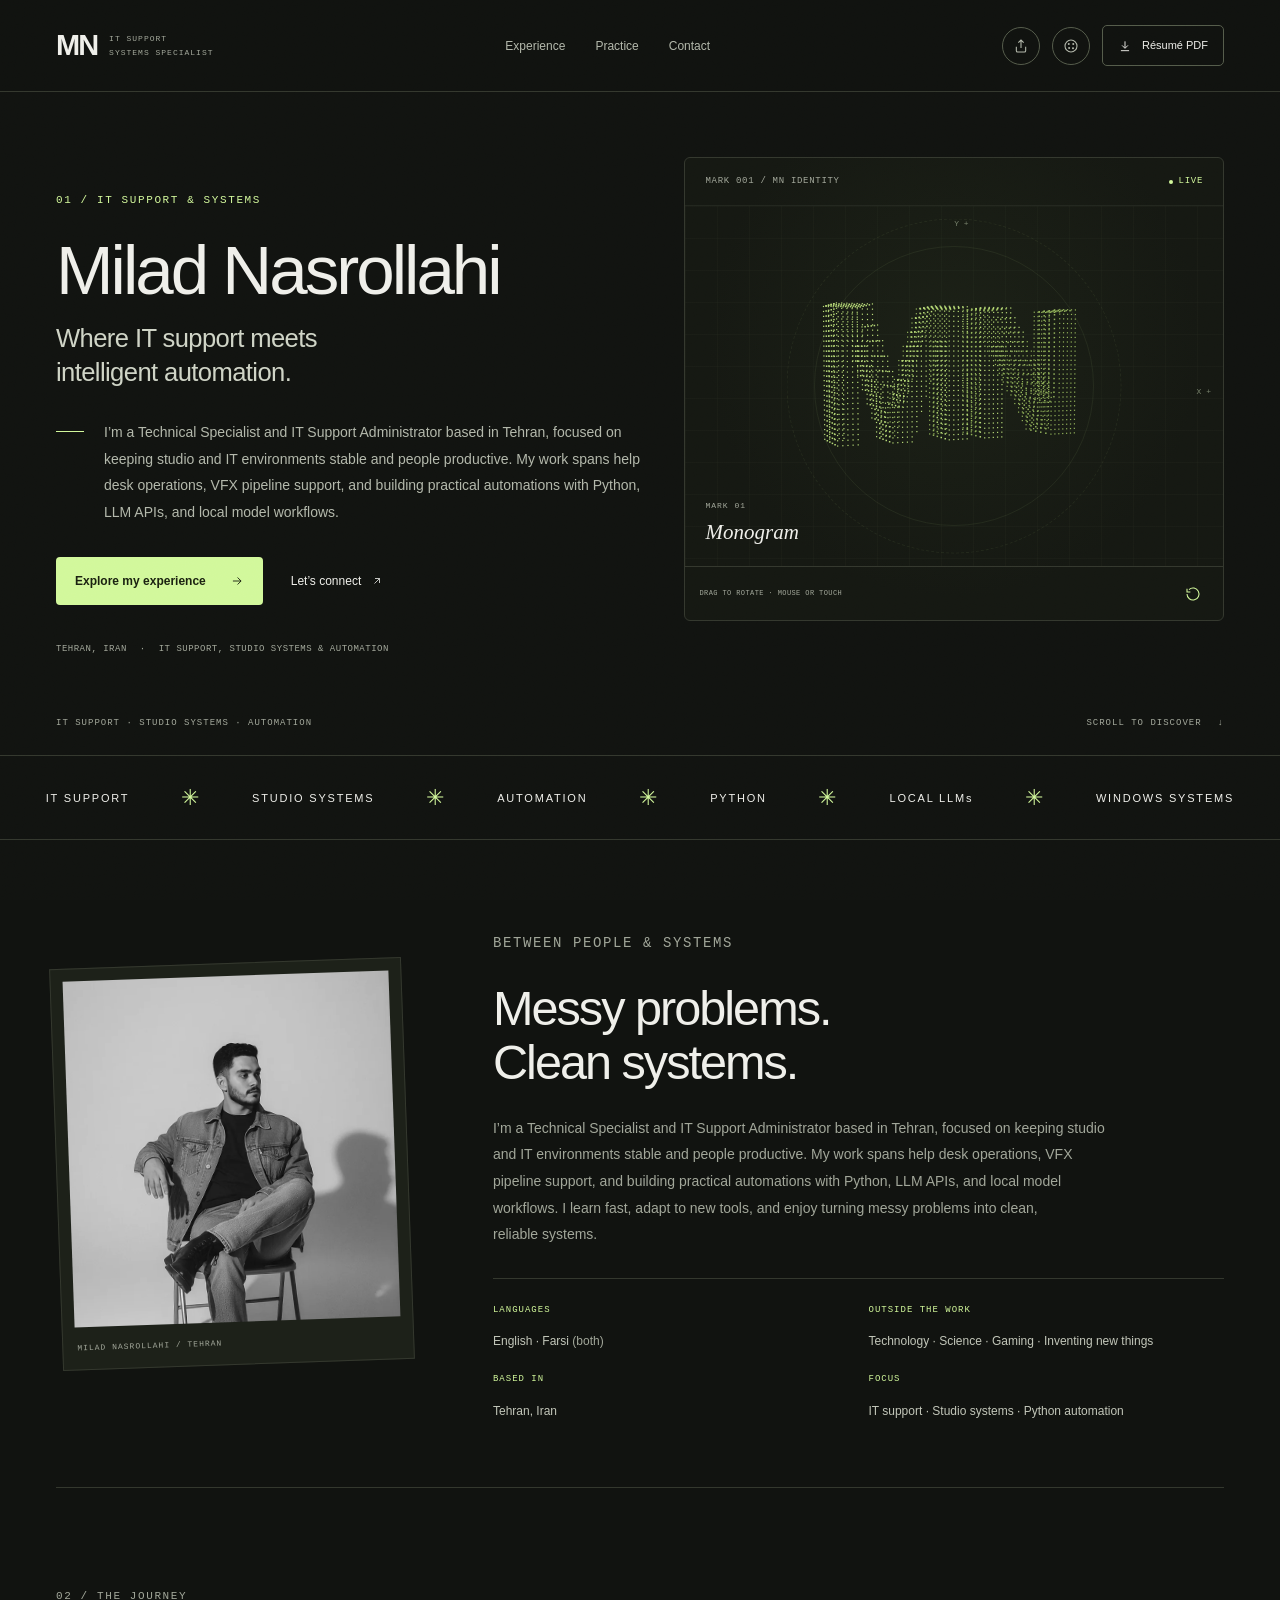
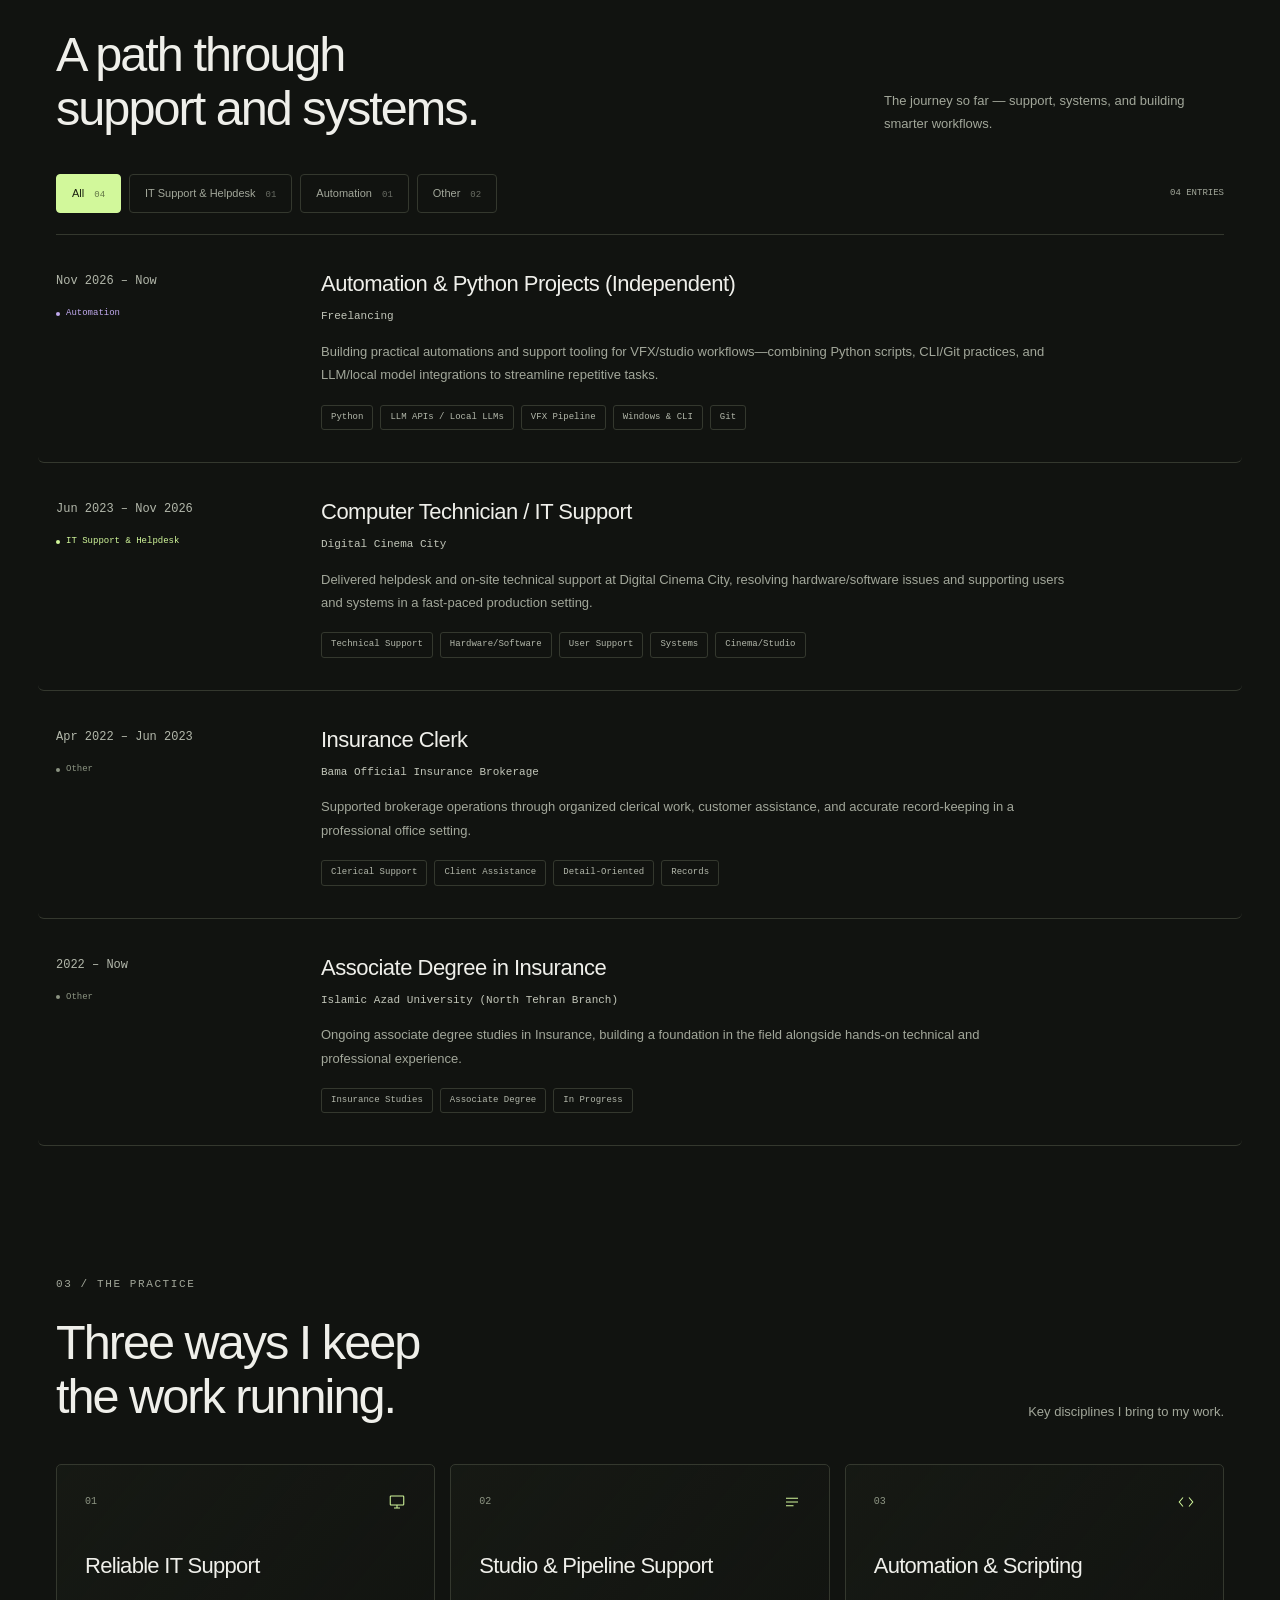
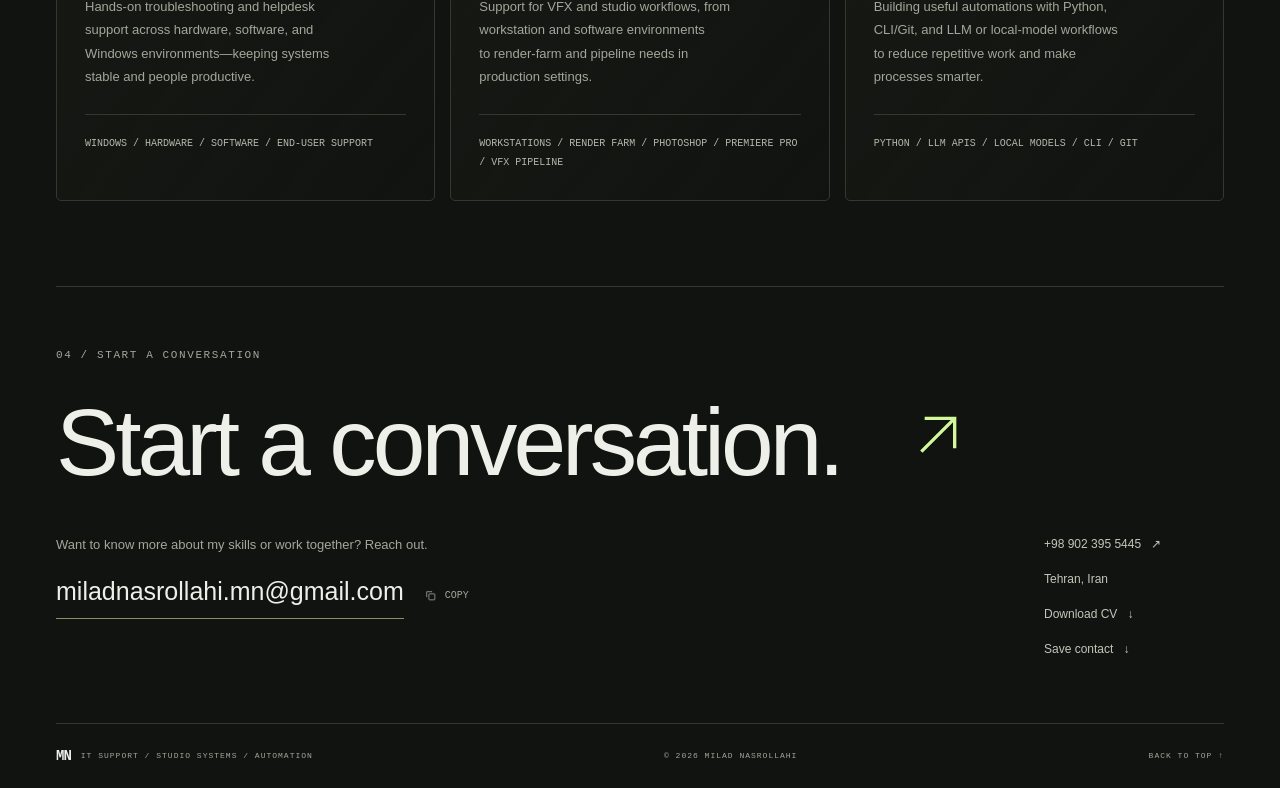
==== index.html @ 46eeda58 "Add appearance engine, installable PWA and generated CV PDF" ====
<!DOCTYPE html>
<html lang="en">
<head>
  <meta charset="UTF-8">
  <meta name="viewport" content="width=device-width, initial-scale=1.0">
  <title>Milad Nasrollahi — IT Support &amp; Systems Specialist</title>
  <meta name="description" content="Milad Nasrollahi is an IT support specialist in Tehran: help desk and studio systems, VFX pipeline support, and Python automation.">
  <meta name="theme-color" content="#111310">
  <meta name="color-scheme" content="dark light">
  <link rel="icon" href="assets/favicon.svg" type="image/svg+xml">
  <link rel="apple-touch-icon" href="assets/apple-touch-icon.png">
  <link rel="manifest" href="manifest.webmanifest">
  <meta name="mobile-web-app-capable" content="yes">
  <meta name="apple-mobile-web-app-status-bar-style" content="black-translucent">
  <link rel="canonical" href="https://mylad01.github.io/resume/">
  <script>
    // Pick the saved appearance before first paint so the page never flashes.
    (function () {
      var root = document.documentElement;
      var stored = null;
      try { stored = JSON.parse(localStorage.getItem('mn-appearance') || 'null'); } catch (e) {}
      if (!stored) {
        var legacy = null;
        try { legacy = localStorage.getItem('mn-theme'); } catch (e) {}
        stored = { theme: legacy === 'light' ? 'light' : 'dark' };
      }
      // Dark is the brand default; light only when the visitor chose it.
      var light = stored.theme === 'light';
      root.setAttribute('data-theme', light ? 'light' : 'dark');
      if (stored.accent && stored.accent !== 'lime') root.setAttribute('data-accent', stored.accent);
      if (stored.contrast === 'high') root.setAttribute('data-contrast', 'high');
      if (stored.grain === 'off') root.setAttribute('data-grain', 'off');
      if ('IntersectionObserver' in window) root.className += ' js';
      var meta = document.querySelector('meta[name="theme-color"]');
      if (meta) meta.setAttribute('content', light ? '#f4f5ee' : '#111310');
    })();
  </script>
  <link rel="stylesheet" href="css/style.css?v=20261125b">

  <meta property="og:type" content="profile">
  <meta property="og:site_name" content="Milad Nasrollahi">
  <meta property="og:title" content="Milad Nasrollahi — IT Support &amp; Systems Specialist">
  <meta property="og:description" content="IT support specialist in Tehran: help desk and studio systems, VFX pipeline support, Python automation.">
  <meta property="og:url" content="https://mylad01.github.io/resume/">
  <meta property="og:image" content="https://mylad01.github.io/resume/assets/og-image.png">
  <meta property="og:image:type" content="image/png">
  <meta property="og:image:width" content="1200">
  <meta property="og:image:height" content="630">
  <meta property="og:image:alt" content="Milad Nasrollahi — IT support and automation">
  <meta name="twitter:card" content="summary_large_image">

  <script type="application/ld+json">
  {
    "@context": "https://schema.org",
    "@type": "Person",
    "name": "Milad Nasrollahi",
    "jobTitle": "IT Support & Systems Specialist",
    "email": "mailto:miladnasrollahi.mn@gmail.com",
    "telephone": "+989023955445",
    "address": { "@type": "PostalAddress", "addressLocality": "Tehran", "addressCountry": "IR" },
    "knowsLanguage": ["en", "fa"],
    "knowsAbout": ["IT support", "Help desk", "VFX pipeline support", "Python automation", "Local LLM workflows"]
  }
  </script>
</head>
<body>
  <a class="skip-link" href="#main">Skip to content</a>
  <div class="scroll-progress" id="scroll-progress" aria-hidden="true"></div>

  <header class="navigation">
    <a class="wordmark" href="#main" aria-label="Milad Nasrollahi — back to top">
      <span class="wordmark-initials">MN</span>
      <span class="wordmark-caption">IT SUPPORT<br>SYSTEMS SPECIALIST</span>
    </a>

    <nav aria-label="Primary">
      <a href="#experience">Experience</a>
      <a href="#practice">Practice</a>
      <a href="#contact">Contact</a>
    </nav>

    <div class="nav-actions">
      <button type="button" class="share-button" id="share-page" aria-label="Share this page">
        <svg viewBox="0 0 24 24" width="16" height="16" fill="none" stroke="currentColor" stroke-width="1.6" aria-hidden="true">
          <path d="M12 15V3M8 7l4-4 4 4"/><path d="M5 13v6a2 2 0 0 0 2 2h10a2 2 0 0 0 2-2v-6"/>
        </svg>
      </button>
      <span class="share-status" id="share-status" role="status" aria-live="polite"></span>

      <button type="button" class="share-button appearance-open" id="theme-open" aria-haspopup="dialog" aria-controls="theme-panel" aria-expanded="false" aria-label="Appearance: theme, accent and contrast">
        <svg viewBox="0 0 24 24" width="16" height="16" fill="none" stroke="currentColor" stroke-width="1.6" aria-hidden="true">
          <circle cx="12" cy="12" r="9"/>
          <circle cx="8.6" cy="9" r="1.5" fill="currentColor" stroke="none"/>
          <circle cx="15.4" cy="9" r="1.5" fill="currentColor" stroke="none"/>
          <circle cx="9.2" cy="15" r="1.5" fill="currentColor" stroke="none"/>
          <circle cx="15" cy="15.4" r="1.5" fill="currentColor" stroke="none"/>
        </svg>
      </button>

      <a class="nav-cv" href="assets/Milad-Nasrollahi-CV.pdf" download aria-label="Download résumé PDF">
        <svg viewBox="0 0 24 24" width="14" height="14" fill="none" stroke="currentColor" stroke-width="1.6" aria-hidden="true">
          <path d="M12 4v11M7 11l5 5 5-5M5 20h14"/>
        </svg>
        <span>Résumé PDF</span>
      </a>
    </div>
  </header>

  <nav class="section-rail" aria-label="Sections">
    <a href="#hero" aria-label="Top" data-rail="hero"></a>
    <a href="#about" aria-label="About" data-rail="about"></a>
    <a href="#experience" aria-label="Experience" data-rail="experience"></a>
    <a href="#practice" aria-label="Practice" data-rail="practice"></a>
    <a href="#contact" aria-label="Contact" data-rail="contact"></a>
  </nav>

  <main id="main">
    <section id="hero" class="hero wrap" aria-labelledby="hero-title">
      <div class="hero-copy">
        <p class="eyebrow hero-eyebrow">01 / IT SUPPORT &amp; SYSTEMS</p>

        <h1 id="hero-title">Milad Nasrollahi</h1>
        <p class="lede">Where IT support meets intelligent automation.</p>

        <div class="intro">
          <span class="intro-rule" aria-hidden="true"></span>
          <p>I’m a Technical Specialist and IT Support Administrator based in Tehran, focused on keeping studio and IT environments stable and people productive. My work spans help desk operations, VFX pipeline support, and building practical automations with Python, LLM APIs, and local model workflows.</p>
        </div>

        <div class="hero-actions">
          <a class="button" href="#experience">
            Explore my experience
            <svg viewBox="0 0 24 24" width="14" height="14" fill="none" stroke="currentColor" stroke-width="1.6" aria-hidden="true">
              <path d="M5 12h14M13 6l6 6-6 6"/>
            </svg>
          </a>
          <a class="text-link" href="mailto:miladnasrollahi.mn@gmail.com">
            Let’s connect
            <svg viewBox="0 0 24 24" width="12" height="12" fill="none" stroke="currentColor" stroke-width="1.6" aria-hidden="true">
              <path d="M7 17 17 7M8 7h9v9"/>
            </svg>
          </a>
        </div>

        <p class="hero-footnote">TEHRAN, IRAN <span aria-hidden="true">·</span> IT SUPPORT, STUDIO SYSTEMS &amp; AUTOMATION</p>
      </div>

      <div class="experiment">
        <div class="experiment-top">
          <span>MARK 001 / MN IDENTITY</span>
          <span class="live-label"><i aria-hidden="true"></i>LIVE</span>
        </div>

        <div class="sculpture">
          <div class="orbit-ring" aria-hidden="true"></div>
          <div class="orbit-ring ring-two" aria-hidden="true"></div>
          <span class="axis axis-top" aria-hidden="true">Y +</span>
          <span class="axis axis-bottom" aria-hidden="true">X +</span>

          <div id="mn-mark" class="mn-mark">
            <span class="mn-fallback">MN</span>
          </div>

          <div class="sculpture-caption">
            <span>MARK 01</span>
            <strong>Monogram</strong>
          </div>
        </div>

        <div class="experiment-controls">
          <span class="experiment-hint">DRAG TO ROTATE · MOUSE OR TOUCH</span>
          <button type="button" class="icon-button" id="mark-reset" aria-label="Reset the monogram position">
            <svg viewBox="0 0 24 24" width="16" height="16" fill="none" stroke="currentColor" stroke-width="1.6" aria-hidden="true">
              <path d="M3 12a9 9 0 1 0 3-6.7M3 4v5h5"/>
            </svg>
          </button>
        </div>
      </div>

      <div class="hero-bottom">
        <span>IT SUPPORT <span aria-hidden="true">·</span> STUDIO SYSTEMS <span aria-hidden="true">·</span> AUTOMATION</span>
        <a href="#about">SCROLL TO DISCOVER <span aria-hidden="true">↓</span></a>
      </div>
    </section>

    <div class="discipline-strip" aria-label="Disciplines">
      <span>IT SUPPORT</span><i aria-hidden="true">✳</i>
      <span>STUDIO SYSTEMS</span><i aria-hidden="true">✳</i>
      <span>AUTOMATION</span><i aria-hidden="true">✳</i>
      <span>PYTHON</span><i aria-hidden="true">✳</i>
      <span>LOCAL LLMs</span><i aria-hidden="true">✳</i>
      <span>WINDOWS SYSTEMS</span>
    </div>

    <section id="about" class="about-section wrap" aria-labelledby="about-title" data-reveal>
      <figure class="portrait">
        <img src="assets/profile.webp" width="776" height="1452" alt="Milad Nasrollahi" fetchpriority="high" decoding="async">
        <figcaption>MILAD NASROLLAHI / TEHRAN</figcaption>
      </figure>

      <div class="about-copy">
        <p class="eyebrow">BETWEEN PEOPLE &amp; SYSTEMS</p>
        <h2 id="about-title">Messy problems.<br>Clean systems.</h2>

        <p>I’m a Technical Specialist and IT Support Administrator based in Tehran, focused on keeping studio and IT environments stable and people productive. My work spans help desk operations, VFX pipeline support, and building practical automations with Python, LLM APIs, and local model workflows. I learn fast, adapt to new tools, and enjoy turning messy problems into clean, reliable systems.</p>

        <div class="about-facts">
          <div>
            <h3>LANGUAGES</h3>
            <p>English · Farsi <span>(both)</span></p>
          </div>
          <div>
            <h3>OUTSIDE THE WORK</h3>
            <p>Technology · Science · Gaming · Inventing new things</p>
          </div>
          <div>
            <h3>BASED IN</h3>
            <p>Tehran, Iran</p>
          </div>
          <div>
            <h3>FOCUS</h3>
            <p>IT support · Studio systems · Python automation</p>
          </div>
        </div>
      </div>
    </section>

    <section id="experience" class="section-space wrap" aria-labelledby="experience-title" data-reveal>
      <div class="section-heading">
        <p class="eyebrow">02 / THE JOURNEY</p>
        <h2 id="experience-title">A path through support and systems.</h2>
        <p>The journey so far — support, systems, and building smarter workflows.</p>
      </div>

      <div class="experience-toolbar">
        <div class="filters" role="group" aria-label="Filter experience">
          <button type="button" class="filter-btn" data-filter="all" aria-pressed="true">All<span aria-hidden="true">04</span></button>
          <button type="button" class="filter-btn" data-filter="it-support-helpdesk" aria-pressed="false">IT Support &amp; Helpdesk<span aria-hidden="true">01</span></button>
          <button type="button" class="filter-btn" data-filter="automation" aria-pressed="false">Automation<span aria-hidden="true">01</span></button>
          <button type="button" class="filter-btn" data-filter="other" aria-pressed="false">Other<span aria-hidden="true">02</span></button>
        </div>
        <p class="result-count" id="result-count" aria-live="polite">04 ENTRIES</p>
      </div>

      <article class="experience-row" data-category="automation">
          <div class="experience-meta">
            <span class="date">Nov 2026 – Now</span>
            <span class="category category-auto">Automation</span>
          </div>
          <div class="experience-body">
            <div class="job-heading">
              <h3>Automation &amp; Python Projects (Independent)</h3>
            </div>
            <p class="company">Freelancing</p>
            <p>Building practical automations and support tooling for VFX/studio workflows—combining Python scripts, CLI/Git practices, and LLM/local model integrations to streamline repetitive tasks.</p>
            <div class="tags">
              <span>Python</span><span>LLM APIs / Local LLMs</span><span>VFX Pipeline</span><span>Windows &amp; CLI</span><span>Git</span>
            </div>
          </div>
        </article>

        <article class="experience-row" data-category="it-support-helpdesk">
          <div class="experience-meta">
            <span class="date">Jun 2023 – Nov 2026</span>
            <span class="category category-support">IT Support &amp; Helpdesk</span>
          </div>
          <div class="experience-body">
            <div class="job-heading">
              <h3>Computer Technician / IT Support</h3>
            </div>
            <p class="company">Digital Cinema City</p>
            <p>Delivered helpdesk and on-site technical support at Digital Cinema City, resolving hardware/software issues and supporting users and systems in a fast-paced production setting.</p>
            <div class="tags">
              <span>Technical Support</span><span>Hardware/Software</span><span>User Support</span><span>Systems</span><span>Cinema/Studio</span>
            </div>
          </div>
        </article>

        <article class="experience-row" data-category="other">
          <div class="experience-meta">
            <span class="date">Apr 2022 – Jun 2023</span>
            <span class="category category-other">Other</span>
          </div>
          <div class="experience-body">
            <div class="job-heading">
              <h3>Insurance Clerk</h3>
            </div>
            <p class="company">Bama Official Insurance Brokerage</p>
            <p>Supported brokerage operations through organized clerical work, customer assistance, and accurate record-keeping in a professional office setting.</p>
            <div class="tags">
              <span>Clerical Support</span><span>Client Assistance</span><span>Detail-Oriented</span><span>Records</span>
            </div>
          </div>
        </article>

        <article class="experience-row" data-category="other">
          <div class="experience-meta">
            <span class="date">2022 – Now</span>
            <span class="category category-other">Other</span>
          </div>
          <div class="experience-body">
            <div class="job-heading">
              <h3>Associate Degree in Insurance</h3>
            </div>
            <p class="company">Islamic Azad University (North Tehran Branch)</p>
            <p>Ongoing associate degree studies in Insurance, building a foundation in the field alongside hands-on technical and professional experience.</p>
            <div class="tags">
              <span>Insurance Studies</span><span>Associate Degree</span><span>In Progress</span>
            </div>
          </div>
        </article>
    </section>

    <section id="practice" class="section-space wrap practice" aria-labelledby="practice-title" data-reveal>
      <div class="section-heading">
        <p class="eyebrow">03 / THE PRACTICE</p>
        <h2 id="practice-title">Three ways I keep<br>the work running.</h2>
        <p>Key disciplines I bring to my work.</p>
      </div>

      <div class="practice-grid">
        <article class="practice-card">
          <div class="card-top">
            <span>01</span>
            <svg viewBox="0 0 24 24" width="18" height="18" fill="none" stroke="currentColor" stroke-width="1.4" aria-hidden="true">
              <rect x="3" y="4" width="18" height="12" rx="1"/><path d="M8 20h8M12 16v4"/>
            </svg>
          </div>
          <h3>Reliable IT Support</h3>
          <p>Hands-on troubleshooting and helpdesk support across hardware, software, and Windows environments—keeping systems stable and people productive.</p>
          <p class="tool-list">WINDOWS / HARDWARE / SOFTWARE / END-USER SUPPORT</p>
        </article>

        <article class="practice-card">
          <div class="card-top">
            <span>02</span>
            <svg viewBox="0 0 24 24" width="18" height="18" fill="none" stroke="currentColor" stroke-width="1.4" aria-hidden="true">
              <path d="M4 7h16M4 12h16M4 17h10"/>
            </svg>
          </div>
          <h3>Studio &amp; Pipeline Support</h3>
          <p>Support for VFX and studio workflows, from workstation and software environments to render-farm and pipeline needs in production settings.</p>
          <p class="tool-list">WORKSTATIONS / RENDER FARM / PHOTOSHOP / PREMIERE PRO / VFX PIPELINE</p>
        </article>

        <article class="practice-card">
          <div class="card-top">
            <span>03</span>
            <svg viewBox="0 0 24 24" width="18" height="18" fill="none" stroke="currentColor" stroke-width="1.4" aria-hidden="true">
              <path d="m8 6-5 6 5 6M16 6l5 6-5 6"/>
            </svg>
          </div>
          <h3>Automation &amp; Scripting</h3>
          <p>Building useful automations with Python, CLI/Git, and LLM or local-model workflows to reduce repetitive work and make processes smarter.</p>
          <p class="tool-list">PYTHON / LLM APIS / LOCAL MODELS / CLI / GIT</p>
        </article>
      </div>
    </section>

    <section id="contact" class="contact-section wrap" aria-labelledby="contact-title" data-reveal>
      <p class="eyebrow">04 / START A CONVERSATION</p>

      <h2 id="contact-title">Start a conversation.
        <svg viewBox="0 0 24 24" fill="none" stroke="currentColor" stroke-width="1" aria-hidden="true">
          <path d="M7 17 17 7M8 7h9v9"/>
        </svg>
      </h2>

      <div class="contact-bottom">
        <div>
          <p>Want to know more about my skills or work together? Reach out.</p>
          <div class="email-row">
            <a class="email-link" href="mailto:miladnasrollahi.mn@gmail.com">miladnasrollahi.mn@gmail.com</a>
            <button type="button" id="copy-email" class="copy-button" data-email="miladnasrollahi.mn@gmail.com">
              <svg viewBox="0 0 24 24" width="13" height="13" fill="none" stroke="currentColor" stroke-width="1.5" aria-hidden="true">
                <rect x="9" y="9" width="11" height="11" rx="1"/><path d="M15 5H5v10"/>
              </svg>
              COPY
            </button>
          </div>
          <span id="copy-feedback" class="copy-feedback" aria-live="polite"></span>
        </div>

        <div class="contact-links">
          <a href="tel:+989023955445">+98 902 395 5445 <span aria-hidden="true">↗</span></a>
          <span>Tehran, Iran</span>
          <a href="assets/Milad-Nasrollahi-CV.pdf" download>Download CV <span aria-hidden="true">↓</span></a>
          <a href="assets/milad-nasrollahi.vcf" download>Save contact <span aria-hidden="true">↓</span></a>
        </div>
      </div>
    </section>
  </main>

  <footer class="site-footer wrap">
    <span class="footer-brand"><span class="wordmark-initials">MN</span> IT SUPPORT / STUDIO SYSTEMS / AUTOMATION</span>
    <span>© 2026 MILAD NASROLLAHI</span>
    <a href="#main">BACK TO TOP ↑</a>
  </footer>

  <dialog class="theme-panel" id="theme-panel" data-ui aria-labelledby="theme-panel-title">
    <div class="theme-panel-head">
      <p class="theme-panel-title" id="theme-panel-title">Appearance</p>
      <button type="button" class="theme-close" id="theme-close" aria-label="Close appearance panel">
        <svg viewBox="0 0 24 24" width="14" height="14" fill="none" stroke="currentColor" stroke-width="1.8" aria-hidden="true">
          <path d="M6 6l12 12M18 6L6 18"/>
        </svg>
      </button>
    </div>

    <fieldset class="theme-group">
      <legend>Theme</legend>
      <div class="segmented">
        <button type="button" data-theme-choice="dark" aria-pressed="true">Dark</button>
        <button type="button" data-theme-choice="light" aria-pressed="false">Light</button>
      </div>
    </fieldset>

    <fieldset class="theme-group">
      <legend>Accent</legend>
      <div class="swatches">
        <button type="button" class="swatch" data-accent-choice="lime" aria-pressed="true" aria-label="Lime accent"><span class="swatch-dot" aria-hidden="true"></span></button>
        <button type="button" class="swatch" data-accent-choice="teal" aria-pressed="false" aria-label="Teal accent"><span class="swatch-dot" aria-hidden="true"></span></button>
        <button type="button" class="swatch" data-accent-choice="amber" aria-pressed="false" aria-label="Amber accent"><span class="swatch-dot" aria-hidden="true"></span></button>
        <button type="button" class="swatch" data-accent-choice="violet" aria-pressed="false" aria-label="Violet accent"><span class="swatch-dot" aria-hidden="true"></span></button>
        <button type="button" class="swatch" data-accent-choice="ice" aria-pressed="false" aria-label="Ice accent"><span class="swatch-dot" aria-hidden="true"></span></button>
      </div>
    </fieldset>

    <fieldset class="theme-group">
      <legend>Contrast</legend>
      <div class="segmented">
        <button type="button" data-contrast-choice="standard" aria-pressed="true">Standard</button>
        <button type="button" data-contrast-choice="high" aria-pressed="false">High</button>
      </div>
    </fieldset>

    <label class="theme-check">
      <input type="checkbox" id="grain-toggle" checked>
      <span>Film grain</span>
    </label>

    <div class="theme-panel-foot">
      <button type="button" class="theme-reset" id="theme-reset">Reset</button>
      <button type="button" class="theme-done" id="theme-done">Done</button>
    </div>
  </dialog>

  <script src="js/mark.js?v=20261125b"></script>
  <script src="js/main.js?v=20261125b"></script>
</body>
</html>
---- css/style.css ----
/* ==========================================================================
   Milad Nasrollahi — IT support & systems CV
   Design system: semantic tokens first, then components. Two themes (dark is
   the default, light is chosen by prefers-color-scheme or the header toggle).
   ========================================================================== */

:root {
  /* brand */
  --lime: #d2f89b;
  --lime-hover: #e1ffb9;
  --lime-ink: #1a2110;          /* text drawn on a lime fill */
  --accent: var(--lime);        /* accent used as text or icon colour */
  --purple: #c0a9ed;

  /* surfaces */
  --bg: #111310;
  --bg-soft: #151812;
  --panel: #181b16;
  --panel-raised: #1d2119;
  --nav-bg: #111310f5;
  --card-wash: #20251b55;
  --row-hover: #ffffff06;

  /* lines */
  --line: #34382e;
  --line-soft: #34382e70;
  --line-strong: #555c4b;
  --line-hover: #809563;
  --ring-line: #71835125;
  --grid: #59684410;

  /* text */
  --text: #efefea;
  --text-2: #cfd4c6;
  --text-3: #c2c6b9;
  --text-4: #b3b8ab;
  --muted: #a2a79a;
  --muted-2: #8c9482;
  --muted-3: #77816b;

  /* effects */
  --glow: #252d1c66;
  --dot-glow: #d2f89544;
  --shadow: 0 22px 45px -32px #000000cc;

  /* the monogram relief, far band to near band */
  --mark-1: #6f8642;
  --mark-2: #92b25a;
  --mark-3: #b7da78;
  --mark-4: #d2f89b;

  /* type + measure */
  --wrap: 1280px;
  --font-body: Arial, Helvetica, sans-serif;
  --font-serif: Georgia, "Times New Roman", serif;
  --font-mono: ui-monospace, SFMono-Regular, Menlo, Consolas, "Liberation Mono", monospace;

  color-scheme: dark;
}

:root[data-theme="light"] {
  --accent: #4a6516;
  --lime-hover: #c6f286;
  --purple: #5f4396;

  --bg: #f4f5ee;
  --bg-soft: #eceee4;
  --panel: #ffffff;
  --panel-raised: #eef0e5;
  --nav-bg: #f4f5eef2;
  --card-wash: #d2f89b33;
  --row-hover: #00000005;

  --line: #d9ddcf;
  --line-soft: #d9ddcfcc;
  --line-strong: #b6bda7;
  --line-hover: #6d8a3c;
  --ring-line: #6d8a3c24;
  --grid: #6d8a3c14;

  --text: #161a10;
  --text-2: #2a3020;
  --text-3: #3a4130;
  --text-4: #454d38;
  --muted: #565d48;
  --muted-2: #5f6750;
  --muted-3: #6b7359;

  --glow: #d2f89a3d;
  --dot-glow: #8aa84555;
  --shadow: 0 22px 45px -34px #2a301c66;

  --mark-1: #3f5220;
  --mark-2: #55702a;
  --mark-3: #7a9c3e;
  --mark-4: #a8d06a;

  color-scheme: light;
}

/* --- accent palettes: set by the appearance panel on <html> -------------- */
:root[data-accent="teal"] {
  --accent: #9ee9e0; --lime: #9ee9e0; --lime-hover: #bff4ee; --lime-ink: #06211f;
  --line-hover: #6faeaa; --dot-glow: #9ee9e044;
  --mark-1: #2f6b66; --mark-2: #4f9b94; --mark-3: #79c9c1; --mark-4: #9ee9e0;
}
:root[data-theme="light"][data-accent="teal"] {
  --accent: #0f5f58; --lime: #b7f0ea; --lime-hover: #c8f6f1; --lime-ink: #04211d;
  --line-hover: #2d7d76; --dot-glow: #0f5f5844;
  --mark-1: #0d403b; --mark-2: #1a6159; --mark-3: #2d8a80; --mark-4: #4fb0a4;
}
:root[data-accent="amber"] {
  --accent: #f6d78a; --lime: #f6d78a; --lime-hover: #fbe6b4; --lime-ink: #241a05;
  --line-hover: #b09258; --dot-glow: #f6d78a44;
  --mark-1: #6d5320; --mark-2: #9a7733; --mark-3: #c6a057; --mark-4: #f6d78a;
}
:root[data-theme="light"][data-accent="amber"] {
  --accent: #7a5410; --lime: #f7e3ad; --lime-hover: #fbecbf; --lime-ink: #241a05;
  --line-hover: #8a6a22; --dot-glow: #7a541044;
  --mark-1: #4f3a0c; --mark-2: #6d5115; --mark-3: #8f6d24; --mark-4: #b98f3e;
}
:root[data-accent="violet"] {
  --accent: #c0a9ed; --lime: #c0a9ed; --lime-hover: #d6c7f5; --lime-ink: #1b1230;
  --line-hover: #8f7ab5; --dot-glow: #c0a9ed44;
  --mark-1: #4b3a72; --mark-2: #6b5599; --mark-3: #957bc4; --mark-4: #c0a9ed;
}
:root[data-theme="light"][data-accent="violet"] {
  --accent: #5f4396; --lime: #ddd0f7; --lime-hover: #e8dffa; --lime-ink: #1b1230;
  --line-hover: #6a4f9e; --dot-glow: #5f439644;
  --mark-1: #3b2a61; --mark-2: #54407f; --mark-3: #7a63a6; --mark-4: #a58ac7;
}
:root[data-accent="ice"] {
  --accent: #b9d6ff; --lime: #b9d6ff; --lime-hover: #d6e7ff; --lime-ink: #0b1a2c;
  --line-hover: #7d9cbe; --dot-glow: #b9d6ff44;
  --mark-1: #33506f; --mark-2: #4d7096; --mark-3: #7ea6cd; --mark-4: #b9d6ff;
}
:root[data-theme="light"][data-accent="ice"] {
  --accent: #24507e; --lime: #cfe3fa; --lime-hover: #e0edfd; --lime-ink: #0b1a2c;
  --line-hover: #2f6296; --dot-glow: #24507e44;
  --mark-1: #1b3a5c; --mark-2: #2b527a; --mark-3: #43749e; --mark-4: #6f9dc4;
}
:root[data-accent] {
  --card-wash: color-mix(in oklab, var(--accent) 16%, transparent);
  --glow: color-mix(in oklab, var(--accent) 20%, transparent);
}

/* --- contrast and grain switches ---------------------------------------- */
:root[data-contrast="high"] {
  --text-3: var(--text);
  --text-4: var(--text-2);
  --muted: var(--text-3);
  --muted-2: var(--text-3);
  --muted-3: var(--text-4);
  --line-strong: var(--line-hover);
}
:root[data-grain="off"] body::after { display: none; }


*, *::before, *::after { box-sizing: border-box; }

html {
  scroll-behavior: smooth;
  scroll-padding-top: 100px;
  -webkit-text-size-adjust: 100%;
}

body {
  margin: 0;
  background: var(--bg);
  color: var(--text);
  font-family: var(--font-body);
  font-weight: 400;
  line-height: 1.5;
  font-synthesis: none;
  -webkit-font-smoothing: antialiased;
  transition: background-color .35s ease, color .35s ease;
}

h1, h2, h3, p, figure { margin: 0; }
h1, h2, h3 { text-wrap: balance; }
p { text-wrap: pretty; }
a { color: inherit; text-decoration: none; }
img { display: block; max-width: 100%; height: auto; }
button {
  font: inherit;
  color: inherit;
  cursor: pointer;
  -webkit-tap-highlight-color: transparent;
}

button:focus-visible,
a:focus-visible,
[tabindex]:focus-visible {
  outline: 2px solid var(--accent);
  outline-offset: 4px;
  border-radius: 3px;
}

::selection { background: var(--lime); color: var(--lime-ink); }

/* --- layout primitives -------------------------------------------------- */

.wrap {
  width: min(var(--wrap), calc(100% - 112px));
  margin-inline: auto;
}

.eyebrow {
  font-family: var(--font-mono);
  font-size: 11px;
  font-weight: 500;
  letter-spacing: 1.6px;
  color: var(--muted);
}

h2 {
  font-size: clamp(35px, 3.8vw, 53px);
  font-weight: 500;
  letter-spacing: -2px;
  line-height: 1.12;
}

/* --- chrome ------------------------------------------------------------- */

.skip-link {
  position: fixed;
  top: -100px;
  left: 15px;
  padding: 12px;
  border-radius: 0 0 4px 4px;
  background: var(--lime);
  color: var(--lime-ink);
  z-index: 100;
}
.skip-link:focus { top: 0; }

.scroll-progress {
  position: fixed;
  top: 0;
  left: 0;
  width: 100%;
  height: 3px;
  background: var(--accent);
  transform: scaleX(0);
  transform-origin: left;
  z-index: 50;
}
/* --- navigation --------------------------------------------------------- */

.navigation {
  position: sticky;
  top: 0;
  z-index: 20;
  height: 92px;
  padding: 0 56px;
  display: flex;
  align-items: center;
  justify-content: space-between;
  gap: 20px;
  border-bottom: 1px solid var(--line);
  background: var(--nav-bg);
  -webkit-backdrop-filter: blur(16px);
  backdrop-filter: blur(16px);
  transition: background-color .35s ease, border-color .35s ease;
}

.wordmark { display: flex; align-items: center; gap: 12px; }
.wordmark-initials {
  font-size: 29px;
  font-weight: 900;
  letter-spacing: -2px;
  line-height: 1;
}
.wordmark-caption {
  font-family: var(--font-mono);
  font-size: 8px;
  line-height: 1.7;
  letter-spacing: 1px;
  color: var(--muted);
}

.navigation nav { display: flex; gap: 30px; }
.navigation nav a {
  position: relative;
  font-size: 12px;
  color: var(--text-4);
  transition: color .25s;
}
.navigation nav a:hover,
.navigation nav a[aria-current="true"] { color: var(--accent); }
.navigation nav a[aria-current="true"]::after {
  content: "";
  position: absolute;
  bottom: -12px;
  left: 50%;
  width: 3px;
  height: 3px;
  border-radius: 50%;
  background: var(--accent);
}

.nav-actions { display: flex; align-items: center; gap: 12px; }

/* Desktop section rail: markers only, labelled for screen readers. */
.section-rail {
  position: fixed;
  top: 50%;
  right: 20px;
  z-index: 15;
  display: none;
  flex-direction: column;
  align-items: flex-end;
  gap: 14px;
  transform: translateY(-50%);
}
.section-rail a {
  display: flex;
  align-items: center;
  justify-content: flex-end;
  width: 26px;
  height: 14px;
}
.section-rail a::before {
  content: "";
  display: block;
  width: 14px;
  height: 1px;
  background: var(--line-strong);
  transition: width .25s ease, background-color .25s ease;
}
.section-rail a:hover::before { width: 22px; background: var(--text-4); }
.section-rail a[aria-current="true"]::before { width: 26px; background: var(--accent); }
@media (min-width: 1360px) { .section-rail { display: flex; } }

.nav-cv {
  display: flex;
  align-items: center;
  gap: 10px;
  padding: 11px 15px;
  border: 1px solid var(--line-strong);
  border-radius: 5px;
  background: transparent;
  font-size: 11px;
  transition: background .25s, color .25s, border-color .25s;
}
.nav-cv:hover { background: var(--lime); border-color: var(--lime); color: var(--lime-ink); }

.share-button {
  display: grid;
  place-items: center;
  width: 38px;
  height: 38px;
  padding: 0;
  border: 1px solid var(--line-strong);
  border-radius: 50%;
  background: transparent;
  color: var(--text-4);
  transition: color .25s, border-color .25s, transform .2s;
}
.share-button:hover { color: var(--accent); border-color: var(--line-hover); }
.share-button:active { transform: scale(.93); }

/* Filled only at runtime (share feedback); empty in the markup. */
.share-status {
  position: fixed;
  left: 50%;
  bottom: 26px;
  z-index: 70;
  padding: 9px 16px;
  border: 1px solid var(--line-strong);
  border-radius: 4px;
  background: var(--panel-raised);
  color: var(--text);
  font-family: var(--font-mono);
  font-size: 10px;
  letter-spacing: .5px;
  opacity: 0;
  transform: translate(-50%, 8px);
  pointer-events: none;
  transition: opacity .22s ease, transform .22s ease;
}
.share-status:not(:empty) { opacity: 1; transform: translate(-50%, 0); }

/* --- appearance panel --------------------------------------------------- */
.theme-panel {
  width: min(340px, calc(100vw - 32px));
  padding: 20px;
  border: 1px solid var(--line-strong);
  border-radius: 6px;
  background: var(--panel-raised);
  color: var(--text);
  box-shadow: 0 24px 60px #0006;
}
.theme-panel::backdrop { background: #05070acc; backdrop-filter: blur(3px); }
.theme-panel-head {
  display: flex;
  align-items: center;
  justify-content: space-between;
  gap: 12px;
}
.theme-panel-title {
  margin: 0;
  font-family: var(--font-mono);
  font-size: 11px;
  letter-spacing: 1.8px;
  text-transform: uppercase;
  color: var(--accent);
}
.theme-close {
  display: grid;
  place-items: center;
  width: 32px;
  height: 32px;
  padding: 0;
  border: 1px solid var(--line);
  border-radius: 50%;
  background: transparent;
  color: var(--text-4);
}
.theme-close:hover { color: var(--text); border-color: var(--line-hover); }
.theme-group { margin: 18px 0 0; padding: 0; border: 0; }
.theme-group legend {
  padding: 0;
  margin-bottom: 9px;
  font-family: var(--font-mono);
  font-size: 9px;
  letter-spacing: 1.3px;
  text-transform: uppercase;
  color: var(--muted);
}
.segmented {
  display: flex;
  gap: 4px;
  padding: 4px;
  border: 1px solid var(--line);
  border-radius: 5px;
}
.segmented button {
  flex: 1;
  padding: 8px 6px;
  border: 0;
  border-radius: 3px;
  background: transparent;
  color: var(--text-4);
  font-size: 12px;
}
.segmented button:hover { color: var(--text); }
.segmented button[aria-pressed="true"] {
  background: var(--card-wash, var(--row-hover));
  color: var(--text);
  box-shadow: inset 0 0 0 1px var(--line-strong);
}
.swatches { display: flex; gap: 9px; }
.swatch {
  display: grid;
  place-items: center;
  width: 36px;
  height: 36px;
  padding: 0;
  border: 1px solid var(--line-strong);
  border-radius: 50%;
  background: transparent;
}
.swatch:hover { border-color: var(--text-4); }
.swatch[aria-pressed="true"] { border-color: var(--accent); border-width: 2px; }
.swatch-dot { width: 16px; height: 16px; border-radius: 50%; background: var(--swatch, #d2f89b); }
[data-accent-choice="lime"] { --swatch: #d2f89b; }
[data-accent-choice="teal"] { --swatch: #9ee9e0; }
[data-accent-choice="amber"] { --swatch: #f6d78a; }
[data-accent-choice="violet"] { --swatch: #c0a9ed; }
[data-accent-choice="ice"] { --swatch: #b9d6ff; }
.theme-check {
  display: flex;
  align-items: center;
  gap: 10px;
  margin-top: 18px;
  font-size: 12px;
  color: var(--text-3);
}
.theme-check input { width: 16px; height: 16px; accent-color: var(--accent); }
.theme-panel-foot {
  display: flex;
  justify-content: space-between;
  gap: 10px;
  margin-top: 20px;
}
.theme-panel-foot button {
  padding: 9px 14px;
  border: 1px solid var(--line-strong);
  border-radius: 4px;
  background: transparent;
  color: var(--text-3);
  font-family: var(--font-mono);
  font-size: 10px;
  letter-spacing: 1px;
  text-transform: uppercase;
}
.theme-panel-foot button:hover { border-color: var(--line-hover); color: var(--text); }
.theme-done { background: var(--lime); border-color: var(--lime); color: var(--lime-ink); }
.theme-done:hover { background: var(--lime-hover); border-color: var(--lime-hover); color: var(--lime-ink); }

/* Static film grain: one fixed layer, no motion, hidden in print. */
body::after {
  content: "";
  position: fixed;
  inset: 0;
  z-index: 60;
  pointer-events: none;
  opacity: .05;
  background-image: url("data:image/svg+xml,%3Csvg xmlns='http://www.w3.org/2000/svg' width='160' height='160'%3E%3Cfilter id='g'%3E%3CfeTurbulence type='fractalNoise' baseFrequency='.9' numOctaves='3' stitchTiles='stitch'/%3E%3C/filter%3E%3Crect width='100%25' height='100%25' filter='url(%23g)'/%3E%3C/svg%3E");
  background-size: 160px 160px;
  mix-blend-mode: overlay;
}
[data-theme="light"] body::after,
body[data-theme="light"]::after { opacity: .035; mix-blend-mode: multiply; }

@media (prefers-contrast: more) {
  body::after { display: none; }
}

/* --- hero --------------------------------------------------------------- */

.hero {
  padding-top: 65px;
  display: grid;
  grid-template-columns: 1.1fr 1fr;
  gap: 35px;
}

.hero-copy { padding-top: 35px; }

.hero-eyebrow { display: flex; align-items: center; gap: 9px; color: var(--accent); }
.status-dot {
  display: inline-block;
  width: 6px;
  height: 6px;
  border-radius: 50%;
  background: var(--accent);
  box-shadow: 0 0 15px var(--dot-glow);
}

.hero h1 {
  margin: 26px 0 0;
  font-size: clamp(46px, 5.4vw, 78px);
  font-weight: 400;
  letter-spacing: -3px;
  line-height: 1.04;
}

.lede {
  margin-top: 16px;
  max-width: 24ch;
  font-size: clamp(20px, 2vw, 28px);
  letter-spacing: -.6px;
  line-height: 1.3;
  color: var(--text-2);
}
.lede + .intro { margin-top: 30px; }

.intro { display: flex; gap: 20px; align-items: flex-start; }
.intro-rule {
  flex-shrink: 0;
  width: 28px;
  height: 1px;
  margin-top: 12px;
  background: var(--accent);
}
.intro p { font-size: 14px; line-height: 1.9; color: var(--text-4); }

.hero-actions { display: flex; align-items: center; gap: 28px; margin-top: 32px; }

.button {
  display: inline-flex;
  align-items: center;
  gap: 24px;
  padding: 15px 19px;
  border-radius: 4px;
  background: var(--lime);
  color: var(--lime-ink);
  font-size: 12px;
  font-weight: 600;
  transition: background .25s, transform .25s, box-shadow .25s;
}
.button:hover { background: var(--lime-hover); transform: translateY(-2px); box-shadow: var(--shadow); }
.button:active { transform: translateY(0); }

.text-link {
  display: flex;
  align-items: center;
  gap: 10px;
  font-size: 12px;
  transition: color .25s;
}
.text-link:hover { color: var(--accent); }
.text-link svg { transition: transform .25s; }
.text-link:hover svg { transform: translate(2px, -2px); }

.hero-footnote {
  display: flex;
  align-items: center;
  gap: 8px;
  margin-top: 38px;
  font-family: var(--font-mono);
  font-size: 9px;
  letter-spacing: .5px;
  color: var(--muted);
  font-variant-numeric: tabular-nums;
}
.hero-footnote span { margin: 0 5px; }

/* experiment panel */

.experiment {
  align-self: start;
  overflow: hidden;
  border: 1px solid var(--line);
  border-radius: 6px;
  background:
    radial-gradient(ellipse at 50% 40%, var(--glow), transparent 65%),
    var(--bg-soft);
  transition: border-color .35s ease, background-color .35s ease;
}

.experiment-top {
  height: 48px;
  display: flex;
  align-items: center;
  justify-content: space-between;
  padding: 0 20px;
  border-bottom: 1px solid var(--line-soft);
  font-family: var(--font-mono);
  font-size: 9px;
  letter-spacing: .7px;
  color: var(--muted);
}
.live-label { display: flex; align-items: center; gap: 6px; color: var(--accent); }
.live-label i { width: 4px; height: 4px; border-radius: 50%; background: var(--accent); }

.sculpture {
  position: relative;
  height: 360px;
  display: flex;
  align-items: center;
  justify-content: center;
  background-image:
    linear-gradient(var(--grid) 1px, transparent 1px),
    linear-gradient(90deg, var(--grid) 1px, transparent 1px);
  background-size: 32px 32px;
}

.mn-mark {
  position: relative;
  z-index: 2;
  width: 100%;
  height: 100%;
  display: flex;
  align-items: center;
  justify-content: center;
}
.mn-mark canvas {
  width: 100%;
  height: 100%;
  display: block;
  cursor: grab;
  touch-action: none;
  user-select: none;
}
.mn-mark canvas:active { cursor: grabbing; }
.mn-fallback {
  font-size: 46px;
  font-weight: 800;
  letter-spacing: 2px;
  color: var(--text);
}

.orbit-ring {
  position: absolute;
  left: 50%;
  top: 50%;
  width: 280px;
  height: 280px;
  border: 1px solid var(--ring-line);
  border-radius: 50%;
  transform: translate(-50%, -50%);
  pointer-events: none;
}
.ring-two { width: 335px; height: 335px; border-style: dashed; }

.axis { position: absolute; font-family: var(--font-mono); font-size: 8px; color: var(--muted-3); }
.axis-top { top: 12px; left: 50%; }
.axis-bottom { top: 50%; right: 12px; }

.sculpture-caption {
  position: absolute;
  bottom: 18px;
  left: 20px;
  z-index: 3;
  display: flex;
  flex-direction: column;
  gap: 5px;
  pointer-events: none;
}
.sculpture-caption span {
  font-family: var(--font-mono);
  font-size: 8px;
  letter-spacing: 1px;
  color: var(--muted);
}
.sculpture-caption strong {
  font-family: var(--font-serif);
  font-style: italic;
  font-weight: 400;
  font-size: 21px;
}

.experiment-controls {
  height: 54px;
  display: flex;
  align-items: center;
  justify-content: space-between;
  gap: 14px;
  padding: 0 14px;
  border-top: 1px solid var(--line);
}
.experiment-hint {
  font-family: var(--font-mono);
  font-size: 7px;
  letter-spacing: .4px;
  color: var(--muted);
}
.icon-button {
  display: flex;
  padding: 8px;
  border: 0;
  border-radius: 4px;
  background: transparent;
  color: var(--accent);
  transition: background .25s, transform .25s;
}
.icon-button:hover { background: var(--row-hover); transform: rotate(-90deg); }

.hero-bottom {
  grid-column: 1 / -1;
  display: flex;
  justify-content: space-between;
  margin-top: 25px;
  padding-bottom: 25px;
  font-family: var(--font-mono);
  font-size: 9px;
  letter-spacing: 1px;
  color: var(--muted);
}
.hero-bottom a { display: flex; align-items: center; gap: 16px; transition: color .25s; }
.hero-bottom a:hover { color: var(--accent); }
/* --- discipline strip --------------------------------------------------- */

.discipline-strip {
  display: flex;
  align-items: center;
  justify-content: space-around;
  gap: 20px;
  padding: 25px 30px;
  border-block: 1px solid var(--line);
  font-size: 11px;
  letter-spacing: 1.8px;
  white-space: nowrap;
  overflow: hidden;
}
.discipline-strip i {
  font-style: normal;
  font-size: 22px;
  color: var(--accent);
}
/* --- about -------------------------------------------------------------- */

.about-section {
  display: grid;
  grid-template-columns: .65fr 1.35fr;
  gap: 85px;
  align-items: center;
  padding-top: 65px;
  padding-bottom: 65px;
  border-bottom: 1px solid var(--line);
}

.portrait {
  padding: 12px;
  border: 1px solid var(--line);
  background: var(--panel-raised);
  transform: rotate(-2deg);
  transition: transform .4s ease, box-shadow .4s ease, background-color .35s ease;
}
.portrait:hover { transform: rotate(0deg) translateY(-3px); box-shadow: var(--shadow); }
.portrait img {
  width: 100%;
  aspect-ratio: 1 / 1.06;
  object-fit: cover;
  filter: grayscale(1);
  transition: filter .4s;
}
.portrait:hover img { filter: grayscale(0); }
.portrait > figcaption {
  display: block;
  padding: 15px 2px 3px;
  font-family: var(--font-mono);
  font-size: 8px;
  letter-spacing: 1px;
  color: var(--muted);
}

.about-copy .eyebrow { margin-bottom: 24px; }
.about-copy > p {
  margin-top: 25px;
  max-width: 630px;
  font-size: 14px;
  line-height: 1.9;
  color: var(--muted);
}

.about-facts {
  display: grid;
  grid-template-columns: 1fr 1fr;
  gap: 20px;
  margin-top: 30px;
  padding-top: 25px;
  border-top: 1px solid var(--line);
}
.about-facts h3 {
  margin-bottom: 13px;
  font-family: var(--font-mono);
  font-size: 9px;
  font-weight: 400;
  letter-spacing: 1px;
  color: var(--accent);
}
.about-facts p { font-size: 12px; line-height: 1.9; color: var(--text-3); }
.about-facts span { color: var(--muted); }
/* --- section rhythm ----------------------------------------------------- */

.section-space { padding-top: 100px; padding-bottom: 30px; }

.section-heading {
  display: grid;
  grid-template-columns: 1.3fr 1fr;
  gap: 22px;
}
.section-heading .eyebrow { grid-column: 1 / -1; }
.section-heading > p:last-child {
  align-self: end;
  justify-self: end;
  max-width: 340px;
  font-size: 13px;
  line-height: 1.8;
  color: var(--muted);
}

/* --- experience --------------------------------------------------------- */

.experience-toolbar {
  display: flex;
  align-items: center;
  justify-content: space-between;
  gap: 15px;
  margin-top: 38px;
  padding-bottom: 21px;
  border-bottom: 1px solid var(--line);
}

.filters { display: flex; flex-wrap: wrap; gap: 8px; }
.filter-btn {
  padding: 10px 15px;
  border: 1px solid var(--line);
  border-radius: 4px;
  background: transparent;
  color: var(--muted);
  font-size: 11px;
  transition: color .25s, background .25s, border-color .25s, transform .15s;
}
.filter-btn:hover { color: var(--text); border-color: var(--line-strong); }
.filter-btn:active { transform: translateY(1px); }
.filter-btn[aria-pressed="true"] {
  background: var(--lime);
  border-color: var(--lime);
  color: var(--lime-ink);
}
.filter-btn span {
  margin-left: 10px;
  font-family: var(--font-mono);
  font-size: 9px;
  font-variant-numeric: tabular-nums;
  opacity: .6;
}
.result-count {
  font-family: var(--font-mono);
  font-size: 9px;
  color: var(--muted);
  font-variant-numeric: tabular-nums;
}

.experience-row {
  display: grid;
  grid-template-columns: 230px 1fr;
  gap: 35px;
  margin-inline: -18px;
  padding: 32px 18px;
  border-bottom: 1px solid var(--line);
  border-radius: 6px;
  animation: appear .35s ease-out;
  transition: background-color .3s ease;
}
.experience-row:hover { background: var(--row-hover); }
.experience-row[hidden] { display: none; }

.experience-meta {
  display: flex;
  flex-direction: column;
  align-items: flex-start;
  gap: 17px;
  padding-top: 5px;
}
.date {
  font-family: var(--font-mono);
  font-size: 12px;
  color: var(--text-4);
  font-variant-numeric: tabular-nums;
}

.category {
  display: flex;
  align-items: center;
  gap: 6px;
  font-family: var(--font-mono);
  font-size: 9px;
}
.category::before {
  content: "";
  width: 4px;
  height: 4px;
  border-radius: 50%;
  background: currentColor;
}
.category-support { color: var(--accent); }
.category-auto { color: var(--purple); }
.category-other { color: var(--muted-2); }

.job-heading h3 { margin-bottom: 8px; font-size: 22px; font-weight: 500; letter-spacing: -.5px; }

.company {
  margin-bottom: 15px;
  font-family: var(--font-mono);
  font-size: 11px;
  color: var(--text-3);
}
.experience-body > p:not(.company) {
  max-width: 750px;
  font-size: 13px;
  line-height: 1.8;
  color: var(--muted);
}

.tags { display: flex; flex-wrap: wrap; gap: 7px; margin-top: 18px; }
.tags span {
  padding: 5px 9px;
  border: 1px solid var(--line);
  border-radius: 3px;
  font-family: var(--font-mono);
  font-size: 9px;
  color: var(--text-4);
  transition: border-color .25s, color .25s;
}
.experience-row:hover .tags span { border-color: var(--line-strong); }

@keyframes appear {
  from { opacity: .4; transform: translateY(8px); }
  to { opacity: 1; transform: translateY(0); }
}
/* --- practice ----------------------------------------------------------- */

.practice { padding-bottom: 85px; }

.practice-grid {
  display: grid;
  grid-template-columns: repeat(3, 1fr);
  gap: 15px;
  margin-top: 40px;
}

.practice-card {
  position: relative;
  overflow: hidden;
  padding: 28px;
  border: 1px solid var(--line);
  border-radius: 5px;
  background: linear-gradient(130deg, var(--card-wash), transparent);
  transition: transform .3s ease, border-color .3s ease, box-shadow .3s ease;
}
.practice-card::after {
  content: "";
  position: absolute;
  inset: 0;
  border-radius: inherit;
  background: radial-gradient(260px circle at var(--mx, 50%) var(--my, 0%), var(--glow), transparent 70%);
  opacity: 0;
  transition: opacity .35s ease;
  pointer-events: none;
}
.practice-card:hover {
  transform: translateY(-5px);
  border-color: var(--line-hover);
  box-shadow: var(--shadow);
}
.practice-card:hover::after { opacity: 1; }

.card-top {
  position: relative;
  z-index: 1;
  display: flex;
  align-items: center;
  justify-content: space-between;
  margin-bottom: 38px;
  color: var(--accent);
}
.card-top span {
  font-family: var(--font-mono);
  font-size: 10px;
  color: var(--muted-2);
  font-variant-numeric: tabular-nums;
}

.practice-card h3 { position: relative; z-index: 1; font-size: 22px; font-weight: 500; letter-spacing: -.7px; }
.practice-card > p:not(.tool-list) {
  position: relative;
  z-index: 1;
  margin-top: 13px;
  max-width: 270px;
  font-size: 13px;
  line-height: 1.8;
  color: var(--muted);
}

.tool-list {
  position: relative;
  z-index: 1;
  margin-top: 26px;
  padding-top: 19px;
  min-height: calc(3.8em + 20px); /* two lines, plus the 19px padding and 1px rule (border-box) */
  border-top: 1px solid var(--line);
  font-family: var(--font-mono);
  font-size: 10px;
  line-height: 1.9;
  color: var(--text-4);
}
/* --- contact ------------------------------------------------------------ */

.contact-section {
  padding-top: 60px;
  padding-bottom: 65px;
  border-top: 1px solid var(--line);
}
.contact-section > .eyebrow { margin-bottom: 25px; }

.contact-section h2 {
  font-size: clamp(58px, 7.4vw, 100px);
  letter-spacing: -4px;
}
.contact-section h2 svg {
  display: inline;
  width: 80px;
  height: 80px;
  margin-left: 35px;
  color: var(--accent);
  transition: transform .35s ease;
}
.contact-section h2:hover svg { transform: translate(6px, -6px); }

.contact-bottom {
  display: flex;
  align-items: flex-start;
  justify-content: space-between;
  gap: 30px;
  margin-top: 40px;
}
.contact-bottom p {
  margin-bottom: 18px;
  font-size: 13px;
  color: var(--muted);
}

.email-row { display: flex; align-items: center; gap: 20px; flex-wrap: wrap; }
.email-link {
  display: inline-block;
  padding-bottom: 8px;
  border-bottom: 1px solid var(--line-hover);
  font-size: clamp(15px, 2.1vw, 25px);
  overflow-wrap: anywhere;
  transition: color .25s, border-color .25s;
}
.email-link:hover { color: var(--accent); border-color: var(--accent); }

.copy-button {
  display: flex;
  align-items: center;
  gap: 8px;
  padding: 14px 0;
  border: 0;
  background: transparent;
  color: var(--muted);
  font-family: var(--font-mono);
  font-size: 10px;
  transition: color .25s;
}
.copy-button:hover { color: var(--accent); }
.copy-feedback {
  display: inline-block;
  min-height: 16px;
  margin-top: 6px;
  font-family: var(--font-mono);
  font-size: 10px;
  color: var(--accent);
}

.contact-links {
  display: flex;
  flex-direction: column;
  gap: 17px;
  min-width: 180px;
}
.contact-links a,
.contact-links > span {
  display: flex;
  align-items: center;
  gap: 10px;
  font-size: 12px;
  color: var(--text-3);
}
.contact-links a { transition: color .25s, transform .25s; }
.contact-links a:hover { color: var(--accent); transform: translateX(3px); }

/* --- footer ------------------------------------------------------------- */

.site-footer {
  display: flex;
  align-items: center;
  justify-content: space-between;
  gap: 20px;
  padding-block: 25px;
  border-top: 1px solid var(--line);
}
.site-footer > span,
.site-footer > a {
  font-family: var(--font-mono);
  font-size: 8px;
  letter-spacing: 1px;
  color: var(--muted);
}
.site-footer > a { transition: color .25s; }
.site-footer > a:hover { color: var(--accent); }
.footer-brand { display: flex; align-items: center; gap: 10px; }
.footer-brand .wordmark-initials { font-size: 14px; letter-spacing: -1px; color: var(--text); }
/* --- reveal on scroll --------------------------------------------------- */

html.js [data-reveal] {
  opacity: 0;
  transform: translateY(18px);
  transition: opacity .7s cubic-bezier(.2, .7, .3, 1), transform .7s cubic-bezier(.2, .7, .3, 1);
}
html.js [data-reveal].is-in { opacity: 1; transform: none; }

/* Stagger: rows and cards rise in sequence once their section is in view. */
html.js [data-reveal] .experience-row,
html.js [data-reveal] .practice-card { opacity: 0; }

html.js [data-reveal] .experience-row {
  transform: translateY(16px);
  transition: opacity .55s cubic-bezier(.2, .7, .3, 1), transform .55s cubic-bezier(.2, .7, .3, 1), background-color .3s ease;
}

html.js [data-reveal].is-in .experience-row { opacity: 1; transform: none; }
html.js [data-reveal].is-in .experience-row:nth-of-type(2) { transition-delay: .08s, .08s, 0s; }
html.js [data-reveal].is-in .experience-row:nth-of-type(3) { transition-delay: .16s, .16s, 0s; }
html.js [data-reveal].is-in .experience-row:nth-of-type(4) { transition-delay: .24s, .24s, 0s; }

html.js [data-reveal] .practice-card {
  transition: opacity .55s cubic-bezier(.2, .7, .3, 1), transform .3s ease, border-color .3s ease, box-shadow .3s ease;
}

html.js [data-reveal].is-in .practice-card { opacity: 1; }
html.js [data-reveal].is-in .practice-card:nth-of-type(2) { transition-delay: .1s, 0s, 0s, 0s; }
html.js [data-reveal].is-in .practice-card:nth-of-type(3) { transition-delay: .2s, 0s, 0s, 0s; }

/* --- responsive --------------------------------------------------------- */

@media (min-width: 1500px) {
  .hero { padding-top: 85px; }
  .hero h1 { font-size: 86px; }
  .sculpture { height: 410px; }
}

@media (max-width: 1100px) {
  .wrap { width: calc(100% - 64px); }
  .navigation { padding: 0 32px; }
  .wordmark-caption { display: none; }
  .hero { gap: 24px; }
  .hero h1 { letter-spacing: -3px; }
  .hero-actions { gap: 18px; }
  .hero-footnote { font-size: 8px; }
  .sculpture { height: 340px; }
  .experiment-hint { font-size: 6px; letter-spacing: 0; }
  .discipline-strip { gap: 16px; font-size: 9px; }
  .experience-row { grid-template-columns: 190px 1fr; }
  .about-section { gap: 45px; }
  .practice-card { padding: 22px; }
  .practice-card h3 { font-size: 20px; }
}

@media (max-width: 760px) {
  .wrap { width: calc(100% - 40px); }

  .navigation { height: 72px; padding: 0 20px; -webkit-backdrop-filter: none; backdrop-filter: none; gap: 12px; }
  .wordmark-initials { font-size: 25px; }
  .navigation nav { gap: 14px; }
  .navigation nav a { font-size: 10px; }
  .nav-actions { gap: 8px; }
  .nav-cv { padding: 9px; }
  .nav-cv span { display: none; }
  .share-button { width: 44px; height: 44px; }

  .hero { grid-template-columns: 1fr; gap: 30px; padding-top: 12px; }
  .hero-copy { padding-top: 25px; }
  .hero h1 { font-size: clamp(38px, 11.5vw, 68px); letter-spacing: -2px; }
  .lede { margin-top: 14px; max-width: none; font-size: 21px; }
  .hero-actions, .hero-footnote { margin-top: 25px; }
  .experiment { width: 100%; }
  .experiment-top { height: 40px; font-size: 8px; }
  .experiment-controls { display: none; }
  .sculpture { height: 240px; }
  .sculpture-caption { bottom: 12px; left: 14px; }
  .sculpture-caption strong { font-size: 17px; }
  .orbit-ring { width: 210px; height: 210px; }
  .ring-two { width: 230px; height: 230px; }
  .hero-bottom { margin-top: 0; font-size: 7px; letter-spacing: 0; }

  .discipline-strip {
    justify-content: flex-start;
    gap: 25px;
    padding: 18px 20px;
    overflow-x: auto;
    font-size: 9px;
    scrollbar-width: none;
  }
  .discipline-strip::-webkit-scrollbar { display: none; }

  .section-space { padding-top: 65px; padding-bottom: 10px; }
  .section-heading { grid-template-columns: 1fr; gap: 20px; }
  .section-heading > p:last-child { justify-self: start; }

  .practice-grid { grid-template-columns: 1fr; gap: 12px; margin-top: 28px; }
  .practice-card { padding: 25px; }
  .card-top { margin-bottom: 25px; }
  .practice-card > p:not(.tool-list) { max-width: none; }
  .tool-list { margin-top: 20px; }

  .experience-toolbar { align-items: flex-start; }
  .filters { gap: 6px; }
  .filter-btn { min-height: 44px; padding: 9px 11px; font-size: 10px; }
  .result-count { display: none; }

  .experience-row { grid-template-columns: 1fr; gap: 16px; margin-inline: -10px; padding: 25px 10px; }
  .experience-meta { flex-direction: row; align-items: center; justify-content: space-between; padding-top: 0; }
  .date { font-size: 10px; }
  .job-heading h3 { font-size: 20px; }
  .company { line-height: 1.7; }

  .about-section { grid-template-columns: 1fr; gap: 40px; padding-top: 40px; padding-bottom: 45px; }
  .portrait { width: 80%; max-width: 300px; margin-inline: auto; }
  .about-facts { gap: 18px; }

  .contact-section { padding-top: 45px; padding-bottom: 35px; }
  .contact-section h2 { font-size: clamp(38px, 14.5vw, 60px); letter-spacing: -3px; }
  .contact-section h2 svg { width: 45px; height: 45px; margin-left: 10px; }
  .contact-bottom { flex-direction: column; gap: 30px; }
  .contact-links { width: 100%; flex-direction: row; flex-wrap: wrap; gap: 25px; }
  .contact-links a, .contact-links > span { font-size: 11px; }

  .site-footer { flex-wrap: wrap; }
  .site-footer > span { font-size: 7px; line-height: 1.8; }
  .site-footer > a { font-size: 7px; }
}

@media (max-width: 400px) {
  .hero-actions { flex-wrap: wrap; gap: 18px; }
  .hero-footnote { flex-wrap: wrap; }
  .experiment-hint { flex: 1; font-size: 6px; line-height: 1.6; text-align: center; }
  .experiment-controls { gap: 8px; }
}

/* --- motion policy ------------------------------------------------------ */

@media (prefers-reduced-motion: reduce) {
  html { scroll-behavior: auto; }
  *, *::before, *::after {
    animation: none !important;
    transition: none !important;
  }
  html.js [data-reveal] { opacity: 1; transform: none; }
  html.js [data-reveal] .experience-row,
  html.js [data-reveal] .practice-card { opacity: 1 !important; transform: none !important; }
}

/* --- print ------------------------------------------------------------- */

@page { size: A4; margin: 14mm 16mm; }

@media print {
  :root,
  :root[data-theme="light"] {
    color-scheme: light;
    --bg: #fff;
    --text: #20271b;
    --text-2: #333a2e;
    --text-3: #333a2e;
    --text-4: #333a2e;
    --muted: #526242;
    --muted-2: #526242;
    --muted-3: #526242;
    --line: #cbd1c4;
    --line-soft: #cbd1c4;
    --line-strong: #879675;
  }
  html, body { background: #fff !important; color: #20271b; }
  *, *::before, *::after { animation: none !important; transition: none !important; }
  html.js [data-reveal] { opacity: 1 !important; transform: none !important; }
  html.js [data-reveal] .experience-row,
  html.js [data-reveal] .practice-card { opacity: 1 !important; transform: none !important; }

  .scroll-progress, .skip-link, .experiment, .discipline-strip, .hero-actions,
  .hero-bottom, .navigation nav, .nav-cv, .copy-button, .copy-feedback,
  .experience-toolbar, .site-footer > a, .section-rail, .share-button, .share-status,
  .theme-panel { display: none !important; }
  body::after { display: none !important; }

  .navigation {
    position: static;
    height: auto;
    padding: 0 0 4mm;
    border-bottom: 1px solid #879675;
    background: none;
    -webkit-backdrop-filter: none;
    backdrop-filter: none;
  }
  .wordmark-initials { color: #20271b; font-size: 20pt; }
  .wordmark-caption, .eyebrow, .hero-footnote, .date, .company, .tool-list,
  .tags span, .about-facts h3, .card-top span { color: #526242 !important; }

  .hero { display: block; padding-top: 6mm; }
  .hero h1 { margin: 4mm 0 0; font-size: 24pt; letter-spacing: -1pt; line-height: 1.1; }
  .lede { margin: 2mm 0 3mm; font-size: 13pt; letter-spacing: 0; line-height: 1.25; max-width: none; }
  .intro p, .about-copy > p, .experience-body > p { font-size: 9.5pt; line-height: 1.55; color: #333a2e; }

  .section-space { padding-top: 7mm; padding-bottom: 0; }
  .section-heading { grid-template-columns: 1fr; gap: 2mm; }
  .section-heading > p:last-child { justify-self: start; max-width: none; }

  .experience-row { grid-template-columns: 32mm 1fr; gap: 6mm; margin-inline: 0; padding: 4mm 0; break-inside: avoid; }
  .experience-meta { gap: 2mm; padding-top: 0; }
  .job-heading h3 { font-size: 12pt; }
  .tags span { border-color: #cbd1c4; }

  .practice { padding-bottom: 0; }
  .practice-grid { grid-template-columns: repeat(3, 1fr); gap: 5mm; margin-top: 5mm; }
  .practice-card { border-color: #cbd1c4; background: none; padding: 4mm; box-shadow: none; }
  .practice-card::after { display: none; }
  .practice-card h3 { font-size: 11pt; }
  .card-top { margin-bottom: 4mm; }

  .contact-section { border-top: 1px solid #879675; padding-top: 6mm; padding-bottom: 0; }
  .contact-section h2 { font-size: 22pt; letter-spacing: -1pt; }
  .contact-section h2 svg { display: none; }
  .email-link { border-color: #879675; font-size: 12pt; }
  .contact-bottom { margin-top: 4mm; }

  .about-section { display: block; padding: 6mm 0; }
  .portrait { width: 38mm; margin-bottom: 4mm; transform: none; box-shadow: none; }
  .portrait img { filter: grayscale(1); aspect-ratio: 1 / 1.06; }

  a[href^="http"]::after, a[href^="mailto"]::after { content: " (" attr(href) ")"; font-size: 8pt; color: #526242; }
  .site-footer { border-top: 1px solid #879675; padding-block: 3mm; }
}

/* --- compact phones: keep the header inside 320-400px -------------------- */
@media screen and (max-width: 400px) {
  .navigation { padding: 0 14px; gap: 8px; }
  .nav-cv { display: none; }
  .navigation nav { gap: 10px; }
  .navigation nav a { font-size: 9px; }
  .share-button { width: 40px; height: 40px; }
  .nav-actions { gap: 6px; }
}
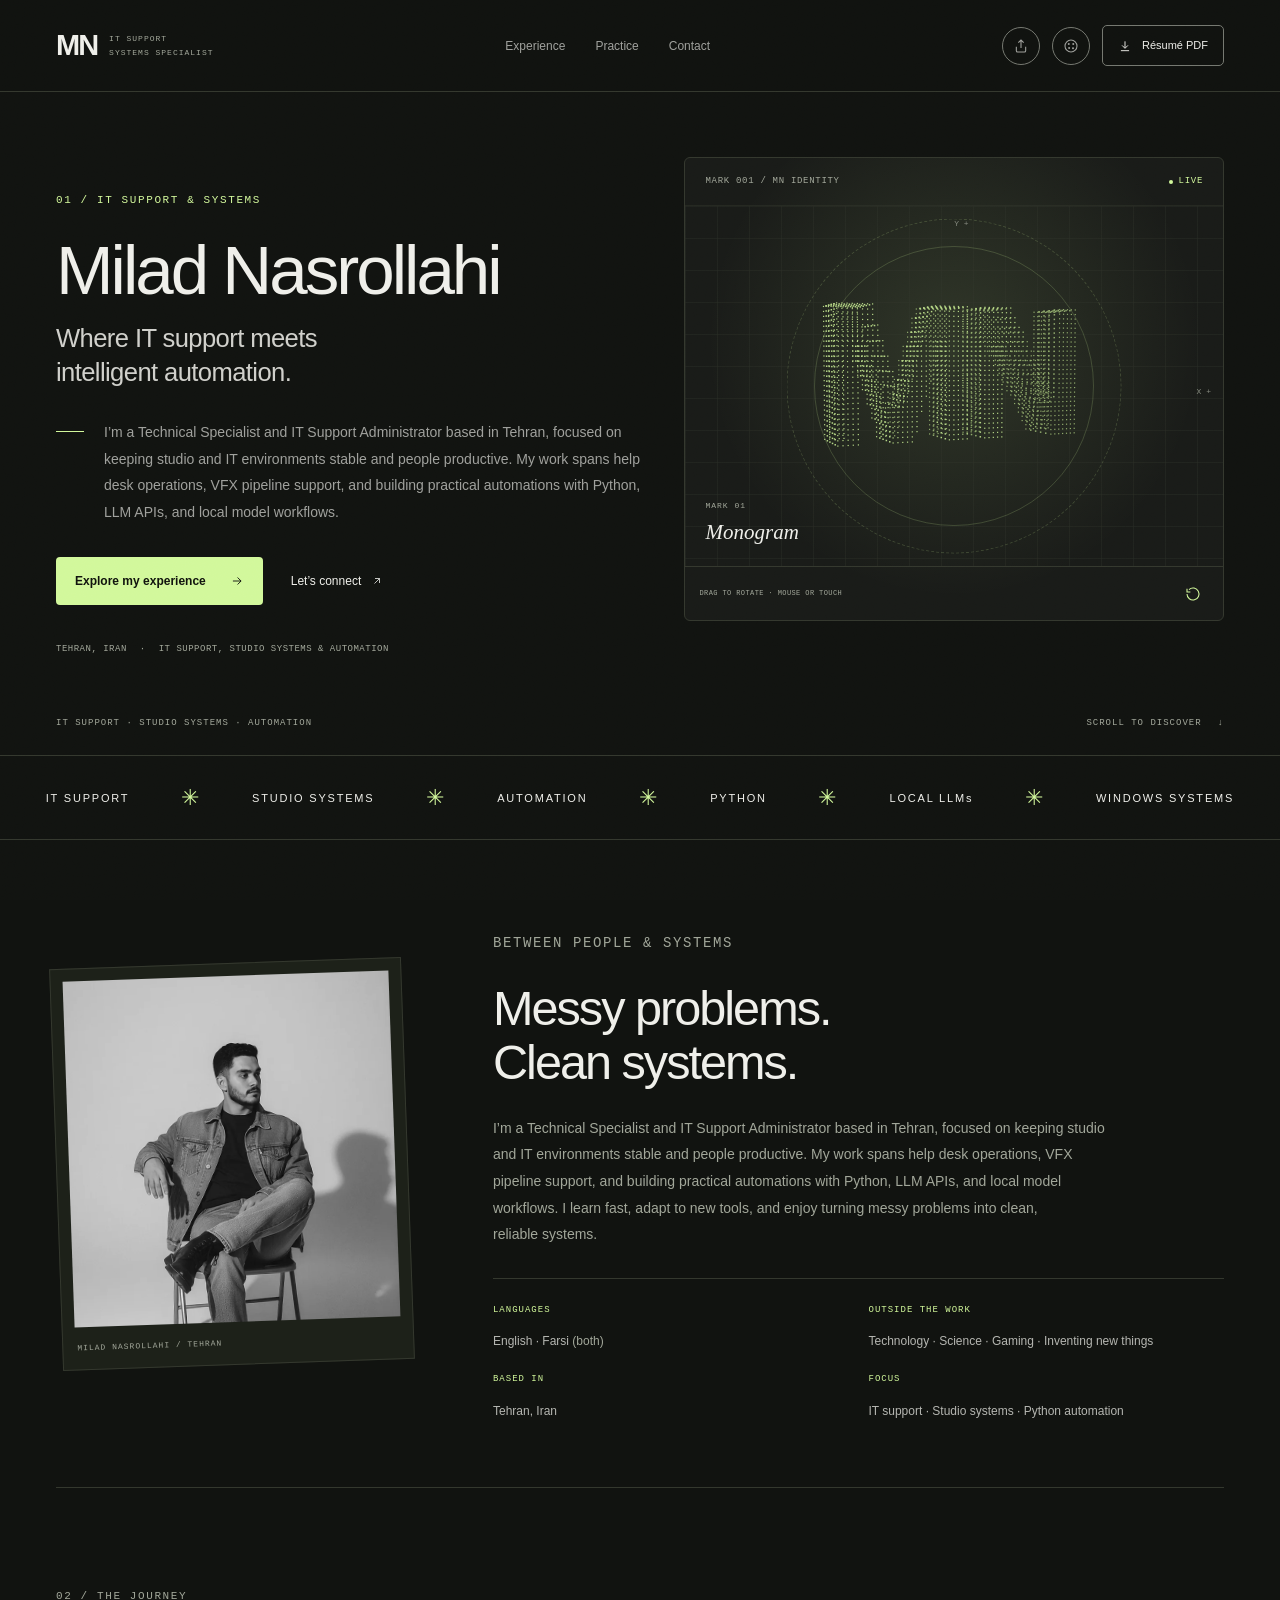
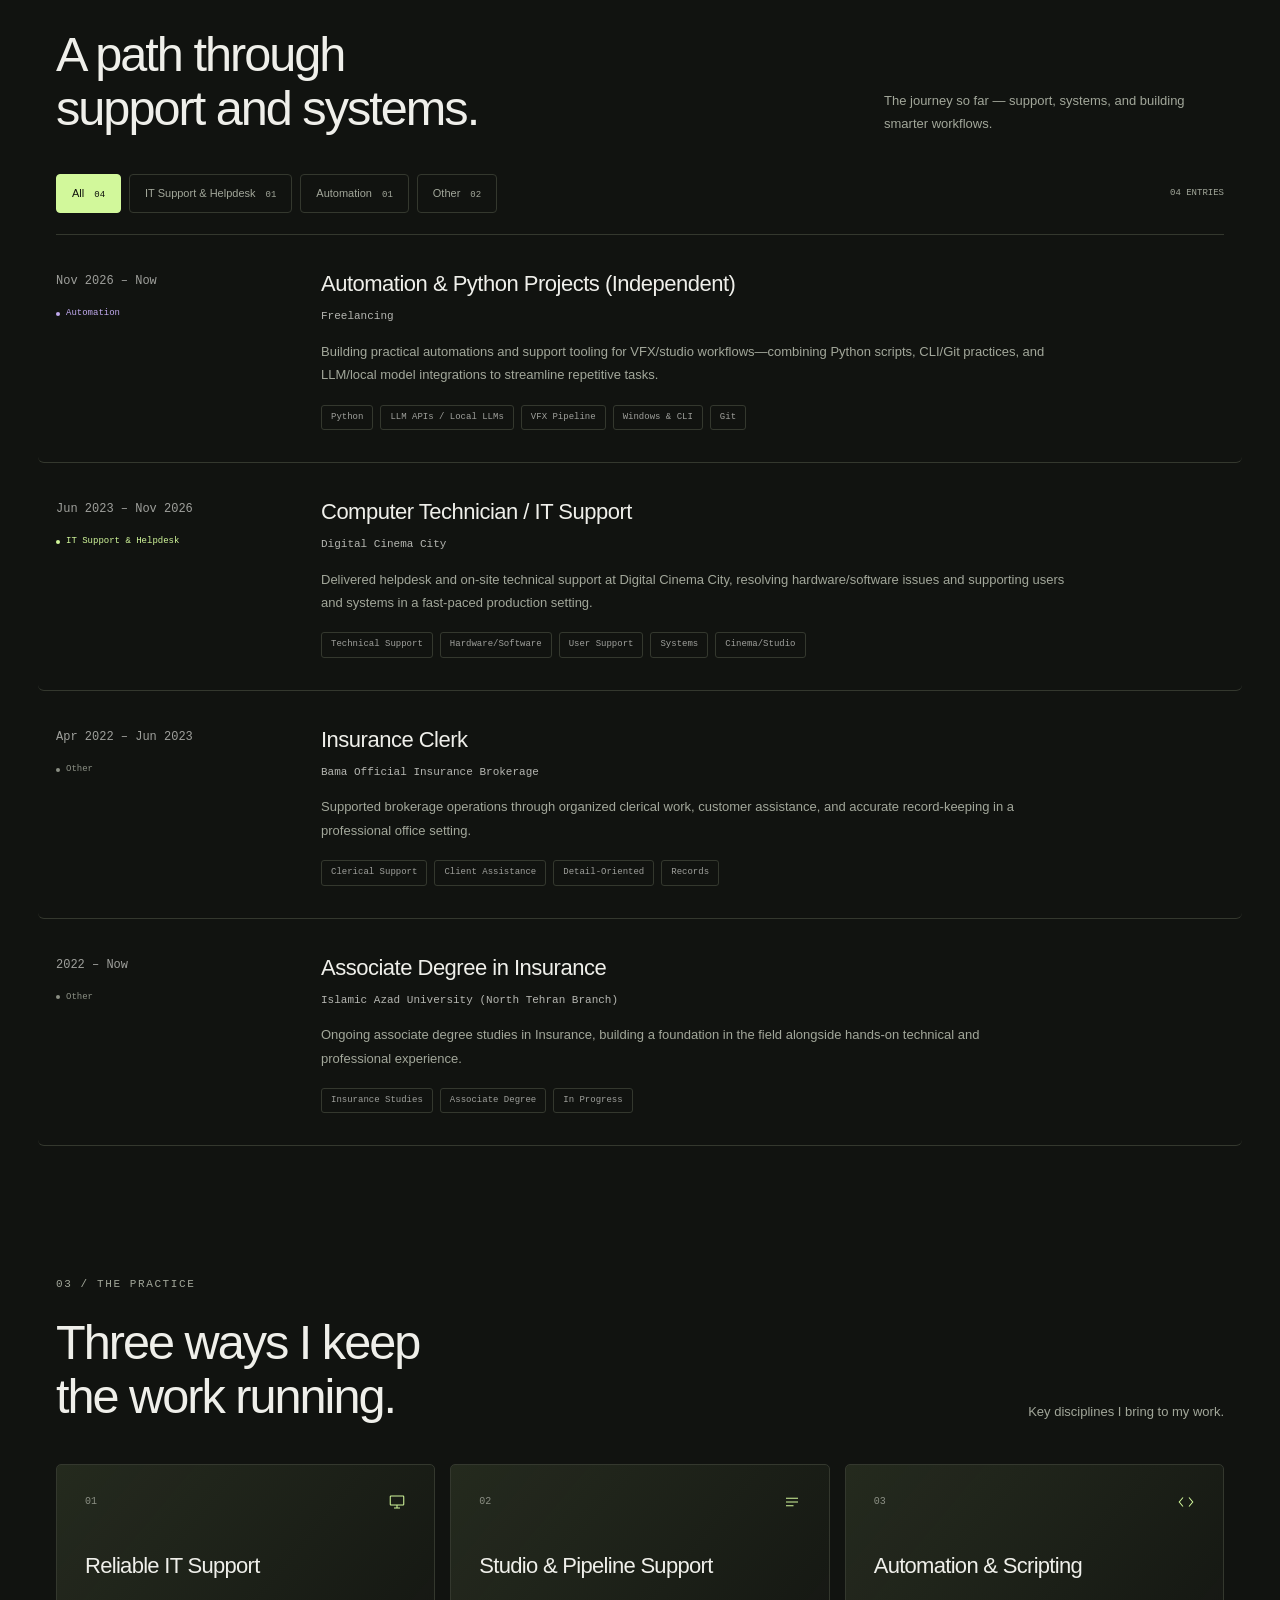
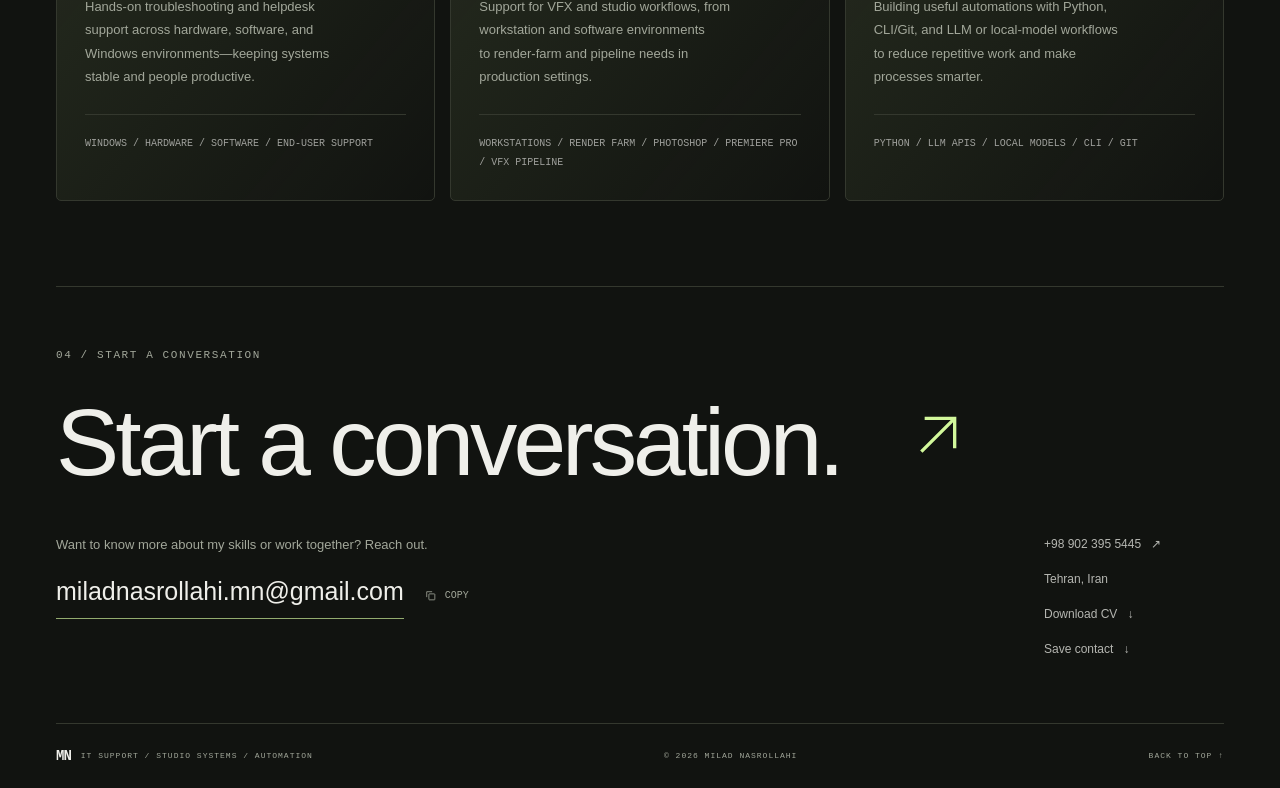
==== commit 7b4d9115: "Add interactive role-based theme engine with contrast-safe derived tokens" ====
--- a/index.html
+++ b/index.html
@@ -14,28 +14,28 @@
   <meta name="apple-mobile-web-app-status-bar-style" content="black-translucent">
   <link rel="canonical" href="https://mylad01.github.io/resume/">
   <script>
-    // Pick the saved appearance before first paint so the page never flashes.
+    // Paint the saved theme before first paint: the derived tokens are stored
+    // as a flat map, so this is a plain loop with no colour maths.
     (function () {
       var root = document.documentElement;
-      var stored = null;
-      try { stored = JSON.parse(localStorage.getItem('mn-appearance') || 'null'); } catch (e) {}
-      if (!stored) {
-        var legacy = null;
-        try { legacy = localStorage.getItem('mn-theme'); } catch (e) {}
-        stored = { theme: legacy === 'light' ? 'light' : 'dark' };
+      var saved = null;
+      try { saved = JSON.parse(localStorage.getItem('mn-theme-v2') || 'null'); } catch (e) {}
+      if (saved && saved.tokens) {
+        Object.keys(saved.tokens).forEach(function (name) {
+          root.style.setProperty(name, saved.tokens[name]);
+        });
+        root.setAttribute('data-theme', saved.mode === 'light' ? 'light' : 'dark');
+        if (saved.contrast === 'high') root.setAttribute('data-contrast', 'high');
+        if (saved.grain === 'off') root.setAttribute('data-grain', 'off');
+      } else {
+        root.setAttribute('data-theme', 'dark');
       }
-      // Dark is the brand default; light only when the visitor chose it.
-      var light = stored.theme === 'light';
-      root.setAttribute('data-theme', light ? 'light' : 'dark');
-      if (stored.accent && stored.accent !== 'lime') root.setAttribute('data-accent', stored.accent);
-      if (stored.contrast === 'high') root.setAttribute('data-contrast', 'high');
-      if (stored.grain === 'off') root.setAttribute('data-grain', 'off');
       if ('IntersectionObserver' in window) root.className += ' js';
       var meta = document.querySelector('meta[name="theme-color"]');
-      if (meta) meta.setAttribute('content', light ? '#f4f5ee' : '#111310');
+      if (meta && saved && saved.roles && saved.roles.bg) meta.setAttribute('content', saved.roles.bg);
     })();
   </script>
-  <link rel="stylesheet" href="css/style.css?v=20261125b">
+  <link rel="stylesheet" href="css/style.css?v=20261125c">
 
   <meta property="og:type" content="profile">
   <meta property="og:site_name" content="Milad Nasrollahi">
@@ -408,21 +408,27 @@
     </div>
 
     <fieldset class="theme-group">
-      <legend>Theme</legend>
+      <legend>Presets</legend>
+      <div class="theme-presets">
+        <button type="button" class="preset" data-preset="night" aria-pressed="true">Night</button>
+        <button type="button" class="preset" data-preset="paper" aria-pressed="false">Paper</button>
+        <button type="button" class="preset" data-preset="slate" aria-pressed="false">Slate</button>
+        <button type="button" class="preset" data-preset="forest" aria-pressed="false">Forest</button>
+        <button type="button" class="preset" data-preset="sand" aria-pressed="false">Sand</button>
+      </div>
+    </fieldset>
+
+    <fieldset class="theme-group">
+      <legend>Colours</legend>
+      <div class="theme-roles" id="theme-roles"></div>
+      <p class="theme-ratio" id="theme-ratio" role="status" aria-live="polite"></p>
+    </fieldset>
+
+    <fieldset class="theme-group">
+      <legend>Mode</legend>
       <div class="segmented">
         <button type="button" data-theme-choice="dark" aria-pressed="true">Dark</button>
         <button type="button" data-theme-choice="light" aria-pressed="false">Light</button>
-      </div>
-    </fieldset>
-
-    <fieldset class="theme-group">
-      <legend>Accent</legend>
-      <div class="swatches">
-        <button type="button" class="swatch" data-accent-choice="lime" aria-pressed="true" aria-label="Lime accent"><span class="swatch-dot" aria-hidden="true"></span></button>
-        <button type="button" class="swatch" data-accent-choice="teal" aria-pressed="false" aria-label="Teal accent"><span class="swatch-dot" aria-hidden="true"></span></button>
-        <button type="button" class="swatch" data-accent-choice="amber" aria-pressed="false" aria-label="Amber accent"><span class="swatch-dot" aria-hidden="true"></span></button>
-        <button type="button" class="swatch" data-accent-choice="violet" aria-pressed="false" aria-label="Violet accent"><span class="swatch-dot" aria-hidden="true"></span></button>
-        <button type="button" class="swatch" data-accent-choice="ice" aria-pressed="false" aria-label="Ice accent"><span class="swatch-dot" aria-hidden="true"></span></button>
       </div>
     </fieldset>
 
@@ -445,7 +451,8 @@
     </div>
   </dialog>
 
-  <script src="js/mark.js?v=20261125b"></script>
-  <script src="js/main.js?v=20261125b"></script>
+  <script src="js/theme.js?v=20261125c"></script>
+  <script src="js/mark.js?v=20261125c"></script>
+  <script src="js/main.js?v=20261125c"></script>
 </body>
 </html>
--- a/css/style.css
+++ b/css/style.css
@@ -96,52 +96,6 @@
   --mark-4: #a8d06a;
 
   color-scheme: light;
-}
-
-/* --- accent palettes: set by the appearance panel on <html> -------------- */
-:root[data-accent="teal"] {
-  --accent: #9ee9e0; --lime: #9ee9e0; --lime-hover: #bff4ee; --lime-ink: #06211f;
-  --line-hover: #6faeaa; --dot-glow: #9ee9e044;
-  --mark-1: #2f6b66; --mark-2: #4f9b94; --mark-3: #79c9c1; --mark-4: #9ee9e0;
-}
-:root[data-theme="light"][data-accent="teal"] {
-  --accent: #0f5f58; --lime: #b7f0ea; --lime-hover: #c8f6f1; --lime-ink: #04211d;
-  --line-hover: #2d7d76; --dot-glow: #0f5f5844;
-  --mark-1: #0d403b; --mark-2: #1a6159; --mark-3: #2d8a80; --mark-4: #4fb0a4;
-}
-:root[data-accent="amber"] {
-  --accent: #f6d78a; --lime: #f6d78a; --lime-hover: #fbe6b4; --lime-ink: #241a05;
-  --line-hover: #b09258; --dot-glow: #f6d78a44;
-  --mark-1: #6d5320; --mark-2: #9a7733; --mark-3: #c6a057; --mark-4: #f6d78a;
-}
-:root[data-theme="light"][data-accent="amber"] {
-  --accent: #7a5410; --lime: #f7e3ad; --lime-hover: #fbecbf; --lime-ink: #241a05;
-  --line-hover: #8a6a22; --dot-glow: #7a541044;
-  --mark-1: #4f3a0c; --mark-2: #6d5115; --mark-3: #8f6d24; --mark-4: #b98f3e;
-}
-:root[data-accent="violet"] {
-  --accent: #c0a9ed; --lime: #c0a9ed; --lime-hover: #d6c7f5; --lime-ink: #1b1230;
-  --line-hover: #8f7ab5; --dot-glow: #c0a9ed44;
-  --mark-1: #4b3a72; --mark-2: #6b5599; --mark-3: #957bc4; --mark-4: #c0a9ed;
-}
-:root[data-theme="light"][data-accent="violet"] {
-  --accent: #5f4396; --lime: #ddd0f7; --lime-hover: #e8dffa; --lime-ink: #1b1230;
-  --line-hover: #6a4f9e; --dot-glow: #5f439644;
-  --mark-1: #3b2a61; --mark-2: #54407f; --mark-3: #7a63a6; --mark-4: #a58ac7;
-}
-:root[data-accent="ice"] {
-  --accent: #b9d6ff; --lime: #b9d6ff; --lime-hover: #d6e7ff; --lime-ink: #0b1a2c;
-  --line-hover: #7d9cbe; --dot-glow: #b9d6ff44;
-  --mark-1: #33506f; --mark-2: #4d7096; --mark-3: #7ea6cd; --mark-4: #b9d6ff;
-}
-:root[data-theme="light"][data-accent="ice"] {
-  --accent: #24507e; --lime: #cfe3fa; --lime-hover: #e0edfd; --lime-ink: #0b1a2c;
-  --line-hover: #2f6296; --dot-glow: #24507e44;
-  --mark-1: #1b3a5c; --mark-2: #2b527a; --mark-3: #43749e; --mark-4: #6f9dc4;
-}
-:root[data-accent] {
-  --card-wash: color-mix(in oklab, var(--accent) 16%, transparent);
-  --glow: color-mix(in oklab, var(--accent) 20%, transparent);
 }
 
 /* --- contrast and grain switches ---------------------------------------- */
@@ -384,6 +338,8 @@
 /* --- appearance panel --------------------------------------------------- */
 .theme-panel {
   width: min(340px, calc(100vw - 32px));
+  max-height: min(88vh, 760px);
+  overflow: auto;
   padding: 20px;
   border: 1px solid var(--line-strong);
   border-radius: 6px;
@@ -450,25 +406,65 @@
   color: var(--text);
   box-shadow: inset 0 0 0 1px var(--line-strong);
 }
-.swatches { display: flex; gap: 9px; }
-.swatch {
+.theme-presets { display: flex; flex-wrap: wrap; gap: 6px; }
+.preset {
+  flex: 1 1 auto;
+  padding: 8px 10px;
+  border: 1px solid var(--line);
+  border-radius: 4px;
+  background: transparent;
+  color: var(--text-4);
+  font-family: var(--font-mono);
+  font-size: 10px;
+  letter-spacing: .6px;
+  text-transform: uppercase;
+}
+.preset:hover { color: var(--text); border-color: var(--line-strong); }
+.preset[aria-pressed="true"] {
+  background: var(--card-wash, var(--row-hover));
+  color: var(--text);
+  border-color: var(--accent);
+}
+.theme-roles { display: flex; flex-direction: column; gap: 1px; }
+.theme-role {
   display: grid;
-  place-items: center;
-  width: 36px;
-  height: 36px;
+  grid-template-columns: 1fr auto 76px;
+  align-items: center;
+  gap: 10px;
+  padding: 5px 0;
+}
+.theme-role-name { font-size: 12px; color: var(--text-3); }
+.theme-color {
+  width: 28px;
+  height: 28px;
   padding: 0;
   border: 1px solid var(--line-strong);
-  border-radius: 50%;
+  border-radius: 4px;
+  background: none;
+}
+.theme-color::-webkit-color-swatch-wrapper { padding: 0; }
+.theme-color::-webkit-color-swatch { border: 0; border-radius: 3px; }
+.theme-color::-moz-color-swatch { border: 0; border-radius: 3px; }
+.theme-hex {
+  width: 76px;
+  padding: 6px 8px;
+  border: 1px solid var(--line);
+  border-radius: 3px;
   background: transparent;
-}
-.swatch:hover { border-color: var(--text-4); }
-.swatch[aria-pressed="true"] { border-color: var(--accent); border-width: 2px; }
-.swatch-dot { width: 16px; height: 16px; border-radius: 50%; background: var(--swatch, #d2f89b); }
-[data-accent-choice="lime"] { --swatch: #d2f89b; }
-[data-accent-choice="teal"] { --swatch: #9ee9e0; }
-[data-accent-choice="amber"] { --swatch: #f6d78a; }
-[data-accent-choice="violet"] { --swatch: #c0a9ed; }
-[data-accent-choice="ice"] { --swatch: #b9d6ff; }
+  color: var(--text-3);
+  font-family: var(--font-mono);
+  font-size: 11px;
+  text-transform: uppercase;
+}
+.theme-hex:focus-visible { border-color: var(--accent); color: var(--text); }
+.theme-ratio {
+  margin: 10px 0 0;
+  font-family: var(--font-mono);
+  font-size: 10px;
+  letter-spacing: .4px;
+  color: var(--muted);
+}
+.theme-ratio[data-low="true"] { color: var(--accent); }
 .theme-check {
   display: flex;
   align-items: center;
@@ -888,7 +884,6 @@
   font-family: var(--font-mono);
   font-size: 9px;
   font-variant-numeric: tabular-nums;
-  opacity: .6;
 }
 .result-count {
   font-family: var(--font-mono);
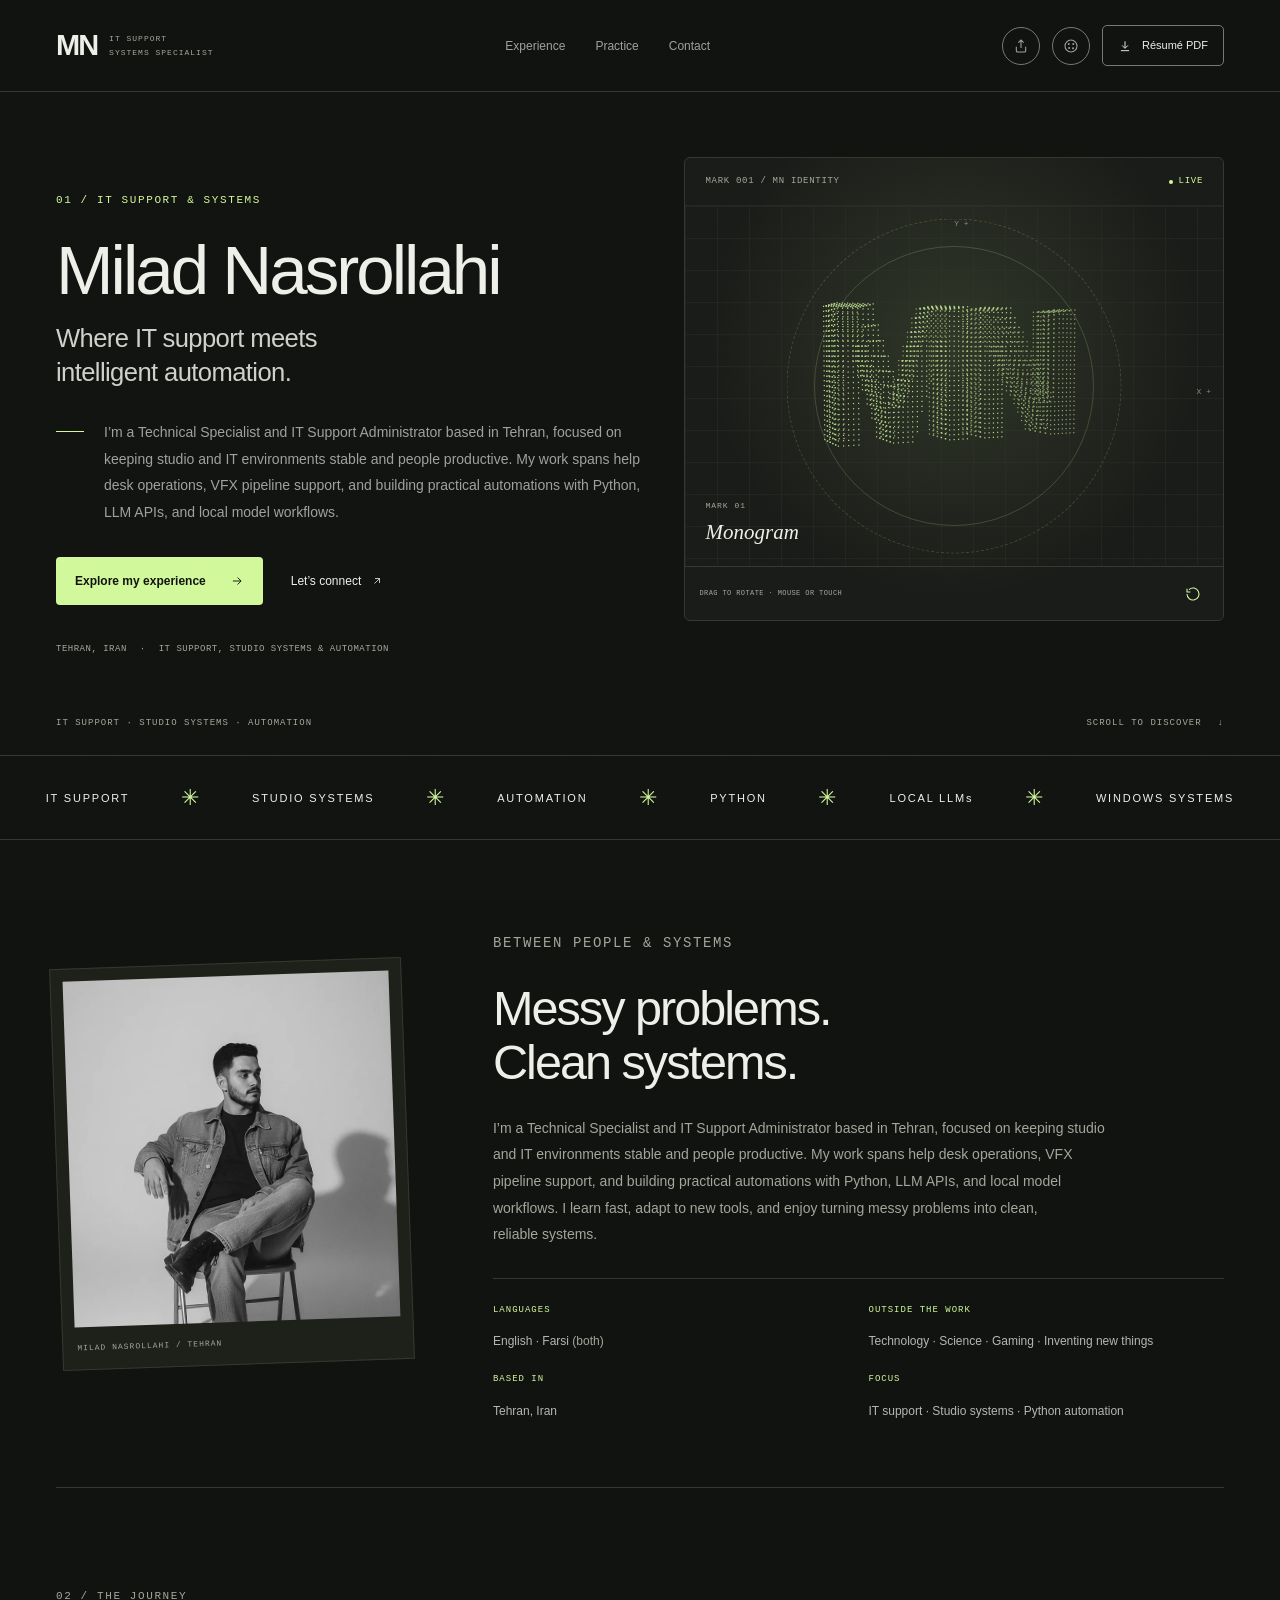
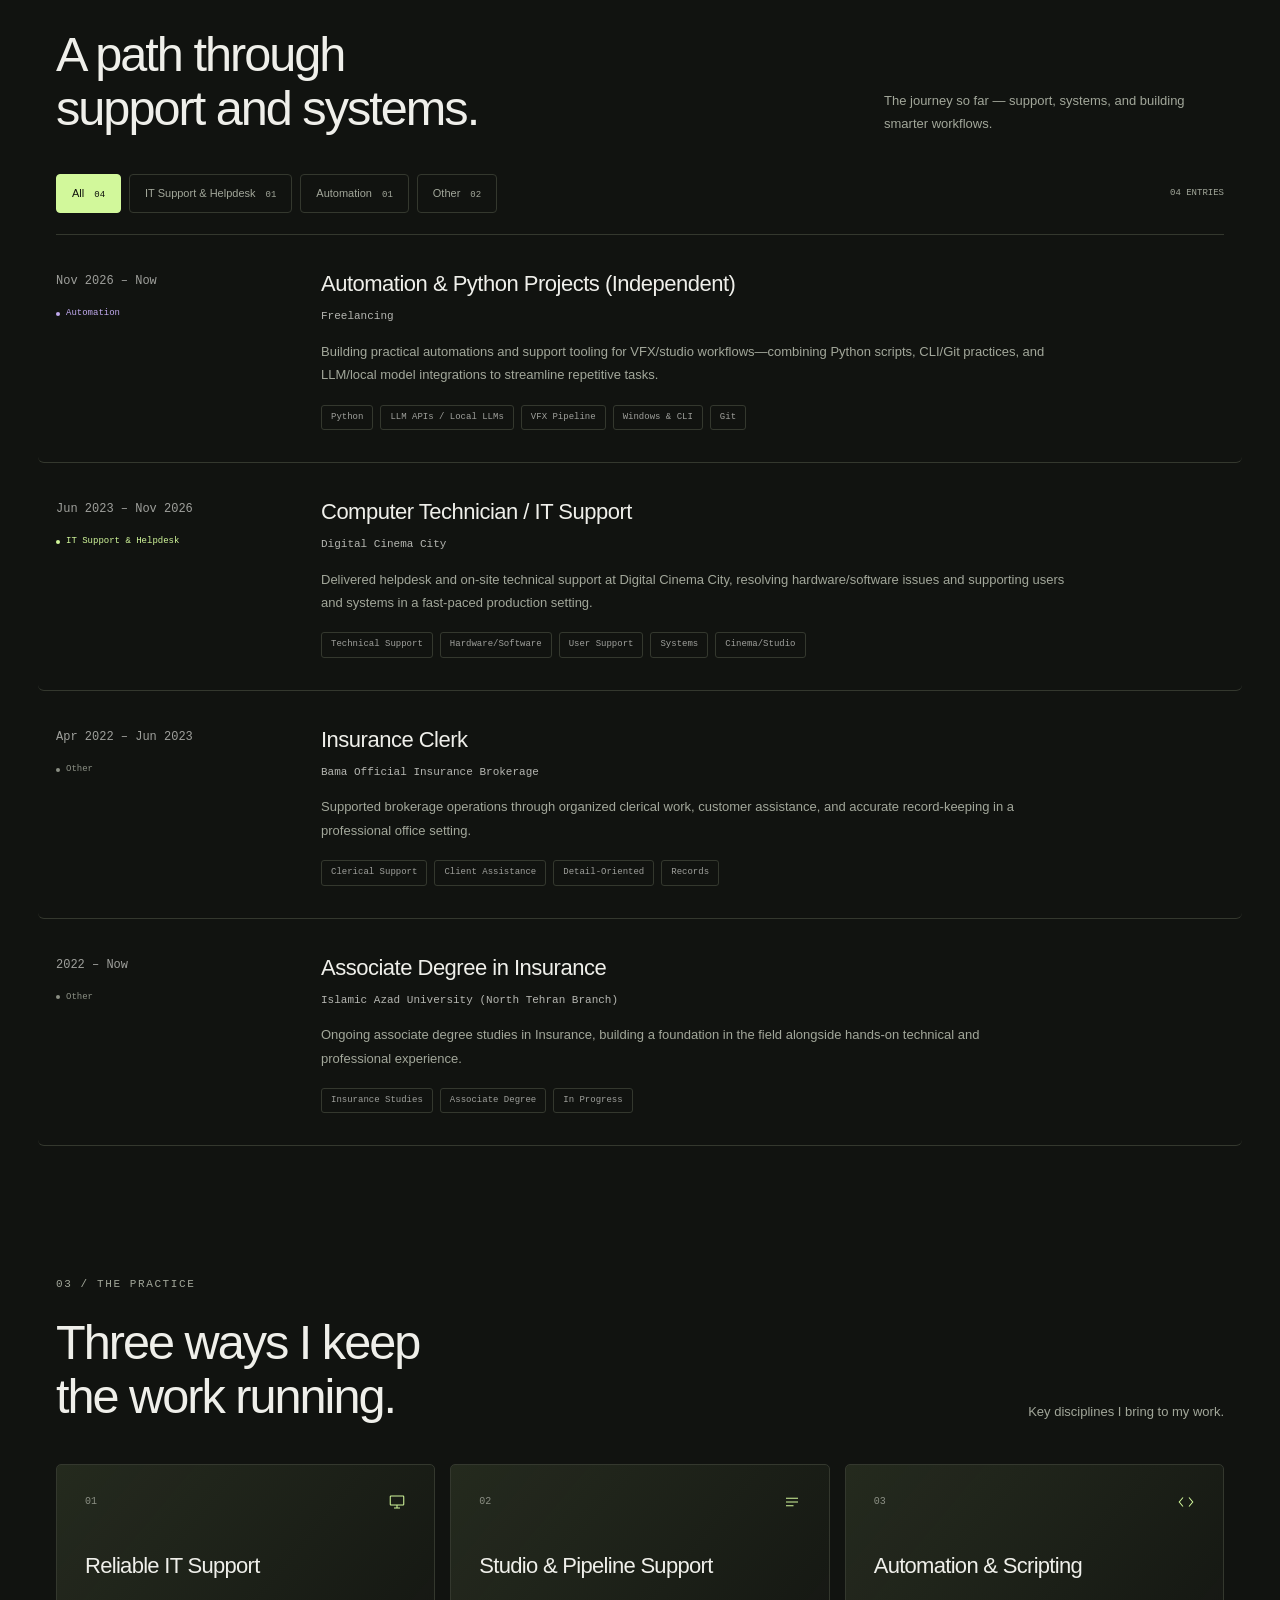
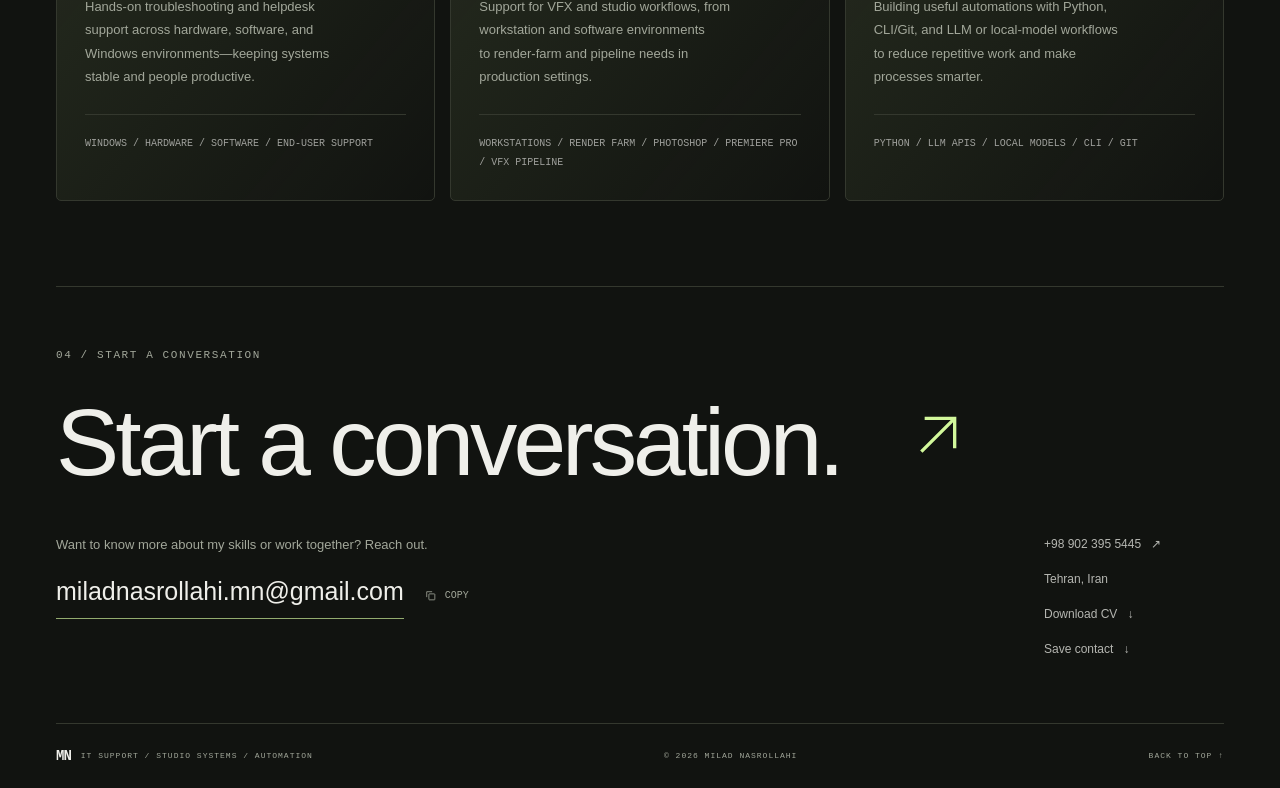
==== commit d1f0ae57: "Add liquid glass surfaces and clipboard fallback for copy" ====
--- a/index.html
+++ b/index.html
@@ -27,6 +27,7 @@
         root.setAttribute('data-theme', saved.mode === 'light' ? 'light' : 'dark');
         if (saved.contrast === 'high') root.setAttribute('data-contrast', 'high');
         if (saved.grain === 'off') root.setAttribute('data-grain', 'off');
+        if (saved.glass === 'soft' || saved.glass === 'strong') root.setAttribute('data-glass', saved.glass);
       } else {
         root.setAttribute('data-theme', 'dark');
       }
@@ -35,7 +36,7 @@
       if (meta && saved && saved.roles && saved.roles.bg) meta.setAttribute('content', saved.roles.bg);
     })();
   </script>
-  <link rel="stylesheet" href="css/style.css?v=20261125c">
+  <link rel="stylesheet" href="css/style.css?v=20261125e">
 
   <meta property="og:type" content="profile">
   <meta property="og:site_name" content="Milad Nasrollahi">
@@ -415,6 +416,7 @@
         <button type="button" class="preset" data-preset="slate" aria-pressed="false">Slate</button>
         <button type="button" class="preset" data-preset="forest" aria-pressed="false">Forest</button>
         <button type="button" class="preset" data-preset="sand" aria-pressed="false">Sand</button>
+        <button type="button" class="preset" data-preset="glass" aria-pressed="false">Glass</button>
       </div>
     </fieldset>
 
@@ -440,6 +442,15 @@
       </div>
     </fieldset>
 
+    <fieldset class="theme-group">
+      <legend>Glass</legend>
+      <div class="segmented">
+        <button type="button" data-glass-choice="off" aria-pressed="true">Off</button>
+        <button type="button" data-glass-choice="soft" aria-pressed="false">Soft</button>
+        <button type="button" data-glass-choice="strong" aria-pressed="false">Strong</button>
+      </div>
+    </fieldset>
+
     <label class="theme-check">
       <input type="checkbox" id="grain-toggle" checked>
       <span>Film grain</span>
@@ -451,8 +462,8 @@
     </div>
   </dialog>
 
-  <script src="js/theme.js?v=20261125c"></script>
-  <script src="js/mark.js?v=20261125c"></script>
-  <script src="js/main.js?v=20261125c"></script>
+  <script src="js/theme.js?v=20261125e"></script>
+  <script src="js/mark.js?v=20261125e"></script>
+  <script src="js/main.js?v=20261125e"></script>
 </body>
 </html>
--- a/css/style.css
+++ b/css/style.css
@@ -42,6 +42,12 @@
   --glow: #252d1c66;
   --dot-glow: #d2f89544;
   --shadow: 0 22px 45px -32px #000000cc;
+
+  /* liquid glass: derived by js/theme.js, these are pre-script fallbacks */
+  --glass-bg: #1b2733b3;
+  --glass-bg-soft: #1b2733b8;
+  --glass-line: #2b3a45cc;
+  --glass-hi: #ffffff1f;
 
   /* the monogram relief, far band to near band */
   --mark-1: #6f8642;
@@ -1290,6 +1296,50 @@
 }
 
 /* --- motion policy ------------------------------------------------------ */
+
+/* --- liquid glass ------------------------------------------------------- */
+
+html[data-glass] .navigation,
+html[data-glass] .experience-row,
+html[data-glass] .practice-card,
+html[data-glass] .about-facts,
+html[data-glass] .theme-panel {
+  border: 1px solid var(--glass-line);
+  background: var(--glass-bg-soft);
+  -webkit-backdrop-filter: blur(10px) saturate(150%);
+  backdrop-filter: blur(10px) saturate(150%);
+  box-shadow: inset 0 1px 0 var(--glass-hi);
+}
+
+html[data-glass="strong"] .navigation,
+html[data-glass="strong"] .experience-row,
+html[data-glass="strong"] .practice-card,
+html[data-glass="strong"] .about-facts,
+html[data-glass="strong"] .theme-panel {
+  background: var(--glass-bg);
+  -webkit-backdrop-filter: blur(22px) saturate(175%);
+  backdrop-filter: blur(22px) saturate(175%);
+}
+
+html[data-glass] .navigation {
+  border-width: 0 0 1px;
+  box-shadow: inset 0 -1px 0 var(--glass-hi);
+}
+
+html[data-glass] .experience-row:hover { background: var(--row-hover); }
+html[data-glass] .practice-card:hover { border-color: var(--line-hover); }
+
+@media print {
+  html[data-glass] .navigation,
+  html[data-glass] .experience-row,
+  html[data-glass] .practice-card,
+  html[data-glass] .about-facts {
+    background: transparent;
+    -webkit-backdrop-filter: none;
+    backdrop-filter: none;
+    box-shadow: none;
+  }
+}
 
 @media (prefers-reduced-motion: reduce) {
   html { scroll-behavior: auto; }
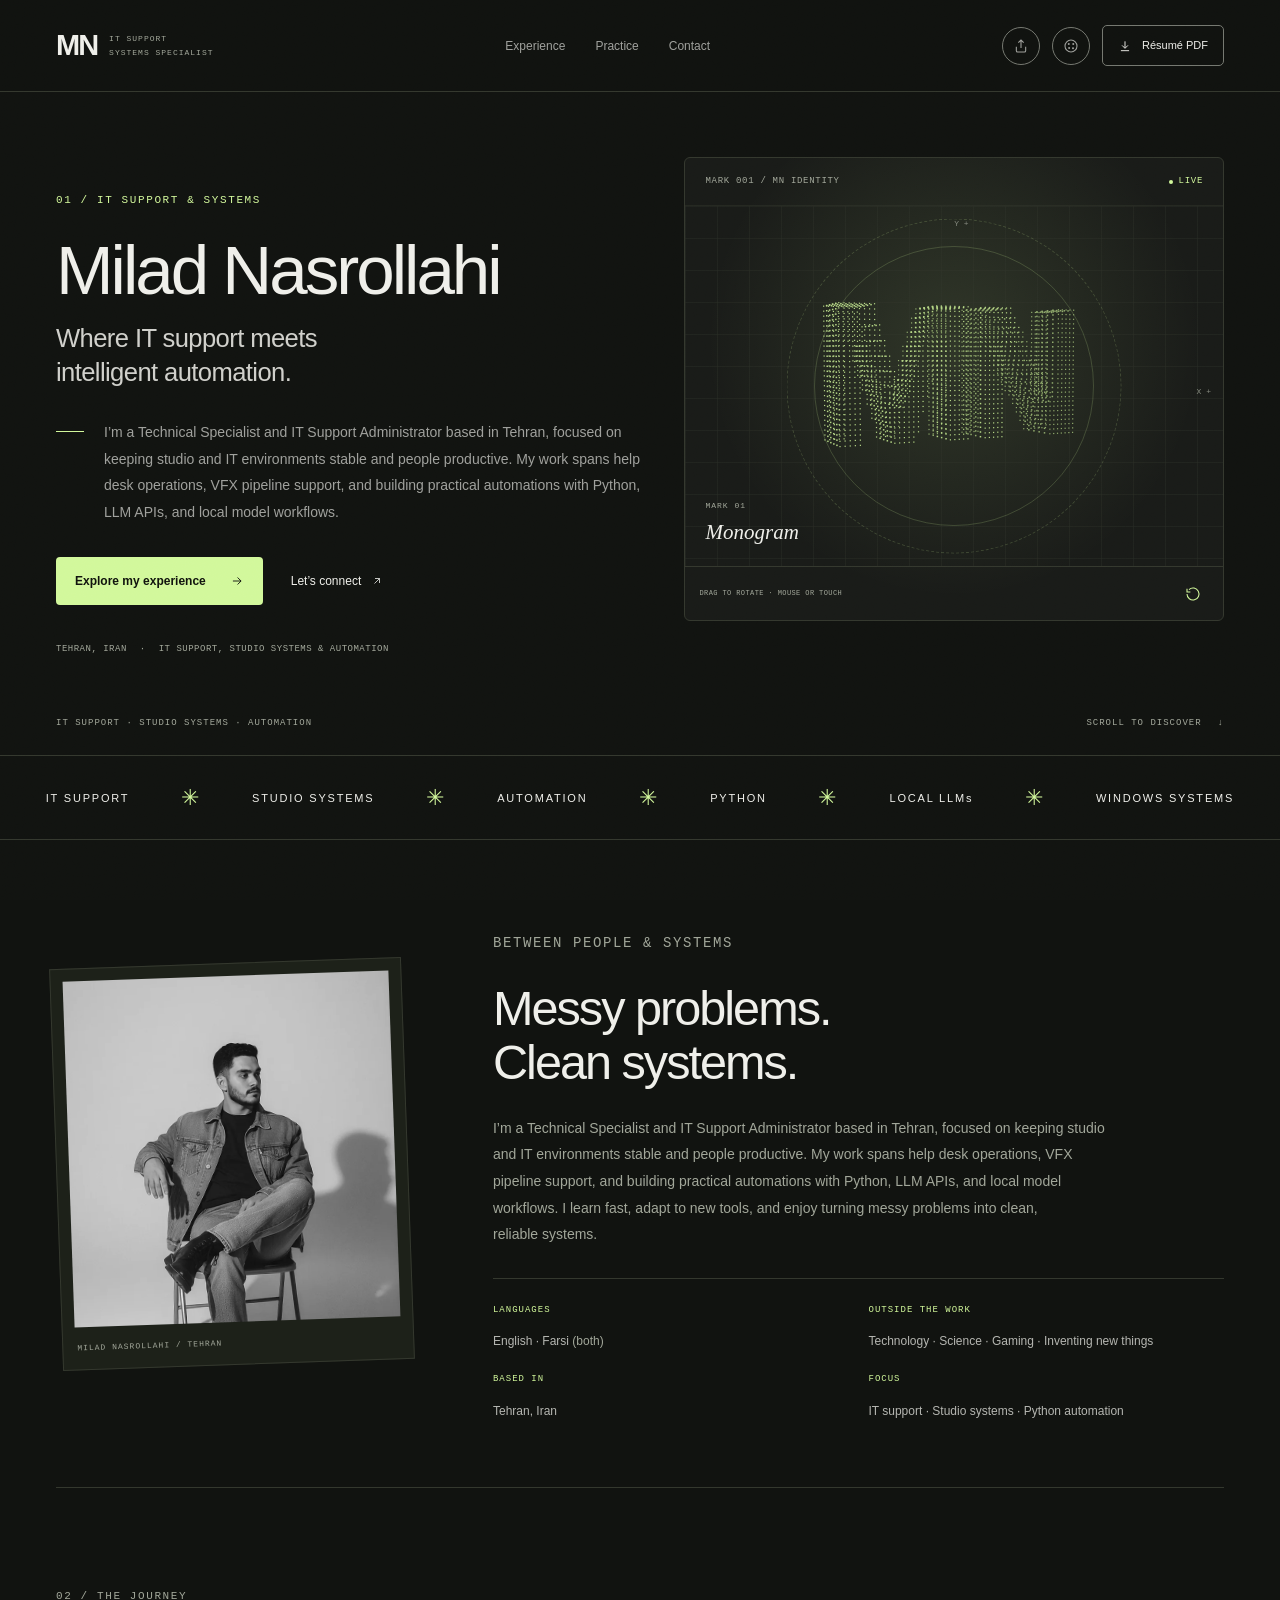
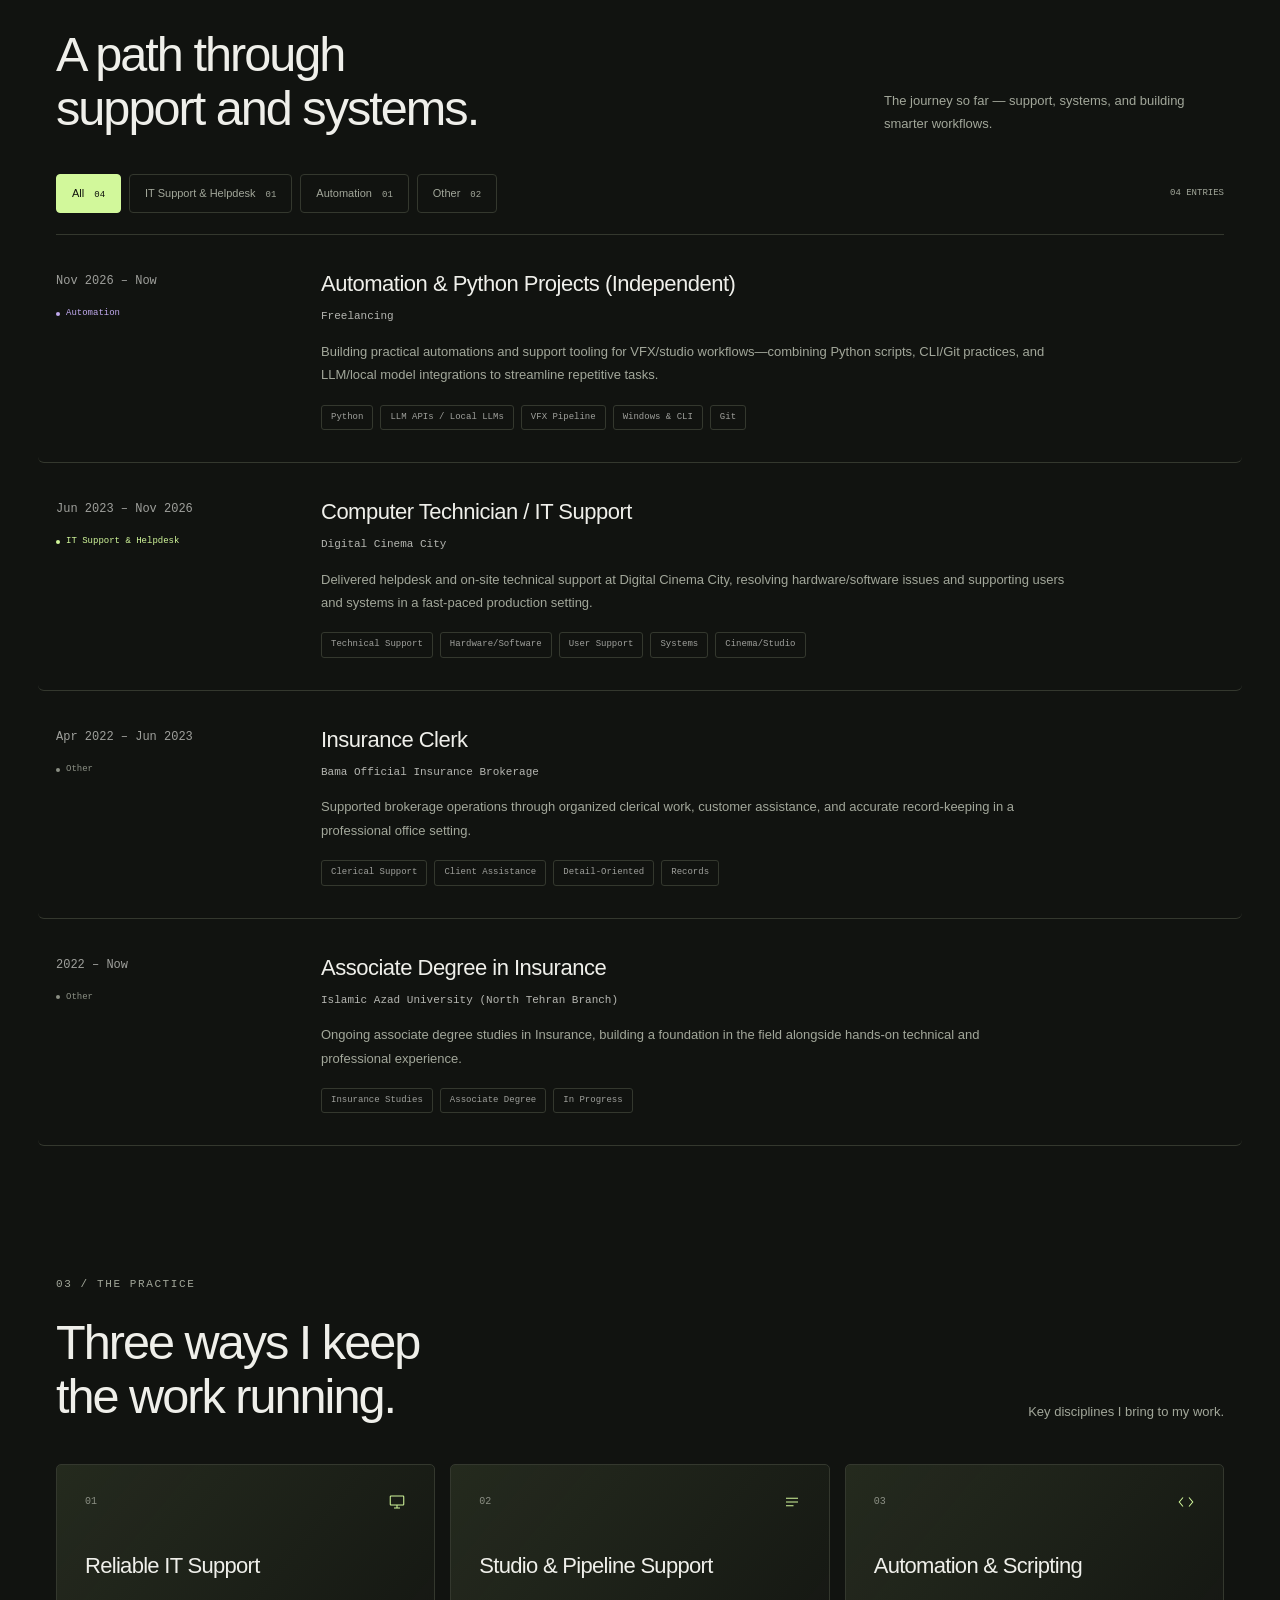
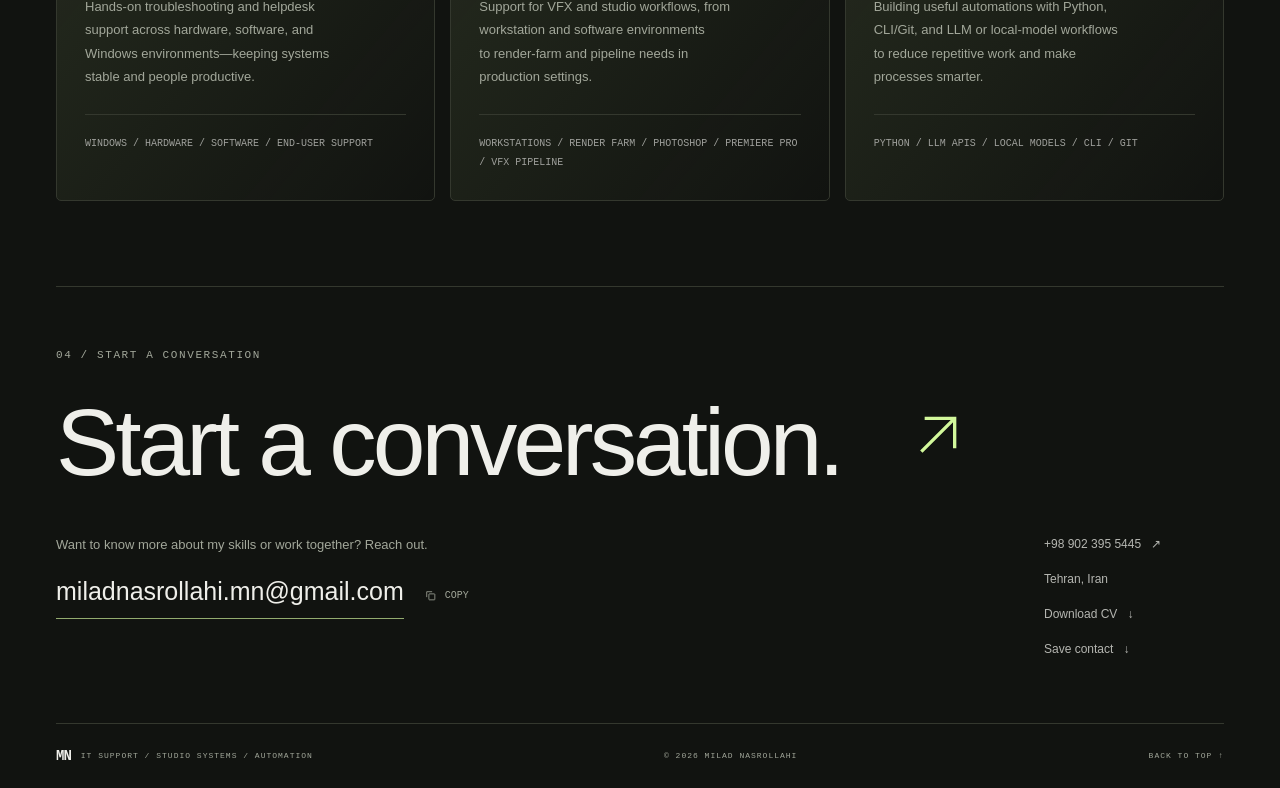
==== commit e2356f2a: "Print: strip glass surfaces to the print palette, muted category labels" ====
--- a/index.html
+++ b/index.html
@@ -36,7 +36,7 @@
       if (meta && saved && saved.roles && saved.roles.bg) meta.setAttribute('content', saved.roles.bg);
     })();
   </script>
-  <link rel="stylesheet" href="css/style.css?v=20261125e">
+  <link rel="stylesheet" href="css/style.css?v=20261125g">
 
   <meta property="og:type" content="profile">
   <meta property="og:site_name" content="Milad Nasrollahi">
@@ -462,8 +462,8 @@
     </div>
   </dialog>
 
-  <script src="js/theme.js?v=20261125e"></script>
-  <script src="js/mark.js?v=20261125e"></script>
-  <script src="js/main.js?v=20261125e"></script>
+  <script src="js/theme.js?v=20261125g"></script>
+  <script src="js/mark.js?v=20261125g"></script>
+  <script src="js/main.js?v=20261125g"></script>
 </body>
 </html>
--- a/css/style.css
+++ b/css/style.css
@@ -1335,6 +1335,7 @@
   html[data-glass] .practice-card,
   html[data-glass] .about-facts {
     background: transparent;
+    border-color: var(--line);
     -webkit-backdrop-filter: none;
     backdrop-filter: none;
     box-shadow: none;
@@ -1373,6 +1374,7 @@
     --line-strong: #879675;
   }
   html, body { background: #fff !important; color: #20271b; }
+  .category-support, .category-auto, .category-other { color: var(--muted); }
   *, *::before, *::after { animation: none !important; transition: none !important; }
   html.js [data-reveal] { opacity: 1 !important; transform: none !important; }
   html.js [data-reveal] .experience-row,
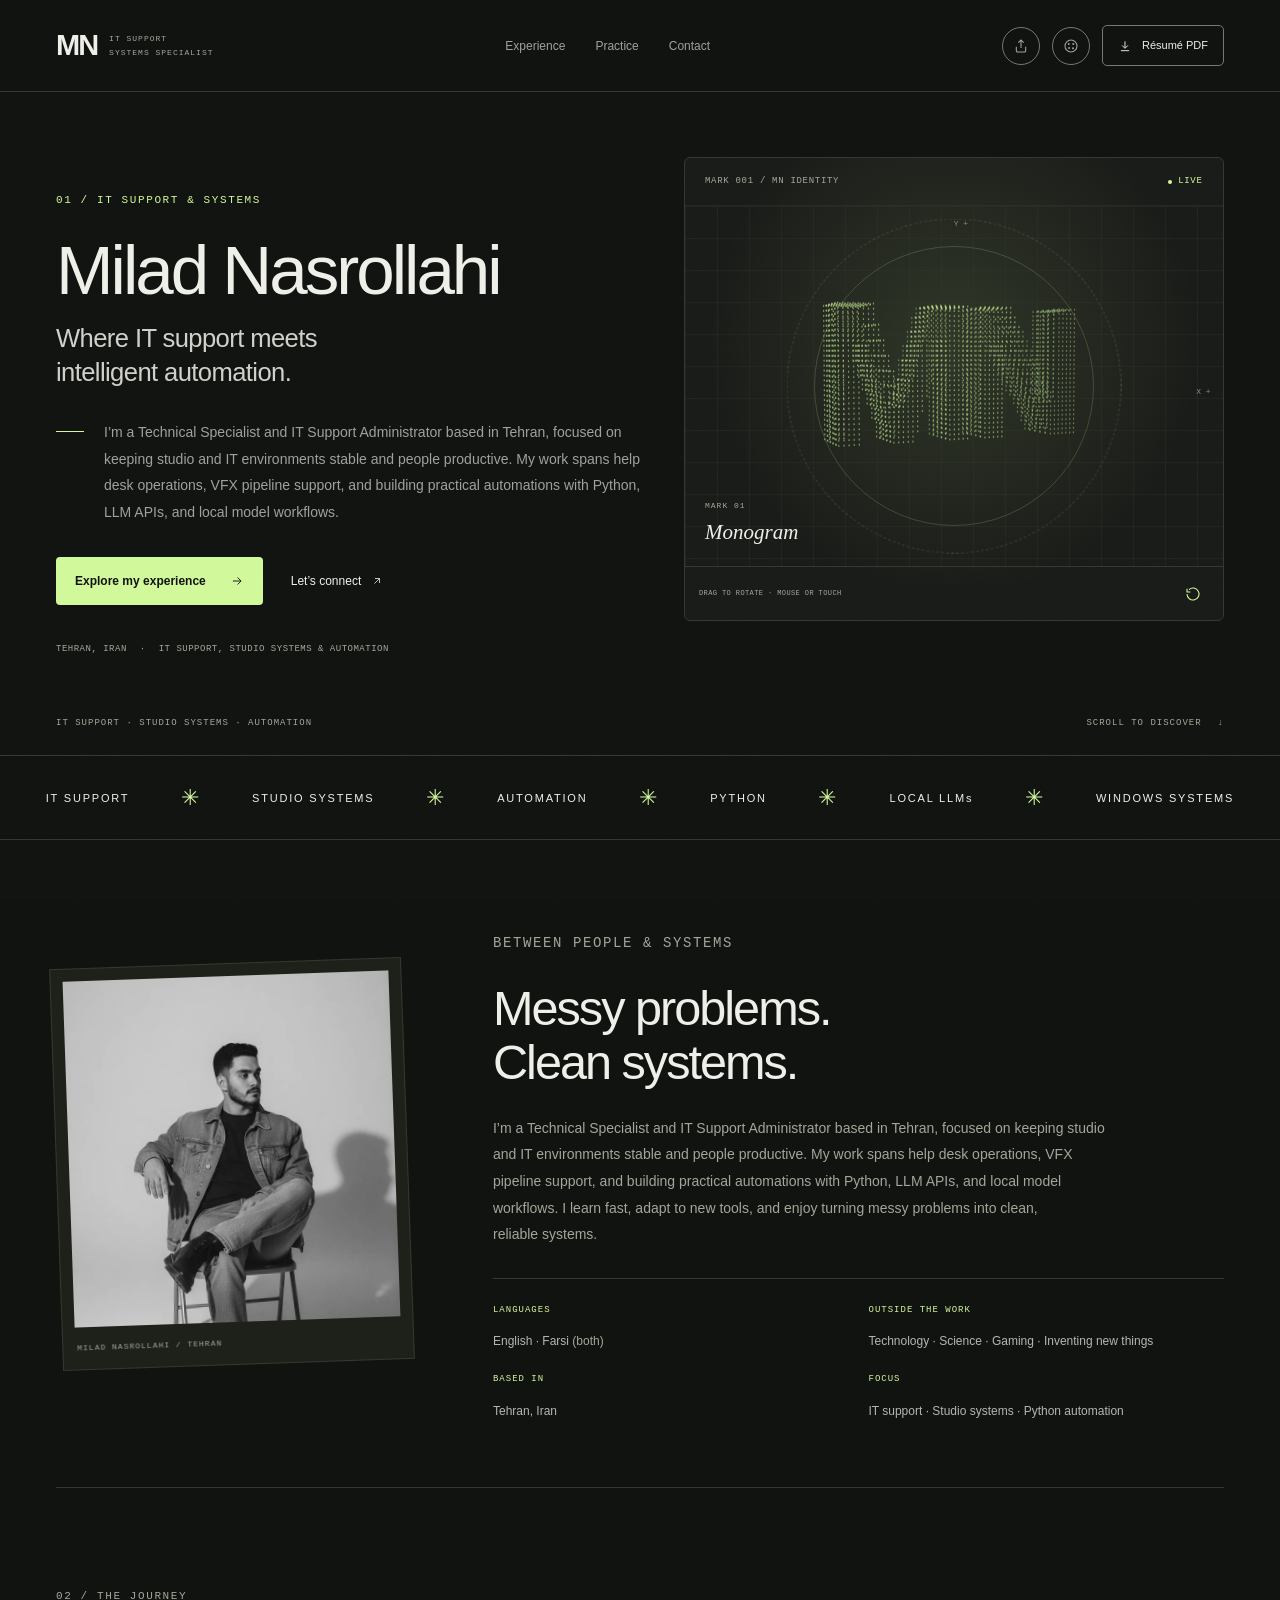
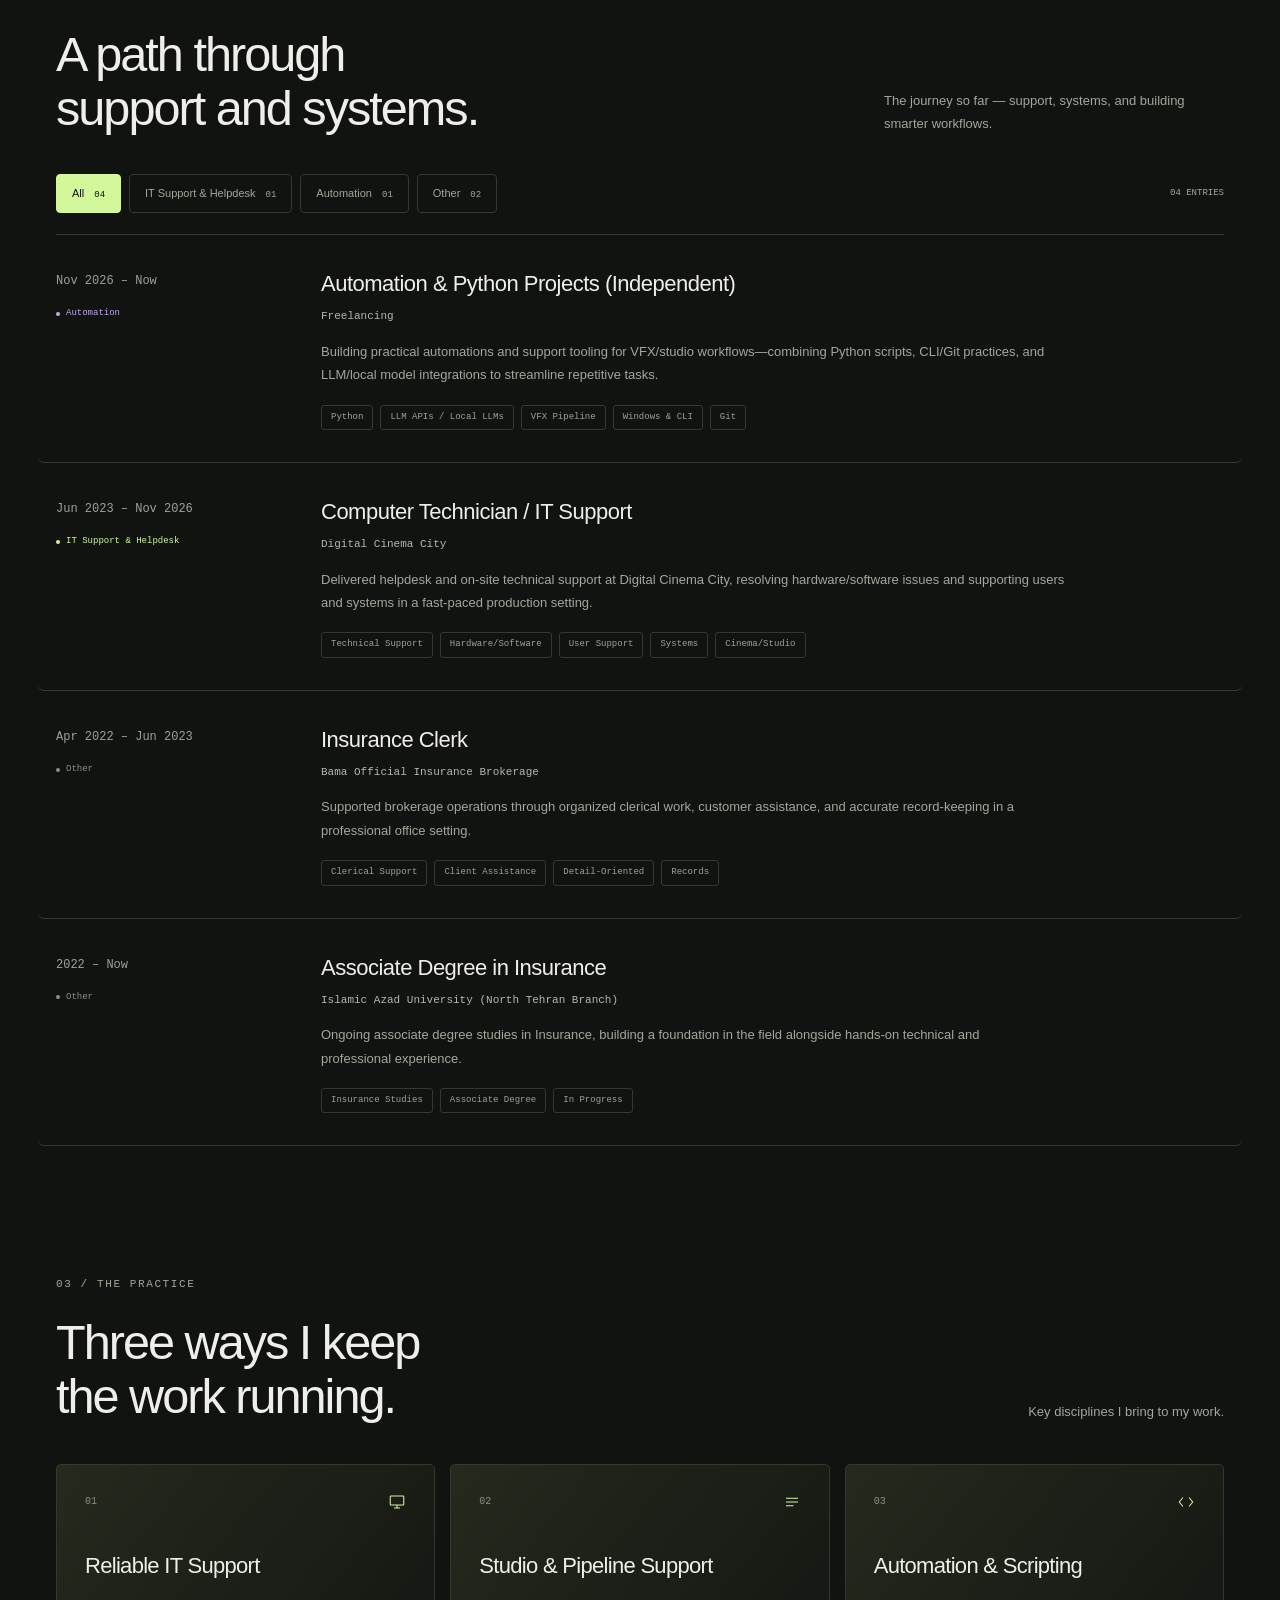
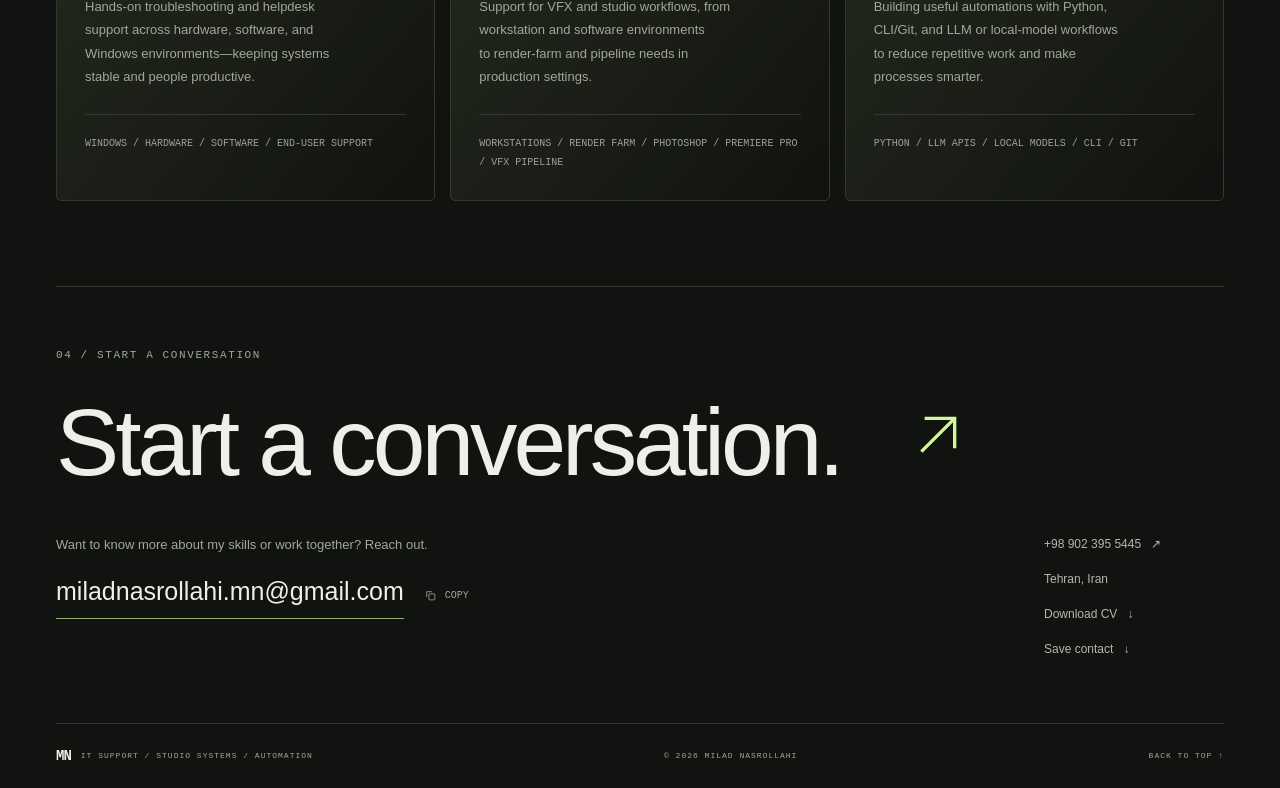
==== commit cc153aae: "Motion: first-load hero entrance, staggered scroll reveals, monogram parallax - Motion tokens in :ro" ====
--- a/index.html
+++ b/index.html
@@ -36,7 +36,7 @@
       if (meta && saved && saved.roles && saved.roles.bg) meta.setAttribute('content', saved.roles.bg);
     })();
   </script>
-  <link rel="stylesheet" href="css/style.css?v=20261125g">
+  <link rel="stylesheet" href="css/style.css?v=20261125h">
 
   <meta property="og:type" content="profile">
   <meta property="og:site_name" content="Milad Nasrollahi">
@@ -158,7 +158,7 @@
           <span class="axis axis-top" aria-hidden="true">Y +</span>
           <span class="axis axis-bottom" aria-hidden="true">X +</span>
 
-          <div id="mn-mark" class="mn-mark">
+          <div id="mn-mark" class="mn-mark" data-parallax="0.05">
             <span class="mn-fallback">MN</span>
           </div>
 
@@ -392,7 +392,7 @@
     </section>
   </main>
 
-  <footer class="site-footer wrap">
+  <footer class="site-footer wrap" data-reveal>
     <span class="footer-brand"><span class="wordmark-initials">MN</span> IT SUPPORT / STUDIO SYSTEMS / AUTOMATION</span>
     <span>© 2026 MILAD NASROLLAHI</span>
     <a href="#main">BACK TO TOP ↑</a>
@@ -462,8 +462,8 @@
     </div>
   </dialog>
 
-  <script src="js/theme.js?v=20261125g"></script>
-  <script src="js/mark.js?v=20261125g"></script>
-  <script src="js/main.js?v=20261125g"></script>
+  <script src="js/theme.js?v=20261125h"></script>
+  <script src="js/mark.js?v=20261125h"></script>
+  <script src="js/main.js?v=20261125h"></script>
 </body>
 </html>
--- a/css/style.css
+++ b/css/style.css
@@ -56,6 +56,15 @@
   --mark-4: #d2f89b;
 
   /* type + measure */
+  /* motion: feedback is quick, layout shifts are slow, reveals share one ease */
+  --ease-out: cubic-bezier(.22, .68, .36, 1);
+  --ease-in: cubic-bezier(.55, .06, .68, .19);
+  --dur-1: 120ms;
+  --dur-2: 200ms;
+  --dur-3: 340ms;
+  --dur-4: 380ms;
+  --stagger: 60ms;
+
   --wrap: 1280px;
   --font-body: Arial, Helvetica, sans-serif;
   --font-serif: Georgia, "Times New Roman", serif;
@@ -773,6 +782,18 @@
   font-size: 22px;
   color: var(--accent);
 }
+/* The band outgrows the wrap before the phone breakpoint: scroll it rather
+   than clip the last discipline. */
+@media (max-width: 960px) {
+  .discipline-strip {
+    justify-content: flex-start;
+    gap: 22px;
+    padding-inline: 20px;
+    overflow-x: auto;
+    scrollbar-width: none;
+  }
+  .discipline-strip::-webkit-scrollbar { display: none; }
+}
 /* --- about -------------------------------------------------------------- */
 
 .about-section {
@@ -1158,36 +1179,112 @@
 .site-footer > a:hover { color: var(--accent); }
 .footer-brand { display: flex; align-items: center; gap: 10px; }
 .footer-brand .wordmark-initials { font-size: 14px; letter-spacing: -1px; color: var(--text); }
+/* --- first-load entrance ------------------------------------------------ */
+/* The page composes itself: the copy rises line by line, the monogram panel
+   settles last. Base styles are the finished page, so print, reduced motion
+   and no-JS all show it complete — the animation only adds the from-state. */
+
+@keyframes mn-rise {
+  from { opacity: 0; transform: translateY(14px); }
+  to { opacity: 1; transform: none; }
+}
+@keyframes mn-fade {
+  from { opacity: 0; }
+  to { opacity: 1; }
+}
+@keyframes mn-panel {
+  from { opacity: 0; transform: translateY(12px) scale(.994); }
+  to { opacity: 1; transform: none; }
+}
+@keyframes mn-ring {
+  from { opacity: 0; transform: translate(-50%, -50%) scale(.94); }
+  to { opacity: 1; transform: translate(-50%, -50%) scale(1); }
+}
+@keyframes mn-rule {
+  from { transform: scaleX(0); }
+  to { transform: scaleX(1); }
+}
+
+html.js .navigation { animation: mn-fade var(--dur-3) var(--ease-out) both; }
+html.js .nav-actions { animation: mn-fade var(--dur-3) var(--ease-out) 60ms both; }
+
+html.js .hero-copy > * { animation: mn-rise var(--dur-3) var(--ease-out) both; }
+html.js .hero-copy > :nth-child(1) { animation-delay: 40ms; }
+html.js .hero-copy > :nth-child(2) { animation-delay: 90ms; }
+html.js .hero-copy > :nth-child(3) { animation-delay: 140ms; }
+html.js .hero-copy > :nth-child(4) { animation-delay: 190ms; }
+html.js .hero-copy > :nth-child(5) { animation-delay: 240ms; }
+html.js .hero-copy > :nth-child(6) { animation-delay: 290ms; }
+
+html.js .intro-rule {
+  transform-origin: left center;
+  animation: mn-rule var(--dur-4) var(--ease-out) 240ms both;
+}
+
+html.js .experiment { animation: mn-panel var(--dur-4) var(--ease-out) 120ms both; }
+html.js .sculpture .orbit-ring { animation: mn-ring var(--dur-3) var(--ease-out) 220ms both; }
+html.js .sculpture .ring-two { animation-delay: 280ms; }
+html.js .sculpture-caption { animation: mn-fade var(--dur-3) var(--ease-out) 340ms both; }
+html.js .hero-bottom { animation: mn-fade var(--dur-3) var(--ease-out) 320ms both; }
+html.js .discipline-strip { animation: mn-fade var(--dur-3) var(--ease-out) 360ms both; }
+
 /* --- reveal on scroll --------------------------------------------------- */
 
 html.js [data-reveal] {
   opacity: 0;
-  transform: translateY(18px);
-  transition: opacity .7s cubic-bezier(.2, .7, .3, 1), transform .7s cubic-bezier(.2, .7, .3, 1);
+  transform: translateY(20px);
+  transition: opacity var(--dur-3) var(--ease-out), transform var(--dur-3) var(--ease-out);
 }
 html.js [data-reveal].is-in { opacity: 1; transform: none; }
 
-/* Stagger: rows and cards rise in sequence once their section is in view. */
+/* Stagger: main.js numbers the children with --i, so a group of rows, cards
+   or facts arrives in sequence without hard-coded positions. */
 html.js [data-reveal] .experience-row,
-html.js [data-reveal] .practice-card { opacity: 0; }
+html.js [data-reveal] .practice-card,
+html.js [data-reveal] .section-heading > *,
+html.js [data-reveal] .about-facts > * { opacity: 0; }
+
+html.js [data-reveal] .experience-row,
+html.js [data-reveal] .practice-card {
+  transform: translateY(14px);
+}
 
 html.js [data-reveal] .experience-row {
-  transform: translateY(16px);
-  transition: opacity .55s cubic-bezier(.2, .7, .3, 1), transform .55s cubic-bezier(.2, .7, .3, 1), background-color .3s ease;
-}
-
-html.js [data-reveal].is-in .experience-row { opacity: 1; transform: none; }
-html.js [data-reveal].is-in .experience-row:nth-of-type(2) { transition-delay: .08s, .08s, 0s; }
-html.js [data-reveal].is-in .experience-row:nth-of-type(3) { transition-delay: .16s, .16s, 0s; }
-html.js [data-reveal].is-in .experience-row:nth-of-type(4) { transition-delay: .24s, .24s, 0s; }
-
+  transition: opacity var(--dur-3) var(--ease-out), transform var(--dur-3) var(--ease-out), background-color var(--dur-2) ease;
+}
 html.js [data-reveal] .practice-card {
-  transition: opacity .55s cubic-bezier(.2, .7, .3, 1), transform .3s ease, border-color .3s ease, box-shadow .3s ease;
-}
-
-html.js [data-reveal].is-in .practice-card { opacity: 1; }
-html.js [data-reveal].is-in .practice-card:nth-of-type(2) { transition-delay: .1s, 0s, 0s, 0s; }
-html.js [data-reveal].is-in .practice-card:nth-of-type(3) { transition-delay: .2s, 0s, 0s, 0s; }
+  transition: opacity var(--dur-3) var(--ease-out), transform var(--dur-2) ease, border-color var(--dur-2) ease, box-shadow var(--dur-2) ease;
+}
+html.js [data-reveal] .section-heading > *,
+html.js [data-reveal] .about-facts > * {
+  transform: translateY(10px);
+  transition: opacity var(--dur-3) var(--ease-out), transform var(--dur-3) var(--ease-out);
+}
+
+html.js [data-reveal].is-in .experience-row,
+html.js [data-reveal].is-in .practice-card,
+html.js [data-reveal].is-in .section-heading > *,
+html.js [data-reveal].is-in .about-facts > * {
+  opacity: 1;
+  transform: none;
+}
+html.js [data-reveal].is-in .experience-row {
+  transition-delay: calc(var(--i, 0) * var(--stagger)), calc(var(--i, 0) * var(--stagger)), 0s;
+}
+html.js [data-reveal].is-in .practice-card {
+  transition-delay: calc(var(--i, 0) * var(--stagger)), 0s, 0s, 0s;
+}
+html.js [data-reveal].is-in .section-heading > *,
+html.js [data-reveal].is-in .about-facts > * {
+  transition-delay: calc(var(--i, 0) * var(--stagger));
+}
+
+/* Scroll-linked drift: a few pixels only, painted from a rAF loop in
+   main.js, skipped entirely under prefers-reduced-motion. */
+html.js [data-parallax] {
+  transform: translate3d(0, var(--py, 0px), 0);
+  will-change: transform;
+}
 
 /* --- responsive --------------------------------------------------------- */
 
@@ -1217,7 +1314,7 @@
 @media (max-width: 760px) {
   .wrap { width: calc(100% - 40px); }
 
-  .navigation { height: 72px; padding: 0 20px; -webkit-backdrop-filter: none; backdrop-filter: none; gap: 12px; }
+  .navigation { height: 72px; padding: 0 20px; -webkit-backdrop-filter: none; backdrop-filter: none; gap: 12px; background: var(--bg); }
   .wordmark-initials { font-size: 25px; }
   .navigation nav { gap: 14px; }
   .navigation nav a { font-size: 10px; }
@@ -1350,7 +1447,10 @@
   }
   html.js [data-reveal] { opacity: 1; transform: none; }
   html.js [data-reveal] .experience-row,
-  html.js [data-reveal] .practice-card { opacity: 1 !important; transform: none !important; }
+  html.js [data-reveal] .practice-card,
+  html.js [data-reveal] .section-heading > *,
+  html.js [data-reveal] .about-facts > * { opacity: 1 !important; transform: none !important; }
+  html.js [data-parallax] { transform: none !important; }
 }
 
 /* --- print ------------------------------------------------------------- */
@@ -1378,7 +1478,9 @@
   *, *::before, *::after { animation: none !important; transition: none !important; }
   html.js [data-reveal] { opacity: 1 !important; transform: none !important; }
   html.js [data-reveal] .experience-row,
-  html.js [data-reveal] .practice-card { opacity: 1 !important; transform: none !important; }
+  html.js [data-reveal] .practice-card,
+  html.js [data-reveal] .section-heading > *,
+  html.js [data-reveal] .about-facts > * { opacity: 1 !important; transform: none !important; }
 
   .scroll-progress, .skip-link, .experiment, .discipline-strip, .hero-actions,
   .hero-bottom, .navigation nav, .nav-cv, .copy-button, .copy-feedback,
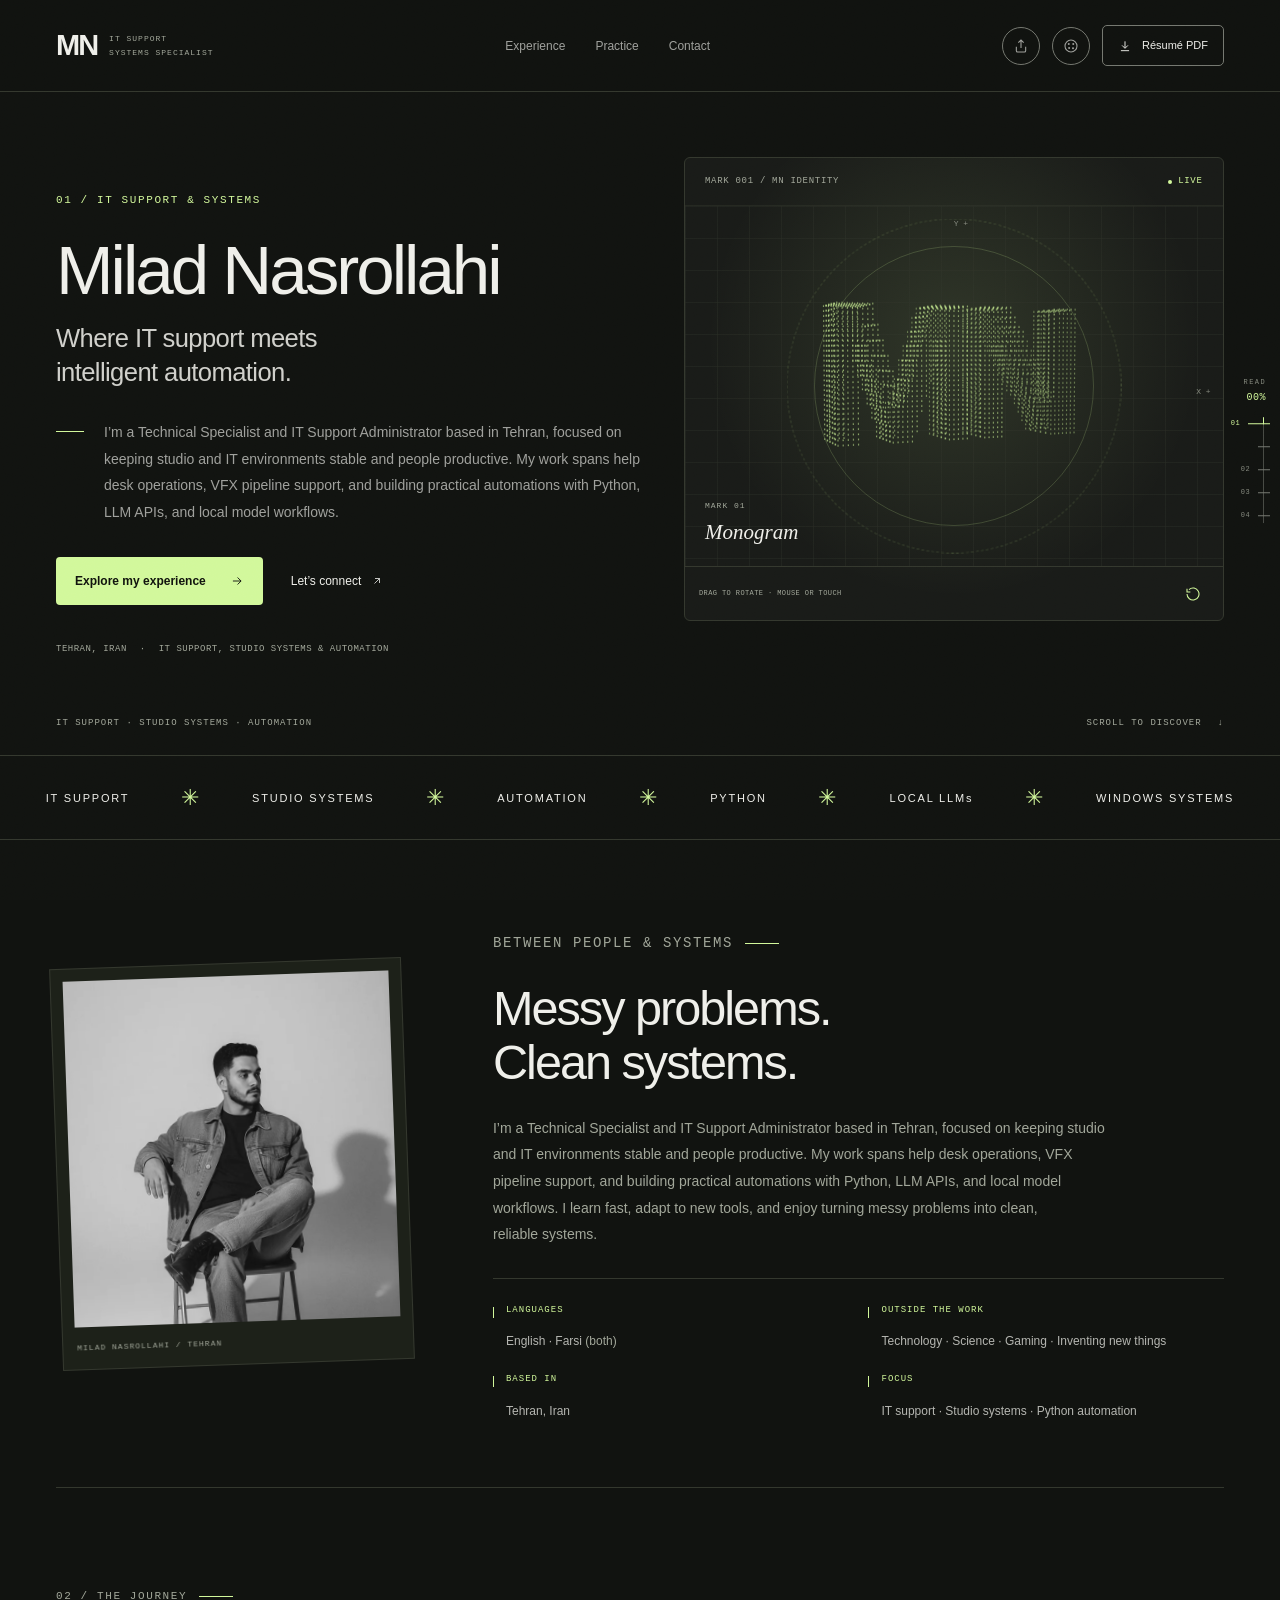
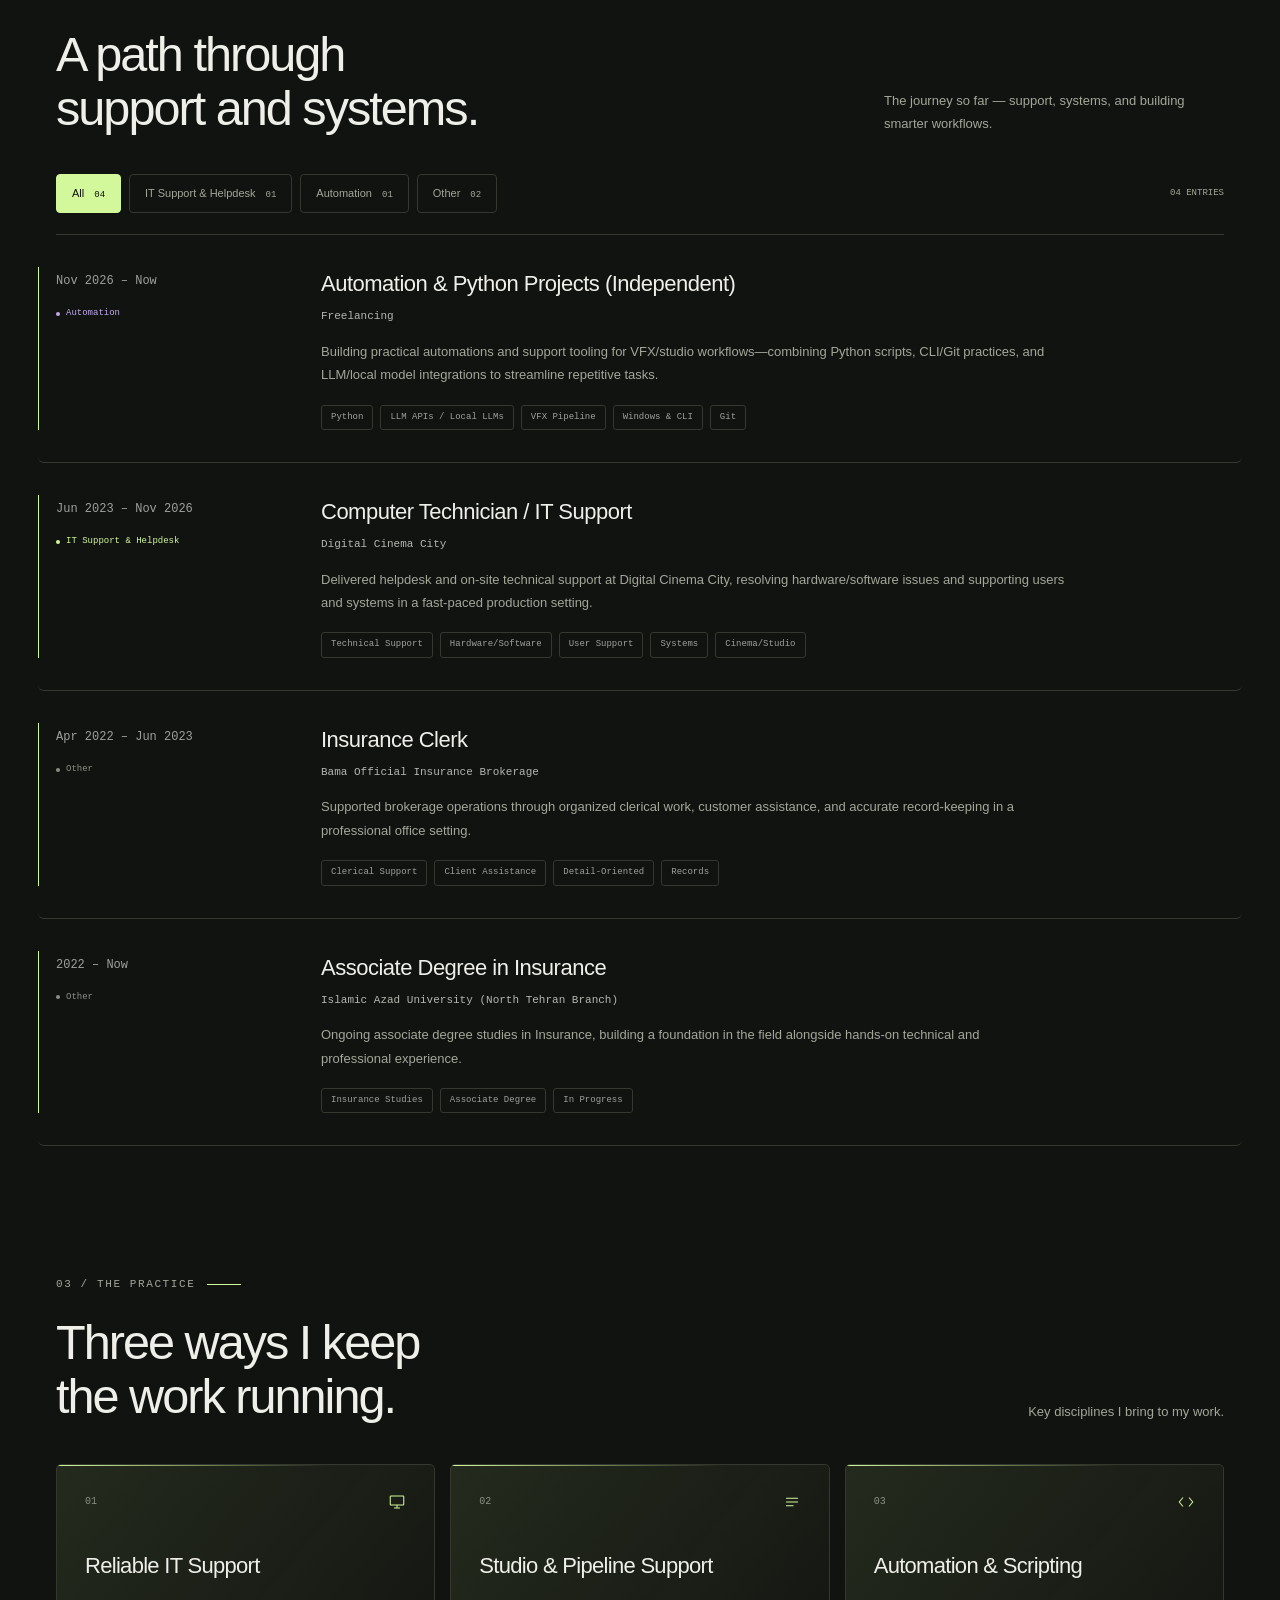
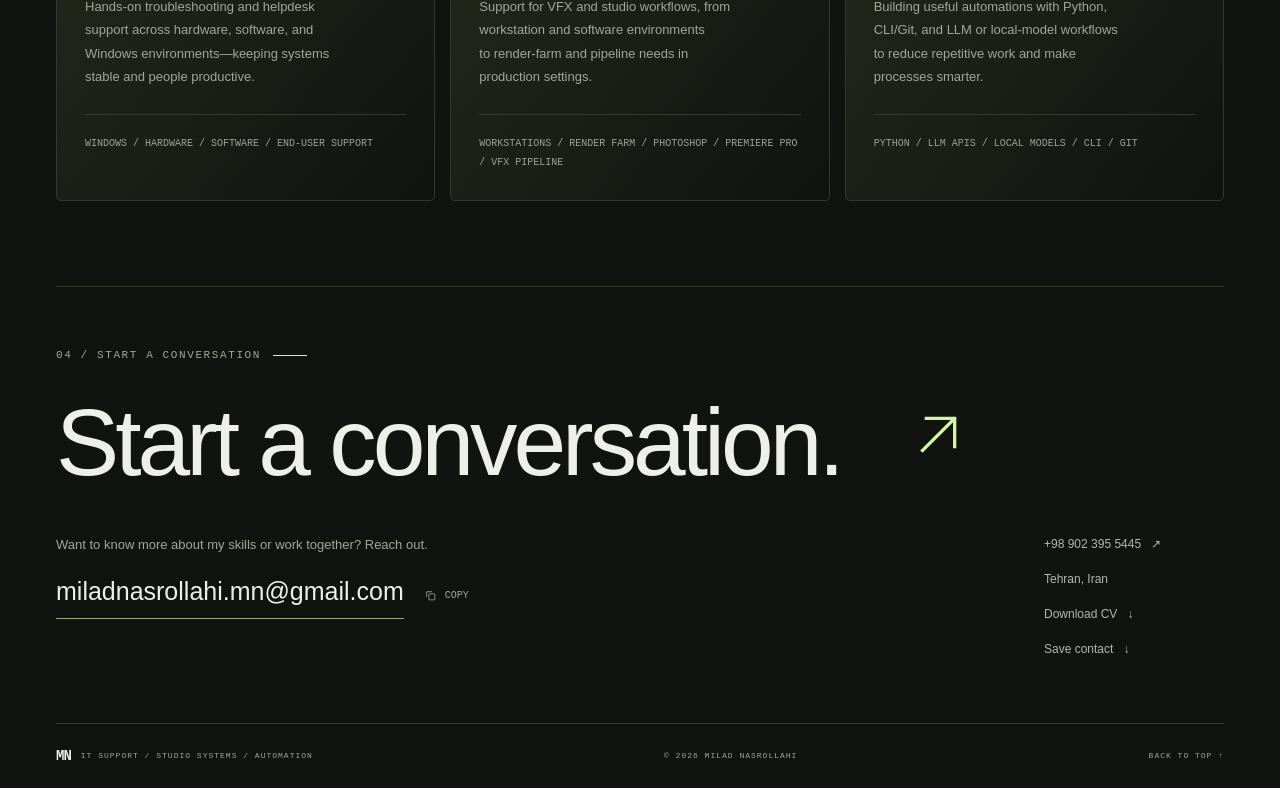
==== commit beccc760: "Motion: reading ledger rail with numbered section ticks, word-split hero, drawn rules - Rail rebuilt" ====
--- a/index.html
+++ b/index.html
@@ -36,7 +36,7 @@
       if (meta && saved && saved.roles && saved.roles.bg) meta.setAttribute('content', saved.roles.bg);
     })();
   </script>
-  <link rel="stylesheet" href="css/style.css?v=20261125h">
+  <link rel="stylesheet" href="css/style.css?v=20261125i">
 
   <meta property="og:type" content="profile">
   <meta property="og:site_name" content="Milad Nasrollahi">
@@ -107,12 +107,16 @@
     </div>
   </header>
 
-  <nav class="section-rail" aria-label="Sections">
-    <a href="#hero" aria-label="Top" data-rail="hero"></a>
-    <a href="#about" aria-label="About" data-rail="about"></a>
-    <a href="#experience" aria-label="Experience" data-rail="experience"></a>
-    <a href="#practice" aria-label="Practice" data-rail="practice"></a>
-    <a href="#contact" aria-label="Contact" data-rail="contact"></a>
+  <nav class="section-rail" aria-label="Reading progress">
+    <p class="ledger-read" aria-hidden="true" data-pct="00"></p>
+    <div class="ledger-ticks">
+      <span class="ledger-fill" aria-hidden="true"></span>
+      <a href="#hero" aria-label="Top" data-rail="hero" data-num="01"><span class="rail-label" aria-hidden="true" data-label="Top"></span></a>
+      <a href="#about" aria-label="About" data-rail="about"><span class="rail-label" aria-hidden="true" data-label="About"></span></a>
+      <a href="#experience" aria-label="Experience" data-rail="experience" data-num="02"><span class="rail-label" aria-hidden="true" data-label="Experience"></span></a>
+      <a href="#practice" aria-label="Practice" data-rail="practice" data-num="03"><span class="rail-label" aria-hidden="true" data-label="Practice"></span></a>
+      <a href="#contact" aria-label="Contact" data-rail="contact" data-num="04"><span class="rail-label" aria-hidden="true" data-label="Contact"></span></a>
+    </div>
   </nav>
 
   <main id="main">
@@ -462,8 +466,8 @@
     </div>
   </dialog>
 
-  <script src="js/theme.js?v=20261125h"></script>
-  <script src="js/mark.js?v=20261125h"></script>
-  <script src="js/main.js?v=20261125h"></script>
+  <script src="js/theme.js?v=20261125i"></script>
+  <script src="js/mark.js?v=20261125i"></script>
+  <script src="js/main.js?v=20261125i"></script>
 </body>
 </html>
--- a/css/style.css
+++ b/css/style.css
@@ -63,7 +63,7 @@
   --dur-2: 200ms;
   --dur-3: 340ms;
   --dur-4: 380ms;
-  --stagger: 60ms;
+  --stagger: 70ms;
 
   --wrap: 1280px;
   --font-body: Arial, Helvetica, sans-serif;
@@ -270,36 +270,136 @@
 
 .nav-actions { display: flex; align-items: center; gap: 12px; }
 
-/* Desktop section rail: markers only, labelled for screen readers. */
+/* Desktop reading ledger: the eyebrow numbering (01, 02 …) on numbered ticks,
+   a fill that stops on the current section and a live read-out. Labels are
+   generated from data-label so the rail adds no page copy. */
 .section-rail {
   position: fixed;
   top: 50%;
-  right: 20px;
+  right: 10px;
   z-index: 15;
   display: none;
   flex-direction: column;
   align-items: flex-end;
-  gap: 14px;
+  width: 46px;
   transform: translateY(-50%);
+  font-family: var(--font-mono);
+}
+.ledger-read {
+  display: flex;
+  flex-direction: column;
+  align-items: flex-end;
+  gap: 2px;
+  margin: 0 4px 12px 0;
+  font-variant-numeric: tabular-nums;
+}
+.ledger-read::before {
+  content: "READ";
+  font-size: 7px;
+  letter-spacing: 1.4px;
+  color: var(--muted-3);
+}
+.ledger-read::after {
+  content: attr(data-pct) "%";
+  font-size: 10px;
+  letter-spacing: .5px;
+  color: var(--accent);
+}
+.ledger-ticks {
+  position: relative;
+  display: flex;
+  flex-direction: column;
+  align-items: flex-end;
+  gap: 9px;
+  width: 100%;
+}
+.ledger-ticks::before {
+  content: "";
+  position: absolute;
+  top: 0;
+  bottom: 0;
+  right: 6px;
+  width: 1px;
+  background: var(--line-strong);
+  opacity: .55;
+}
+.ledger-fill {
+  position: absolute;
+  top: 0;
+  right: 6px;
+  width: 1px;
+  height: 100%;
+  background: var(--accent);
+  transform: scaleY(var(--read, 0));
+  transform-origin: top;
+  transition: transform var(--dur-3) var(--ease-out);
 }
 .section-rail a {
+  position: relative;
+  z-index: 1;
   display: flex;
   align-items: center;
   justify-content: flex-end;
-  width: 26px;
+  gap: 8px;
+  width: 100%;
   height: 14px;
 }
 .section-rail a::before {
+  content: attr(data-num);
+  min-width: 13px;
+  text-align: right;
+  font-size: 7px;
+  letter-spacing: .4px;
+  color: var(--muted-3);
+  font-variant-numeric: tabular-nums;
+  transition: color var(--dur-2) ease;
+}
+.section-rail a:not([data-num])::before { content: none; }
+.section-rail a::after {
   content: "";
   display: block;
-  width: 14px;
+  width: 12px;
   height: 1px;
   background: var(--line-strong);
-  transition: width .25s ease, background-color .25s ease;
-}
-.section-rail a:hover::before { width: 22px; background: var(--text-4); }
-.section-rail a[aria-current="true"]::before { width: 26px; background: var(--accent); }
-@media (min-width: 1360px) { .section-rail { display: flex; } }
+  transform-origin: right;
+  transition: width var(--dur-2) var(--ease-out), background-color var(--dur-2) ease;
+}
+.section-rail a:hover::after,
+.section-rail a:focus-visible::after { width: 20px; background: var(--text-4); }
+.section-rail a.is-read::before { color: var(--muted-2); }
+.section-rail a.is-read::after { background: var(--text-4); }
+.section-rail a[aria-current="true"]::before { color: var(--accent); }
+.section-rail a[aria-current="true"]::after { width: 22px; background: var(--accent); }
+
+.rail-label {
+  position: absolute;
+  top: 50%;
+  right: calc(100% + 8px);
+  transform: translate(4px, -50%);
+  padding: 3px 7px;
+  border: 1px solid var(--line-strong);
+  border-radius: 3px;
+  background: var(--panel-raised);
+  white-space: nowrap;
+  opacity: 0;
+  pointer-events: none;
+  transition: opacity var(--dur-2) ease, transform var(--dur-2) var(--ease-out);
+}
+.rail-label::after {
+  content: attr(data-label);
+  font-size: 8px;
+  letter-spacing: 1px;
+  text-transform: uppercase;
+  color: var(--text-3);
+}
+.section-rail a:hover .rail-label,
+.section-rail a:focus-visible .rail-label { opacity: 1; transform: translate(0, -50%); }
+
+@media (min-width: 1280px) { .section-rail { display: flex; } }
+/* Wide screens have room for the current section's label to stay open. */
+@media (min-width: 1540px) {
+  .section-rail a[aria-current="true"] .rail-label { opacity: 1; transform: translate(0, -50%); }
+}
 
 .nav-cv {
   display: flex;
@@ -1228,6 +1328,60 @@
 html.js .hero-bottom { animation: mn-fade var(--dur-3) var(--ease-out) 320ms both; }
 html.js .discipline-strip { animation: mn-fade var(--dur-3) var(--ease-out) 360ms both; }
 
+/* The heading rises word by word behind its own baseline. main.js splits it at
+   runtime; the page copy is unchanged and no-JS shows the plain line. */
+html.js .hero h1 .word {
+  display: inline-block;
+  overflow: hidden;
+  padding-bottom: .05em;
+  margin-bottom: -.05em;
+  vertical-align: bottom;
+}
+html.js .hero h1 .word > span {
+  display: inline-block;
+  animation: mn-word var(--dur-4) var(--ease-out) both;
+  animation-delay: calc(var(--dur-1) + var(--i, 0) * var(--stagger));
+}
+@keyframes mn-word {
+  from { transform: translateY(105%); }
+  to { transform: none; }
+}
+
+/* One scan pass across the monogram panel as the page settles. */
+.experiment { position: relative; }
+html.js .experiment::before {
+  content: "";
+  position: absolute;
+  inset: 0 0 auto;
+  z-index: 4;
+  height: 50%;
+  background: linear-gradient(180deg, transparent, var(--glow) 50%, transparent);
+  pointer-events: none;
+  animation: mn-scan calc(var(--dur-4) * 2) var(--ease-out) var(--dur-3) both;
+}
+@keyframes mn-scan {
+  from { transform: translateY(-120%); opacity: 0; }
+  40% { opacity: 1; }
+  to { transform: translateY(320%); opacity: 0; }
+}
+
+/* The reading ledger writes itself in: one tick after another. */
+html.js .section-rail { animation: mn-fade var(--dur-3) var(--ease-out) var(--dur-2) both; }
+html.js .section-rail a::after {
+  animation: mn-tick var(--dur-3) var(--ease-out) both;
+  animation-delay: calc(var(--dur-1) + var(--i, 0) * var(--stagger));
+}
+@keyframes mn-tick {
+  from { transform: scaleX(0); }
+  to { transform: scaleX(1); }
+}
+.section-rail a.is-hit::after { animation: mn-hit var(--dur-3) var(--ease-out); }
+@keyframes mn-hit {
+  0% { width: 12px; background: var(--accent); }
+  45% { width: 28px; }
+  100% { width: 22px; background: var(--accent); }
+}
+
 /* --- reveal on scroll --------------------------------------------------- */
 
 html.js [data-reveal] {
@@ -1246,20 +1400,21 @@
 
 html.js [data-reveal] .experience-row,
 html.js [data-reveal] .practice-card {
-  transform: translateY(14px);
+  transform: translateY(18px);
 }
 
 html.js [data-reveal] .experience-row {
-  transition: opacity var(--dur-3) var(--ease-out), transform var(--dur-3) var(--ease-out), background-color var(--dur-2) ease;
+  transition: opacity var(--dur-4) var(--ease-out), transform var(--dur-4) var(--ease-out), background-color var(--dur-2) ease;
 }
 html.js [data-reveal] .practice-card {
-  transition: opacity var(--dur-3) var(--ease-out), transform var(--dur-2) ease, border-color var(--dur-2) ease, box-shadow var(--dur-2) ease;
+  transition: opacity var(--dur-4) var(--ease-out), transform var(--dur-3) var(--ease-out), border-color var(--dur-2) ease, box-shadow var(--dur-2) ease;
 }
 html.js [data-reveal] .section-heading > *,
 html.js [data-reveal] .about-facts > * {
-  transform: translateY(10px);
-  transition: opacity var(--dur-3) var(--ease-out), transform var(--dur-3) var(--ease-out);
-}
+  transition: opacity var(--dur-4) var(--ease-out), transform var(--dur-4) var(--ease-out);
+}
+html.js [data-reveal] .section-heading > * { transform: translateY(18px); }
+html.js [data-reveal] .about-facts > * { transform: translateY(12px); }
 
 html.js [data-reveal].is-in .experience-row,
 html.js [data-reveal].is-in .practice-card,
@@ -1278,6 +1433,93 @@
 html.js [data-reveal].is-in .about-facts > * {
   transition-delay: calc(var(--i, 0) * var(--stagger));
 }
+
+/* --- ledger detail ------------------------------------------------------ */
+/* The rail answers each arrival: the eyebrow closes with a hairline, rows grow
+   a left rule, cards draw a top rule, facts get a tick. All of it draws only
+   when the section is in; nothing animates off-screen. */
+
+.experience-row { position: relative; }
+
+.section-heading .eyebrow::after,
+.about-copy .eyebrow::after,
+.contact-section > .eyebrow::after {
+  content: "";
+  display: inline-block;
+  width: 34px;
+  height: 1px;
+  margin-left: 12px;
+  background: var(--accent);
+  vertical-align: middle;
+  transform-origin: left;
+  transition: transform var(--dur-4) var(--ease-out) var(--dur-2);
+}
+html.js [data-reveal] .eyebrow::after { transform: scaleX(0); }
+html.js [data-reveal].is-in .eyebrow::after { transform: scaleX(1); }
+
+html.js [data-reveal] .section-heading h2 {
+  clip-path: inset(0 0 18% 0);
+  transition: clip-path var(--dur-4) var(--ease-out) var(--dur-1);
+}
+html.js [data-reveal].is-in .section-heading h2 { clip-path: inset(0 0 0 0); }
+
+html.js [data-reveal] .experience-row::before {
+  content: "";
+  position: absolute;
+  left: 0;
+  top: 32px;
+  bottom: 32px;
+  width: 1px;
+  background: var(--accent);
+  transform: scaleY(0);
+  transform-origin: top;
+  transition: transform var(--dur-4) var(--ease-out), width var(--dur-2) ease;
+  transition-delay: calc(var(--i, 0) * var(--stagger)), 0s;
+}
+html.js [data-reveal].is-in .experience-row::before { transform: scaleY(1); }
+.experience-row:hover::before { width: 2px; }
+
+.practice-card::before {
+  content: "";
+  position: absolute;
+  top: 0;
+  left: 0;
+  right: 0;
+  height: 1px;
+  background: linear-gradient(90deg, var(--accent), transparent 72%);
+  transform-origin: left;
+  transition: transform var(--dur-4) var(--ease-out);
+  transition-delay: calc(var(--i, 0) * var(--stagger));
+}
+html.js [data-reveal] .practice-card::before { transform: scaleX(0); }
+html.js [data-reveal].is-in .practice-card::before { transform: scaleX(1); }
+
+.about-facts > * { position: relative; padding-left: 13px; }
+.about-facts > *::before {
+  content: "";
+  position: absolute;
+  left: 0;
+  top: 3px;
+  width: 1px;
+  height: 11px;
+  background: var(--accent);
+  transform-origin: top;
+  transition: transform var(--dur-4) var(--ease-out);
+  transition-delay: calc(var(--i, 0) * var(--stagger));
+}
+html.js [data-reveal] .about-facts > *::before { transform: scaleY(0); }
+html.js [data-reveal].is-in .about-facts > *::before { transform: scaleY(1); }
+
+/* Jumping from the rail or the nav lands a section already settled. */
+html.js [data-reveal].is-settled .experience-row,
+html.js [data-reveal].is-settled .practice-card,
+html.js [data-reveal].is-settled .section-heading > *,
+html.js [data-reveal].is-settled .about-facts > *,
+html.js [data-reveal].is-settled .eyebrow::after,
+html.js [data-reveal].is-settled .section-heading h2,
+html.js [data-reveal].is-settled .experience-row::before,
+html.js [data-reveal].is-settled .practice-card::before,
+html.js [data-reveal].is-settled .about-facts > *::before { transition-delay: 0s; }
 
 /* Scroll-linked drift: a few pixels only, painted from a rAF loop in
    main.js, skipped entirely under prefers-reduced-motion. */
@@ -1451,6 +1693,11 @@
   html.js [data-reveal] .section-heading > *,
   html.js [data-reveal] .about-facts > * { opacity: 1 !important; transform: none !important; }
   html.js [data-parallax] { transform: none !important; }
+  html.js [data-reveal] .eyebrow::after,
+  html.js [data-reveal] .experience-row::before,
+  html.js [data-reveal] .practice-card::before,
+  html.js [data-reveal] .about-facts > *::before,
+  html.js [data-reveal] .section-heading h2 { transform: none !important; clip-path: none !important; }
 }
 
 /* --- print ------------------------------------------------------------- */
@@ -1481,6 +1728,15 @@
   html.js [data-reveal] .practice-card,
   html.js [data-reveal] .section-heading > *,
   html.js [data-reveal] .about-facts > * { opacity: 1 !important; transform: none !important; }
+  html.js [data-reveal] .eyebrow::after,
+  html.js [data-reveal] .experience-row::before,
+  html.js [data-reveal] .practice-card::before,
+  html.js [data-reveal] .about-facts > *::before,
+  html.js [data-reveal] .section-heading h2 { transform: none !important; clip-path: none !important; }
+  .practice-card::before, .experience-row::before,
+  .about-facts > *::before, .eyebrow::after { display: none !important; }
+  .about-facts > * { padding-left: 0; }
+  .hero h1 .word { display: inline; overflow: visible; padding: 0; margin: 0; }
 
   .scroll-progress, .skip-link, .experiment, .discipline-strip, .hero-actions,
   .hero-bottom, .navigation nav, .nav-cv, .copy-button, .copy-feedback,
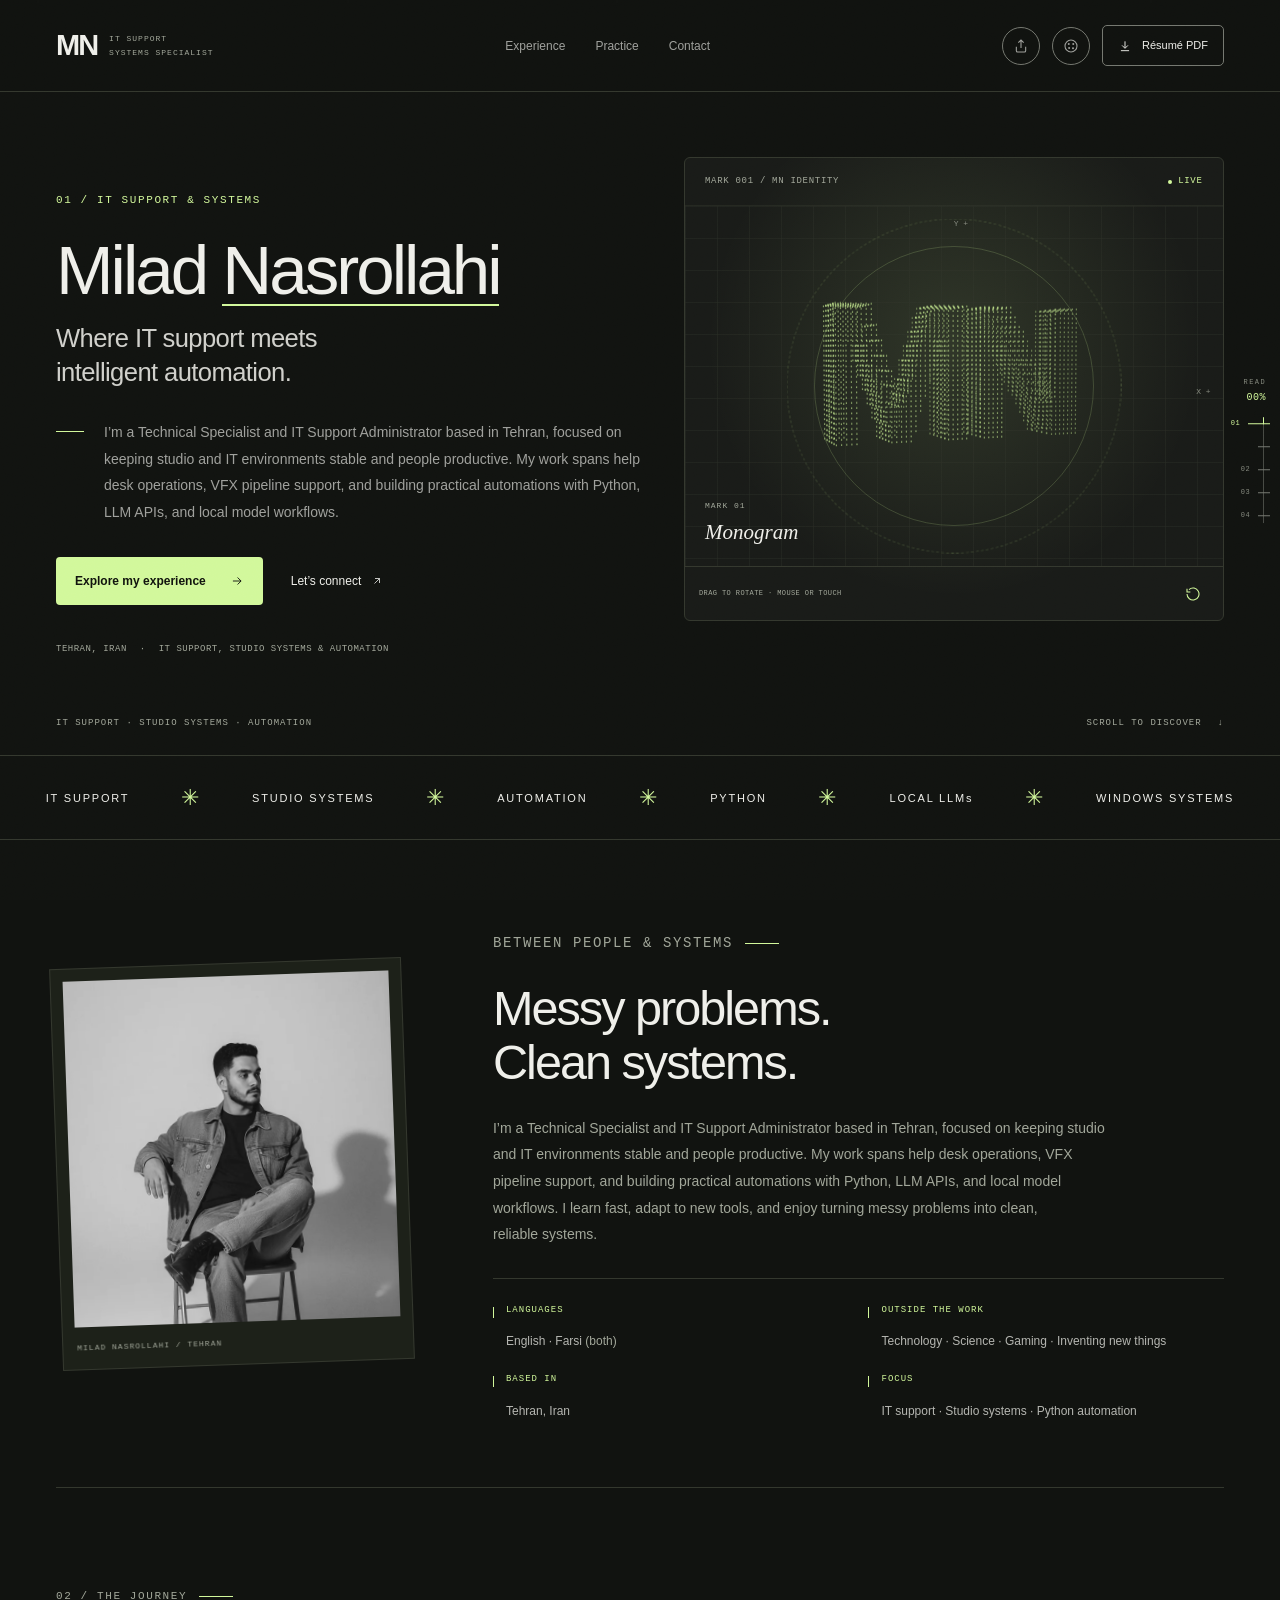
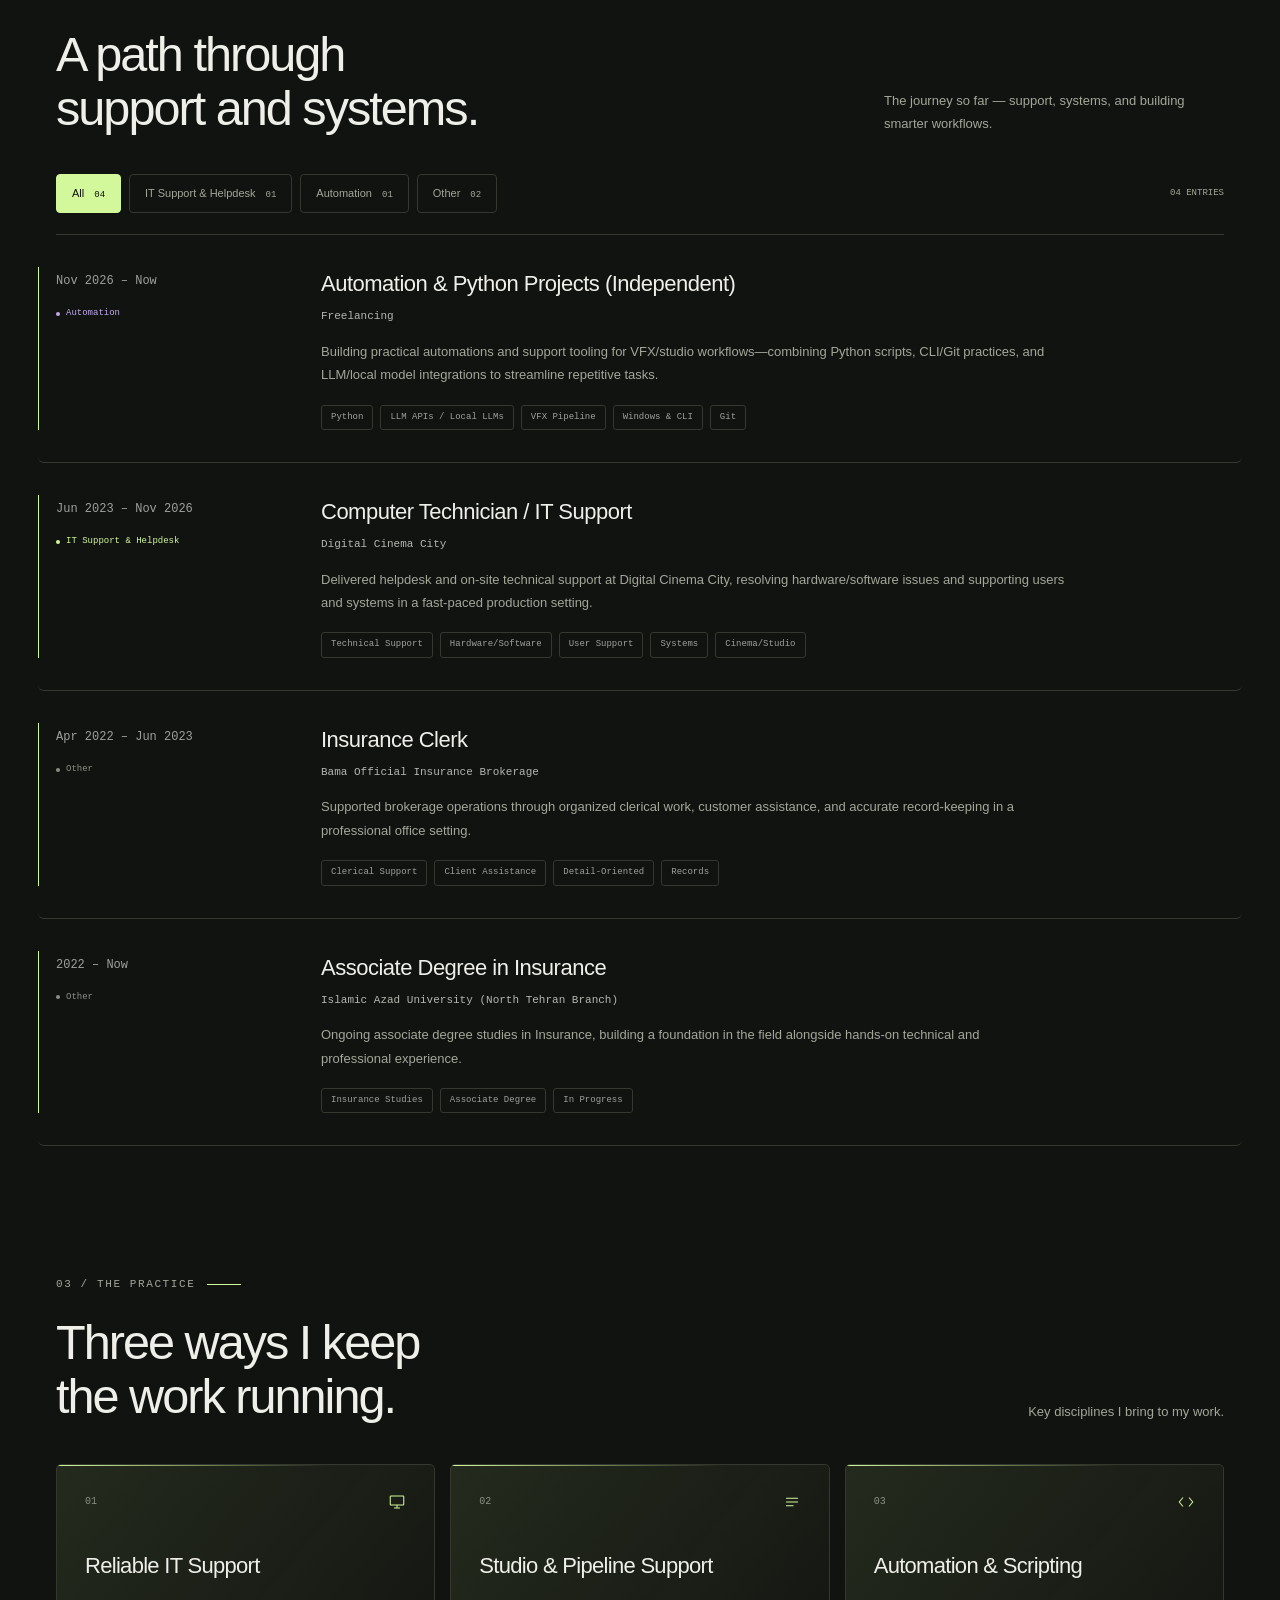
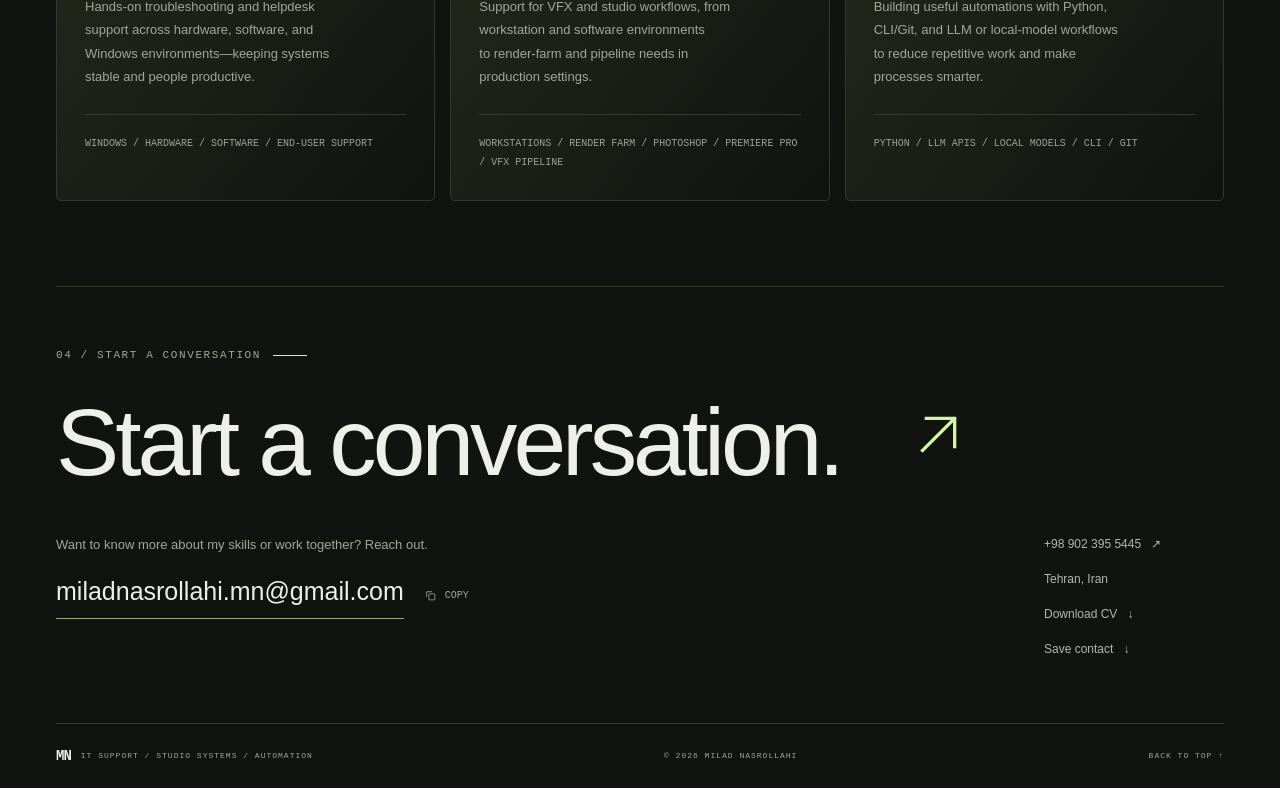
==== commit 043a2aa0: "Motion: section marks on the progress bar, surname rule, row hover polish - The top progress bar is " ====
--- a/index.html
+++ b/index.html
@@ -36,7 +36,7 @@
       if (meta && saved && saved.roles && saved.roles.bg) meta.setAttribute('content', saved.roles.bg);
     })();
   </script>
-  <link rel="stylesheet" href="css/style.css?v=20261125i">
+  <link rel="stylesheet" href="css/style.css?v=20261125j">
 
   <meta property="og:type" content="profile">
   <meta property="og:site_name" content="Milad Nasrollahi">
@@ -67,6 +67,7 @@
 <body>
   <a class="skip-link" href="#main">Skip to content</a>
   <div class="scroll-progress" id="scroll-progress" aria-hidden="true"></div>
+  <div class="section-marks" id="section-marks" aria-hidden="true"><i></i><i></i><i></i><i></i></div>
 
   <header class="navigation">
     <a class="wordmark" href="#main" aria-label="Milad Nasrollahi — back to top">
@@ -466,8 +467,8 @@
     </div>
   </dialog>
 
-  <script src="js/theme.js?v=20261125i"></script>
-  <script src="js/mark.js?v=20261125i"></script>
-  <script src="js/main.js?v=20261125i"></script>
+  <script src="js/theme.js?v=20261125j"></script>
+  <script src="js/mark.js?v=20261125j"></script>
+  <script src="js/main.js?v=20261125j"></script>
 </body>
 </html>
--- a/css/style.css
+++ b/css/style.css
@@ -213,6 +213,25 @@
   transform: scaleX(0);
   transform-origin: left;
   z-index: 50;
+}
+/* Section marks cut the progress bar into the same five stretches as the rail,
+   so the reading map survives on screens too narrow for the rail. */
+.section-marks {
+  position: fixed;
+  top: 0;
+  left: 0;
+  right: 0;
+  height: 3px;
+  z-index: 51;
+  pointer-events: none;
+}
+.section-marks i {
+  position: absolute;
+  top: 0;
+  height: 3px;
+  width: 2px;
+  background: var(--bg);
+  transform: translateX(-1px);
 }
 /* --- navigation --------------------------------------------------------- */
 
@@ -1032,7 +1051,6 @@
 }
 .experience-row:hover { background: var(--row-hover); }
 .experience-row[hidden] { display: none; }
-
 .experience-meta {
   display: flex;
   flex-direction: column;
@@ -1045,7 +1063,9 @@
   font-size: 12px;
   color: var(--text-4);
   font-variant-numeric: tabular-nums;
-}
+  transition: color var(--dur-2) ease;
+}
+.experience-row:hover .date { color: var(--text-3); }
 
 .category {
   display: flex;
@@ -1065,7 +1085,8 @@
 .category-auto { color: var(--purple); }
 .category-other { color: var(--muted-2); }
 
-.job-heading h3 { margin-bottom: 8px; font-size: 22px; font-weight: 500; letter-spacing: -.5px; }
+.job-heading h3 { margin-bottom: 8px; font-size: 22px; font-weight: 500; letter-spacing: -.5px; transition: transform var(--dur-2) var(--ease-out); }
+.experience-row:hover .job-heading h3 { transform: translateX(3px); }
 
 .company {
   margin-bottom: 15px;
@@ -1345,6 +1366,20 @@
 @keyframes mn-word {
   from { transform: translateY(105%); }
   to { transform: none; }
+}
+
+/* The surname carries a rule that draws once the words have landed. */
+html.js .hero h1 .word:last-child > span { position: relative; }
+html.js .hero h1 .word:last-child > span::after {
+  content: "";
+  position: absolute;
+  left: 0;
+  right: 0;
+  bottom: 0;
+  height: 2px;
+  background: var(--accent);
+  transform-origin: left;
+  animation: mn-rule var(--dur-4) var(--ease-out) calc(var(--dur-1) + var(--stagger) + var(--dur-4)) both;
 }
 
 /* One scan pass across the monogram panel as the page settles. */
@@ -1735,6 +1770,7 @@
   html.js [data-reveal] .section-heading h2 { transform: none !important; clip-path: none !important; }
   .practice-card::before, .experience-row::before,
   .about-facts > *::before, .eyebrow::after { display: none !important; }
+  .section-marks, .hero h1 .word:last-child > span::after { display: none !important; }
   .about-facts > * { padding-left: 0; }
   .hero h1 .word { display: inline; overflow: visible; padding: 0; margin: 0; }
 
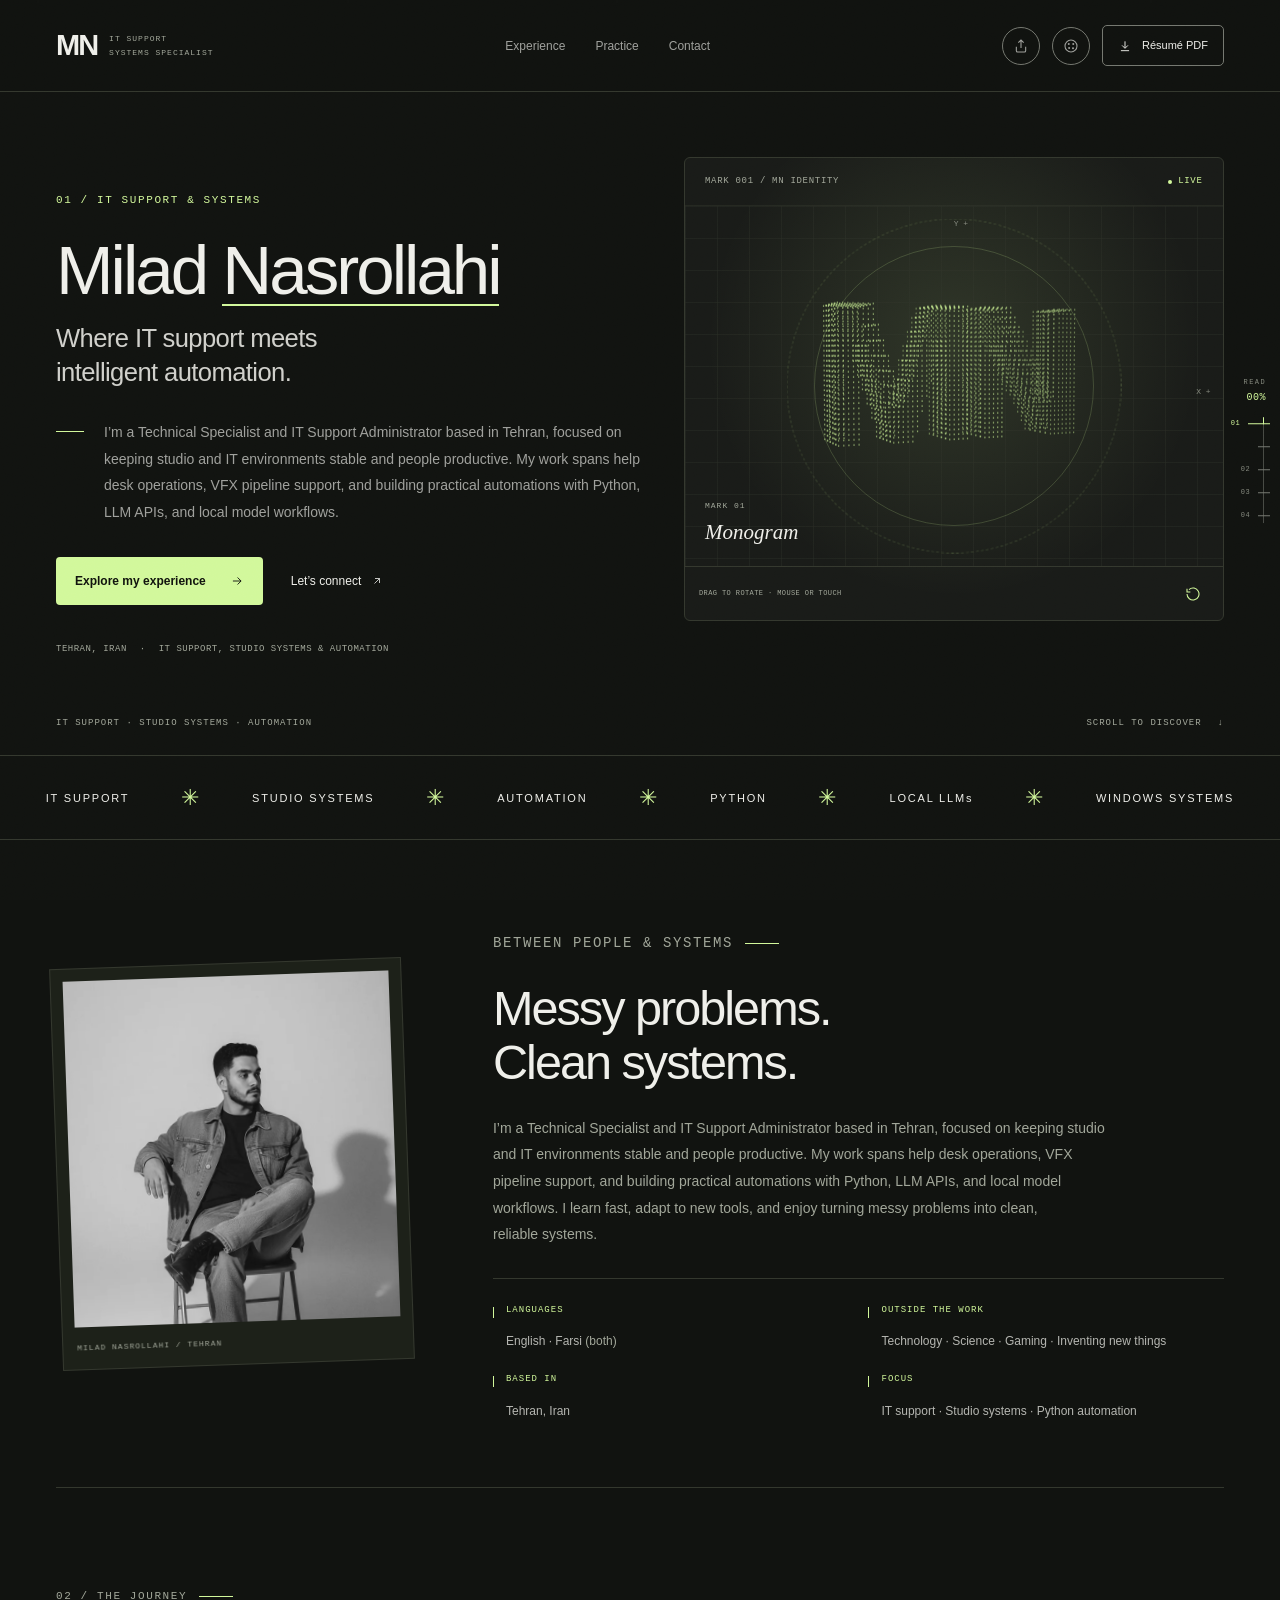
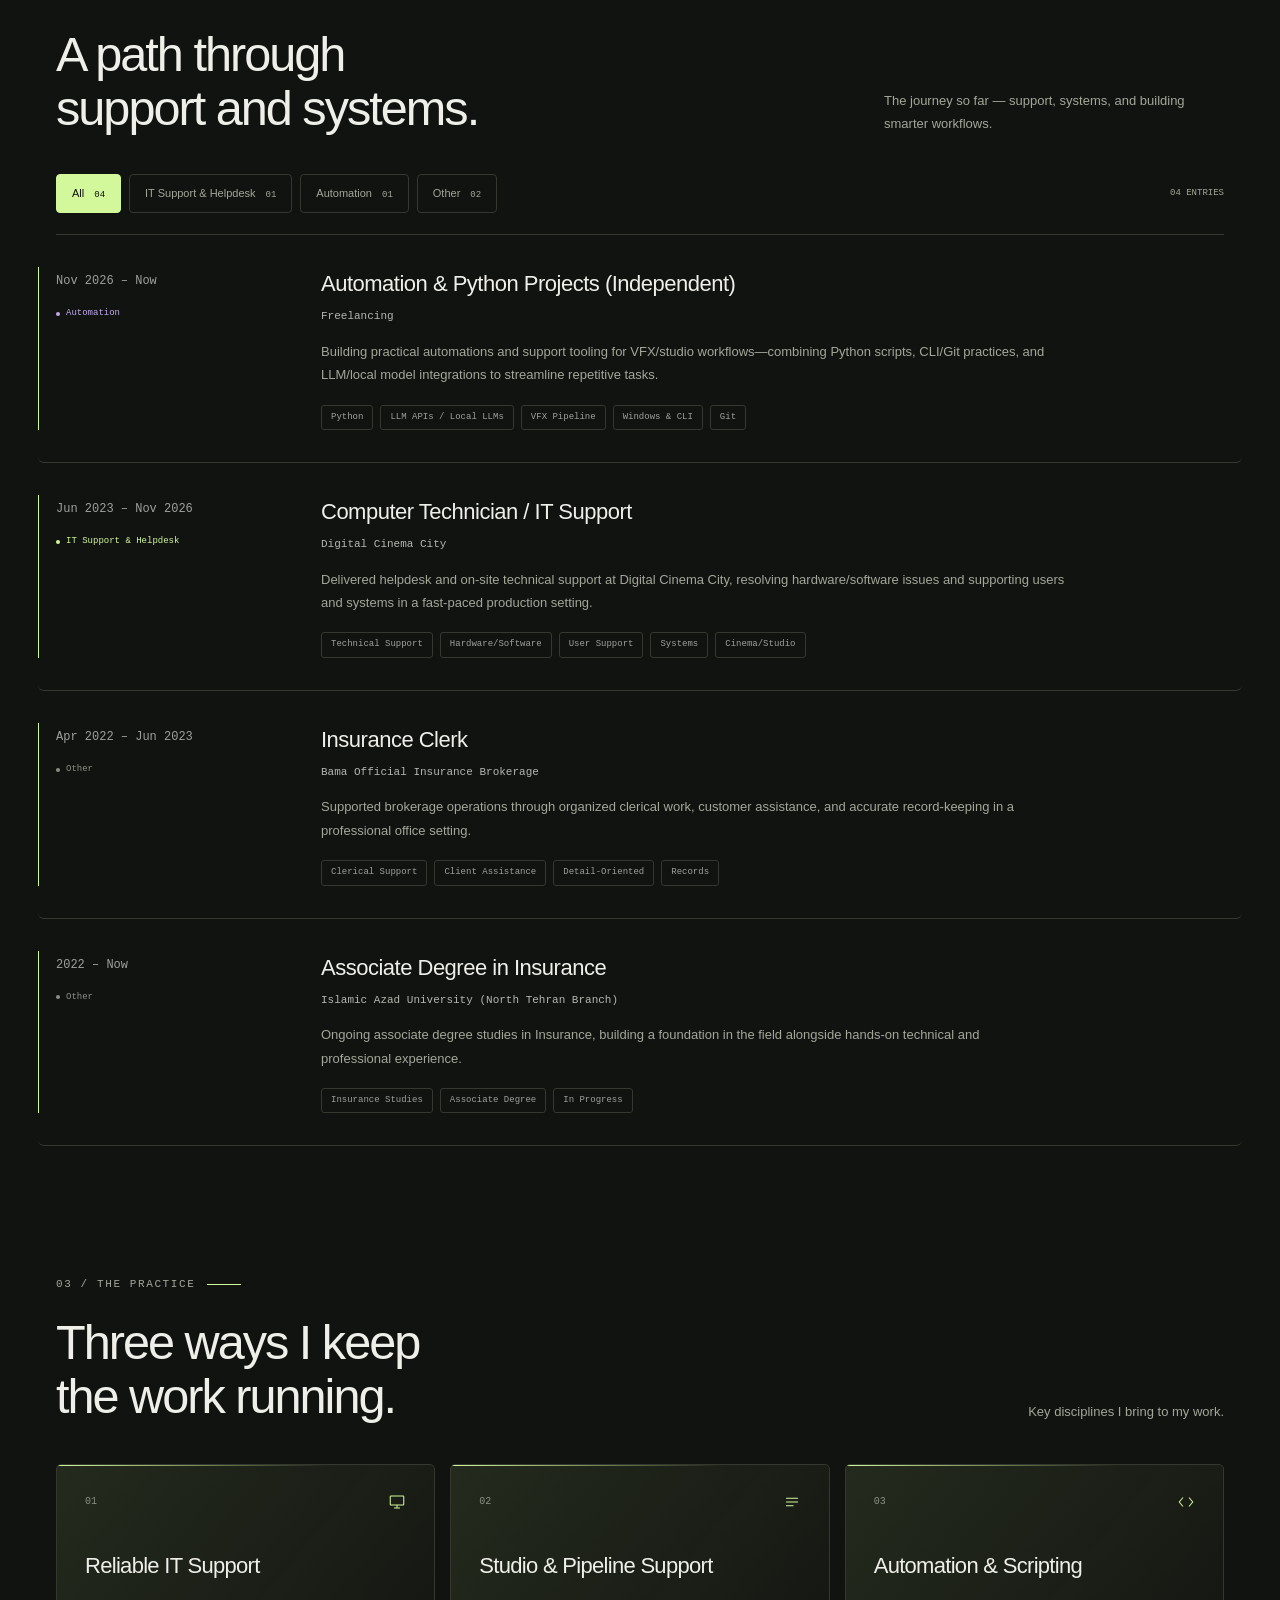
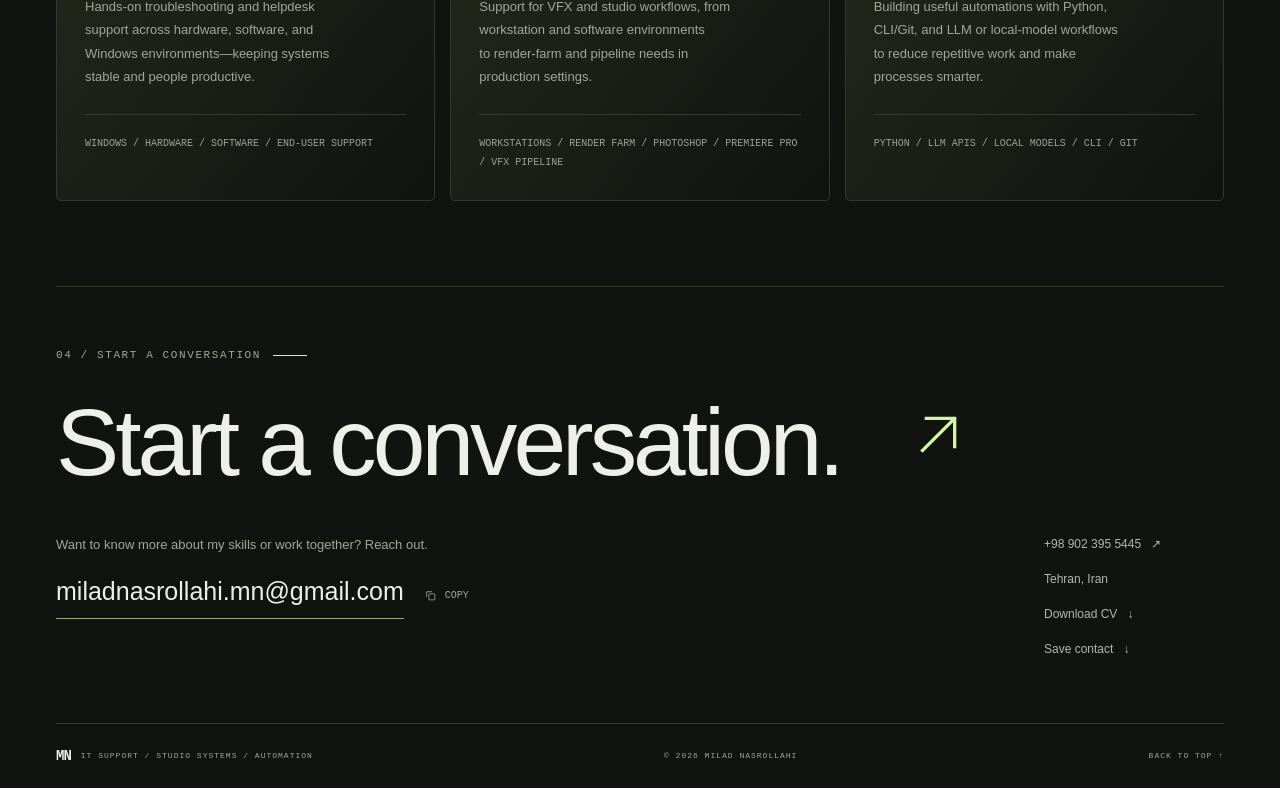
==== commit 88af9444: "Reveal: rows, cards and facts enter on their own scroll, not with the section - Each row, card and f" ====
--- a/index.html
+++ b/index.html
@@ -36,7 +36,7 @@
       if (meta && saved && saved.roles && saved.roles.bg) meta.setAttribute('content', saved.roles.bg);
     })();
   </script>
-  <link rel="stylesheet" href="css/style.css?v=20261125j">
+  <link rel="stylesheet" href="css/style.css?v=20261125k">
 
   <meta property="og:type" content="profile">
   <meta property="og:site_name" content="Milad Nasrollahi">
@@ -467,8 +467,8 @@
     </div>
   </dialog>
 
-  <script src="js/theme.js?v=20261125j"></script>
-  <script src="js/mark.js?v=20261125j"></script>
-  <script src="js/main.js?v=20261125j"></script>
+  <script src="js/theme.js?v=20261125k"></script>
+  <script src="js/mark.js?v=20261125k"></script>
+  <script src="js/main.js?v=20261125k"></script>
 </body>
 </html>
--- a/css/style.css
+++ b/css/style.css
@@ -1046,7 +1046,6 @@
   padding: 32px 18px;
   border-bottom: 1px solid var(--line);
   border-radius: 6px;
-  animation: appear .35s ease-out;
   transition: background-color .3s ease;
 }
 .experience-row:hover { background: var(--row-hover); }
@@ -1113,10 +1112,6 @@
 }
 .experience-row:hover .tags span { border-color: var(--line-strong); }
 
-@keyframes appear {
-  from { opacity: .4; transform: translateY(8px); }
-  to { opacity: 1; transform: translateY(0); }
-}
 /* --- practice ----------------------------------------------------------- */
 
 .practice { padding-bottom: 85px; }
@@ -1426,46 +1421,43 @@
 }
 html.js [data-reveal].is-in { opacity: 1; transform: none; }
 
-/* Stagger: main.js numbers the children with --i, so a group of rows, cards
-   or facts arrives in sequence without hard-coded positions. */
-html.js [data-reveal] .experience-row,
-html.js [data-reveal] .practice-card,
-html.js [data-reveal] .section-heading > *,
-html.js [data-reveal] .about-facts > * { opacity: 0; }
-
-html.js [data-reveal] .experience-row,
-html.js [data-reveal] .practice-card {
-  transform: translateY(18px);
-}
-
-html.js [data-reveal] .experience-row {
-  transition: opacity var(--dur-4) var(--ease-out), transform var(--dur-4) var(--ease-out), background-color var(--dur-2) ease;
-}
-html.js [data-reveal] .practice-card {
-  transition: opacity var(--dur-4) var(--ease-out), transform var(--dur-3) var(--ease-out), border-color var(--dur-2) ease, box-shadow var(--dur-2) ease;
-}
-html.js [data-reveal] .section-heading > *,
-html.js [data-reveal] .about-facts > * {
-  transition: opacity var(--dur-4) var(--ease-out), transform var(--dur-4) var(--ease-out);
-}
-html.js [data-reveal] .section-heading > * { transform: translateY(18px); }
-html.js [data-reveal] .about-facts > * { transform: translateY(12px); }
-
-html.js [data-reveal].is-in .experience-row,
-html.js [data-reveal].is-in .practice-card,
-html.js [data-reveal].is-in .section-heading > *,
-html.js [data-reveal].is-in .about-facts > * {
+/* Items reveal when they themselves reach the viewport, so a row never plays
+   its entrance while it is still below the fold. main.js numbers each group
+   with --i, so a fast scroll still arrives in sequence. */
+html.js .reveal-item {
+  opacity: 0;
+  transform: translateY(24px);
+  transition: opacity calc(var(--dur-4) + var(--dur-2)) var(--ease-out),
+              transform calc(var(--dur-4) + var(--dur-2)) var(--ease-out);
+}
+html.js .practice-card.reveal-item { transform: translateY(24px) scale(.985); }
+html.js .reveal-item.is-in {
   opacity: 1;
   transform: none;
-}
-html.js [data-reveal].is-in .experience-row {
+  transition-delay: calc(var(--i, 0) * var(--stagger));
+}
+html.js .experience-row {
+  transition: opacity calc(var(--dur-4) + var(--dur-2)) var(--ease-out), transform calc(var(--dur-4) + var(--dur-2)) var(--ease-out), background-color var(--dur-2) ease;
+}
+html.js .experience-row.is-in {
   transition-delay: calc(var(--i, 0) * var(--stagger)), calc(var(--i, 0) * var(--stagger)), 0s;
 }
-html.js [data-reveal].is-in .practice-card {
-  transition-delay: calc(var(--i, 0) * var(--stagger)), 0s, 0s, 0s;
-}
-html.js [data-reveal].is-in .section-heading > *,
-html.js [data-reveal].is-in .about-facts > * {
+html.js .practice-card {
+  transition: opacity calc(var(--dur-4) + var(--dur-2)) var(--ease-out), transform calc(var(--dur-4) + var(--dur-2)) var(--ease-out), border-color var(--dur-2) ease, box-shadow var(--dur-2) ease;
+}
+html.js .practice-card.is-in {
+  transition-delay: calc(var(--i, 0) * var(--stagger)), calc(var(--i, 0) * var(--stagger)), 0s, 0s;
+}
+
+/* Headings arrive with their section. */
+html.js [data-reveal] .section-heading > * {
+  opacity: 0;
+  transform: translateY(18px);
+  transition: opacity var(--dur-4) var(--ease-out), transform var(--dur-4) var(--ease-out);
+}
+html.js [data-reveal].is-in .section-heading > * {
+  opacity: 1;
+  transform: none;
   transition-delay: calc(var(--i, 0) * var(--stagger));
 }
 
@@ -1498,7 +1490,7 @@
 }
 html.js [data-reveal].is-in .section-heading h2 { clip-path: inset(0 0 0 0); }
 
-html.js [data-reveal] .experience-row::before {
+html.js .experience-row::before {
   content: "";
   position: absolute;
   left: 0;
@@ -1511,7 +1503,7 @@
   transition: transform var(--dur-4) var(--ease-out), width var(--dur-2) ease;
   transition-delay: calc(var(--i, 0) * var(--stagger)), 0s;
 }
-html.js [data-reveal].is-in .experience-row::before { transform: scaleY(1); }
+html.js .experience-row.is-in::before { transform: scaleY(1); }
 .experience-row:hover::before { width: 2px; }
 
 .practice-card::before {
@@ -1526,8 +1518,8 @@
   transition: transform var(--dur-4) var(--ease-out);
   transition-delay: calc(var(--i, 0) * var(--stagger));
 }
-html.js [data-reveal] .practice-card::before { transform: scaleX(0); }
-html.js [data-reveal].is-in .practice-card::before { transform: scaleX(1); }
+html.js .practice-card::before { transform: scaleX(0); }
+html.js .practice-card.is-in::before { transform: scaleX(1); }
 
 .about-facts > * { position: relative; padding-left: 13px; }
 .about-facts > *::before {
@@ -1542,19 +1534,18 @@
   transition: transform var(--dur-4) var(--ease-out);
   transition-delay: calc(var(--i, 0) * var(--stagger));
 }
-html.js [data-reveal] .about-facts > *::before { transform: scaleY(0); }
-html.js [data-reveal].is-in .about-facts > *::before { transform: scaleY(1); }
+html.js .about-facts > *::before { transform: scaleY(0); }
+html.js .about-facts > *.is-in::before { transform: scaleY(1); }
 
 /* Jumping from the rail or the nav lands a section already settled. */
-html.js [data-reveal].is-settled .experience-row,
-html.js [data-reveal].is-settled .practice-card,
+/* Jumping from the rail or the nav lands a section already settled. */
+html.js .is-settled .reveal-item,
 html.js [data-reveal].is-settled .section-heading > *,
-html.js [data-reveal].is-settled .about-facts > *,
 html.js [data-reveal].is-settled .eyebrow::after,
 html.js [data-reveal].is-settled .section-heading h2,
-html.js [data-reveal].is-settled .experience-row::before,
-html.js [data-reveal].is-settled .practice-card::before,
-html.js [data-reveal].is-settled .about-facts > *::before { transition-delay: 0s; }
+html.js .is-settled .experience-row::before,
+html.js .is-settled .practice-card::before,
+html.js .is-settled .about-facts > *::before { transition-delay: 0s; }
 
 /* Scroll-linked drift: a few pixels only, painted from a rAF loop in
    main.js, skipped entirely under prefers-reduced-motion. */
@@ -1723,15 +1714,13 @@
     transition: none !important;
   }
   html.js [data-reveal] { opacity: 1; transform: none; }
-  html.js [data-reveal] .experience-row,
-  html.js [data-reveal] .practice-card,
-  html.js [data-reveal] .section-heading > *,
-  html.js [data-reveal] .about-facts > * { opacity: 1 !important; transform: none !important; }
+  html.js .reveal-item,
+  html.js [data-reveal] .section-heading > * { opacity: 1 !important; transform: none !important; }
   html.js [data-parallax] { transform: none !important; }
-  html.js [data-reveal] .eyebrow::after,
-  html.js [data-reveal] .experience-row::before,
-  html.js [data-reveal] .practice-card::before,
-  html.js [data-reveal] .about-facts > *::before,
+  html.js .eyebrow::after,
+  html.js .experience-row::before,
+  html.js .practice-card::before,
+  html.js .about-facts > *::before,
   html.js [data-reveal] .section-heading h2 { transform: none !important; clip-path: none !important; }
 }
 
@@ -1759,14 +1748,12 @@
   .category-support, .category-auto, .category-other { color: var(--muted); }
   *, *::before, *::after { animation: none !important; transition: none !important; }
   html.js [data-reveal] { opacity: 1 !important; transform: none !important; }
-  html.js [data-reveal] .experience-row,
-  html.js [data-reveal] .practice-card,
-  html.js [data-reveal] .section-heading > *,
-  html.js [data-reveal] .about-facts > * { opacity: 1 !important; transform: none !important; }
-  html.js [data-reveal] .eyebrow::after,
-  html.js [data-reveal] .experience-row::before,
-  html.js [data-reveal] .practice-card::before,
-  html.js [data-reveal] .about-facts > *::before,
+  html.js .reveal-item,
+  html.js [data-reveal] .section-heading > * { opacity: 1 !important; transform: none !important; }
+  html.js .eyebrow::after,
+  html.js .experience-row::before,
+  html.js .practice-card::before,
+  html.js .about-facts > *::before,
   html.js [data-reveal] .section-heading h2 { transform: none !important; clip-path: none !important; }
   .practice-card::before, .experience-row::before,
   .about-facts > *::before, .eyebrow::after { display: none !important; }
